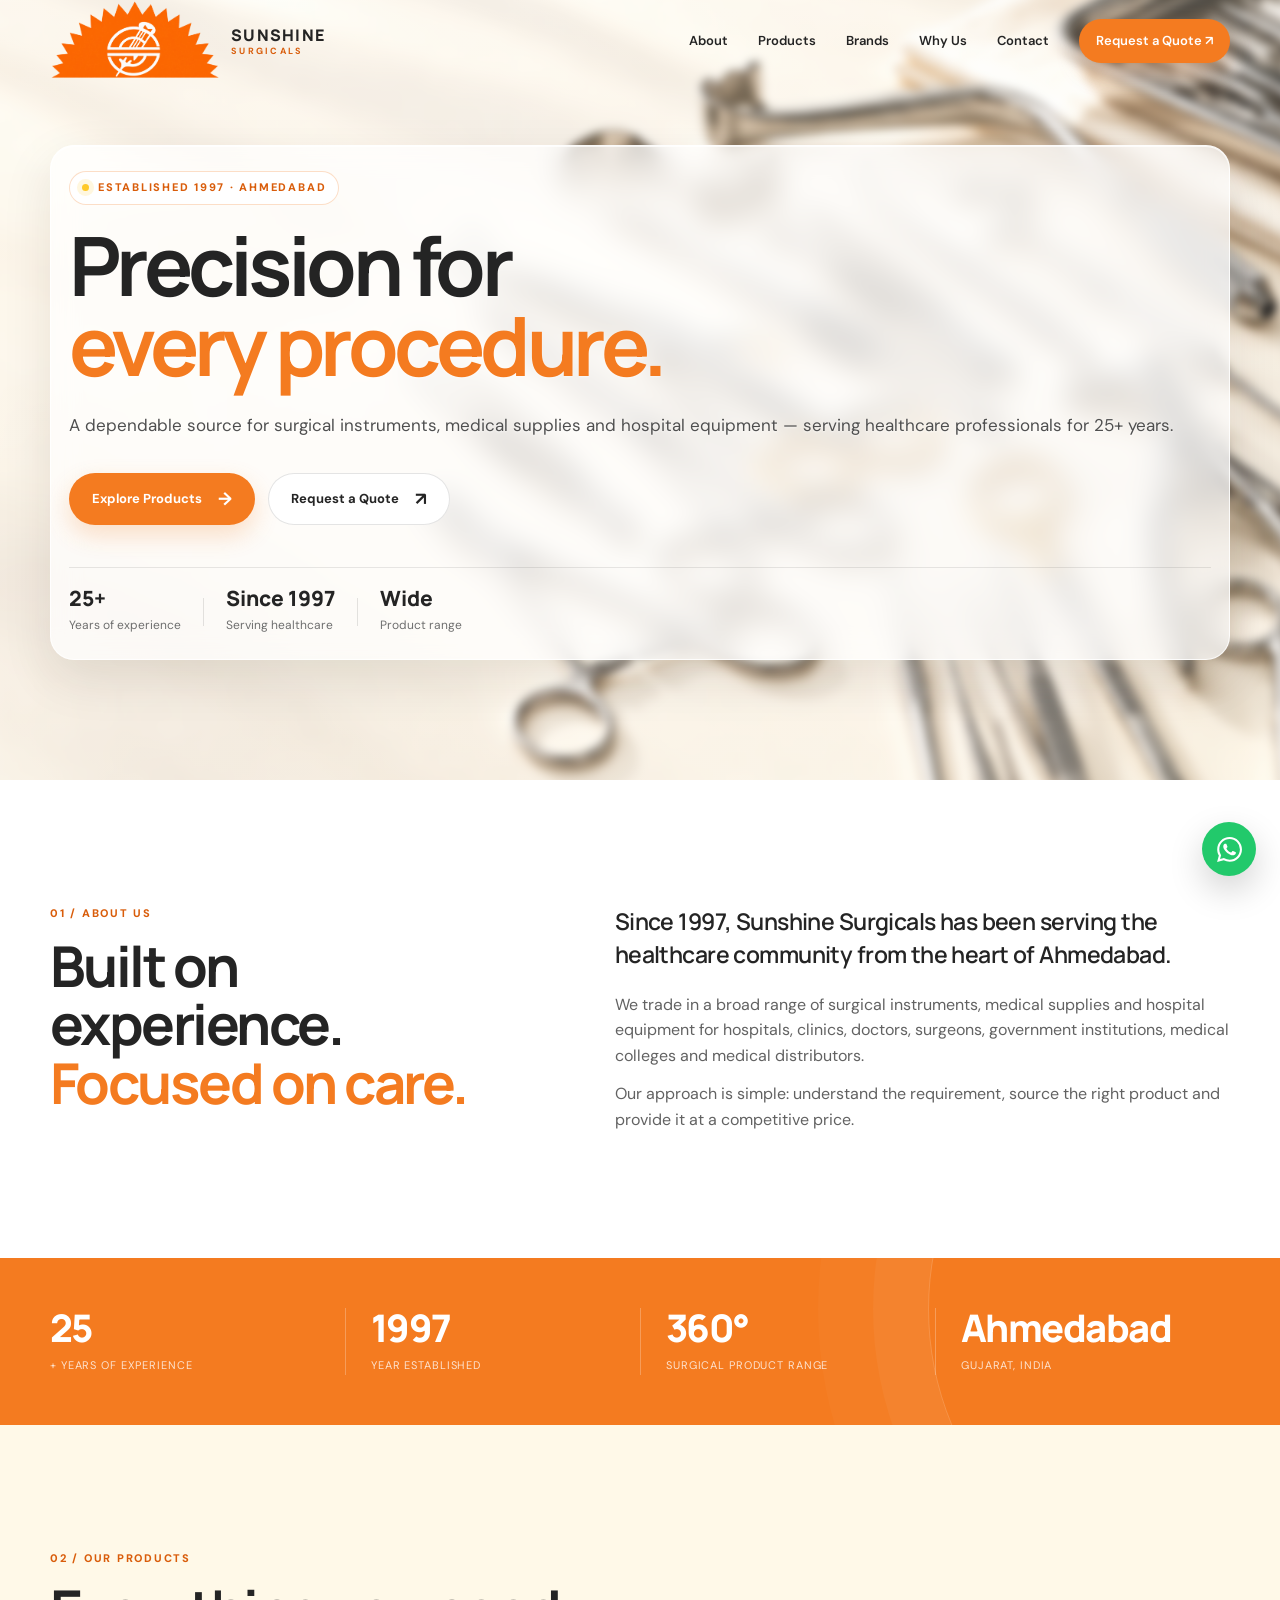
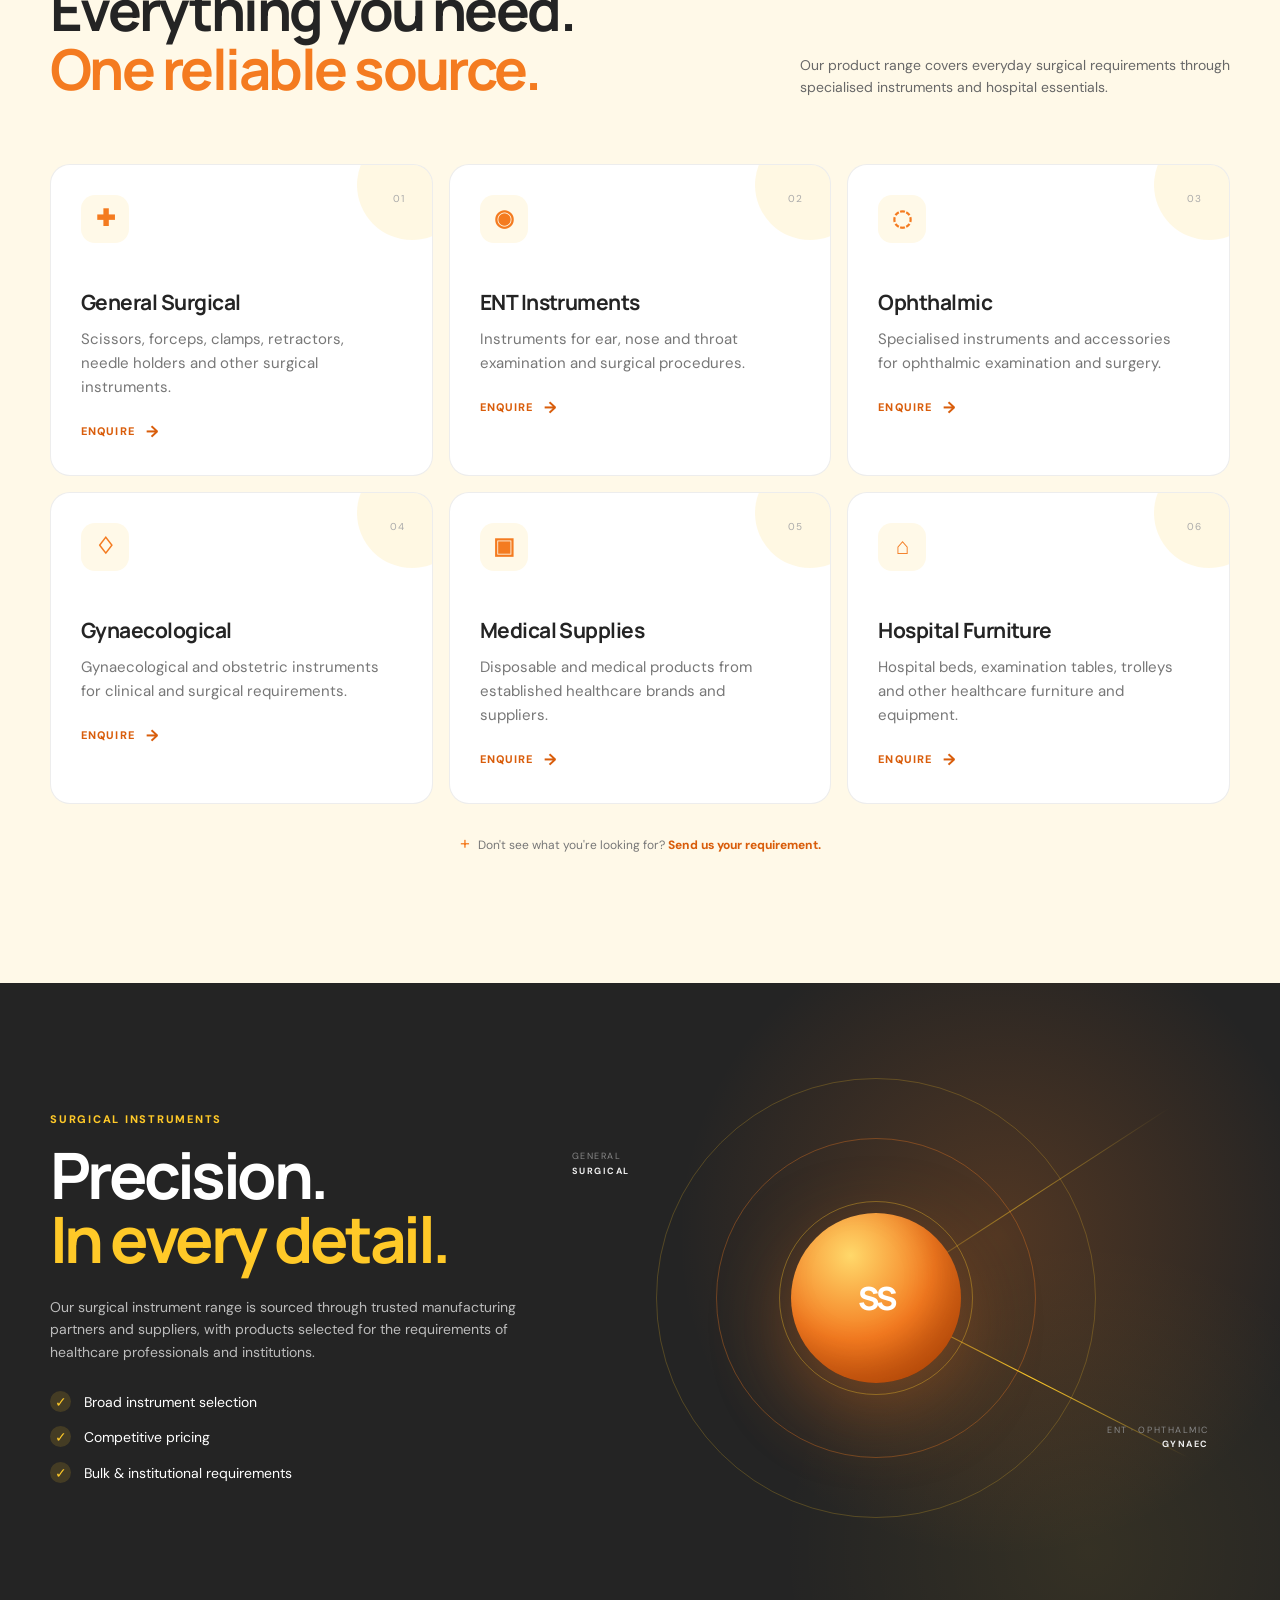
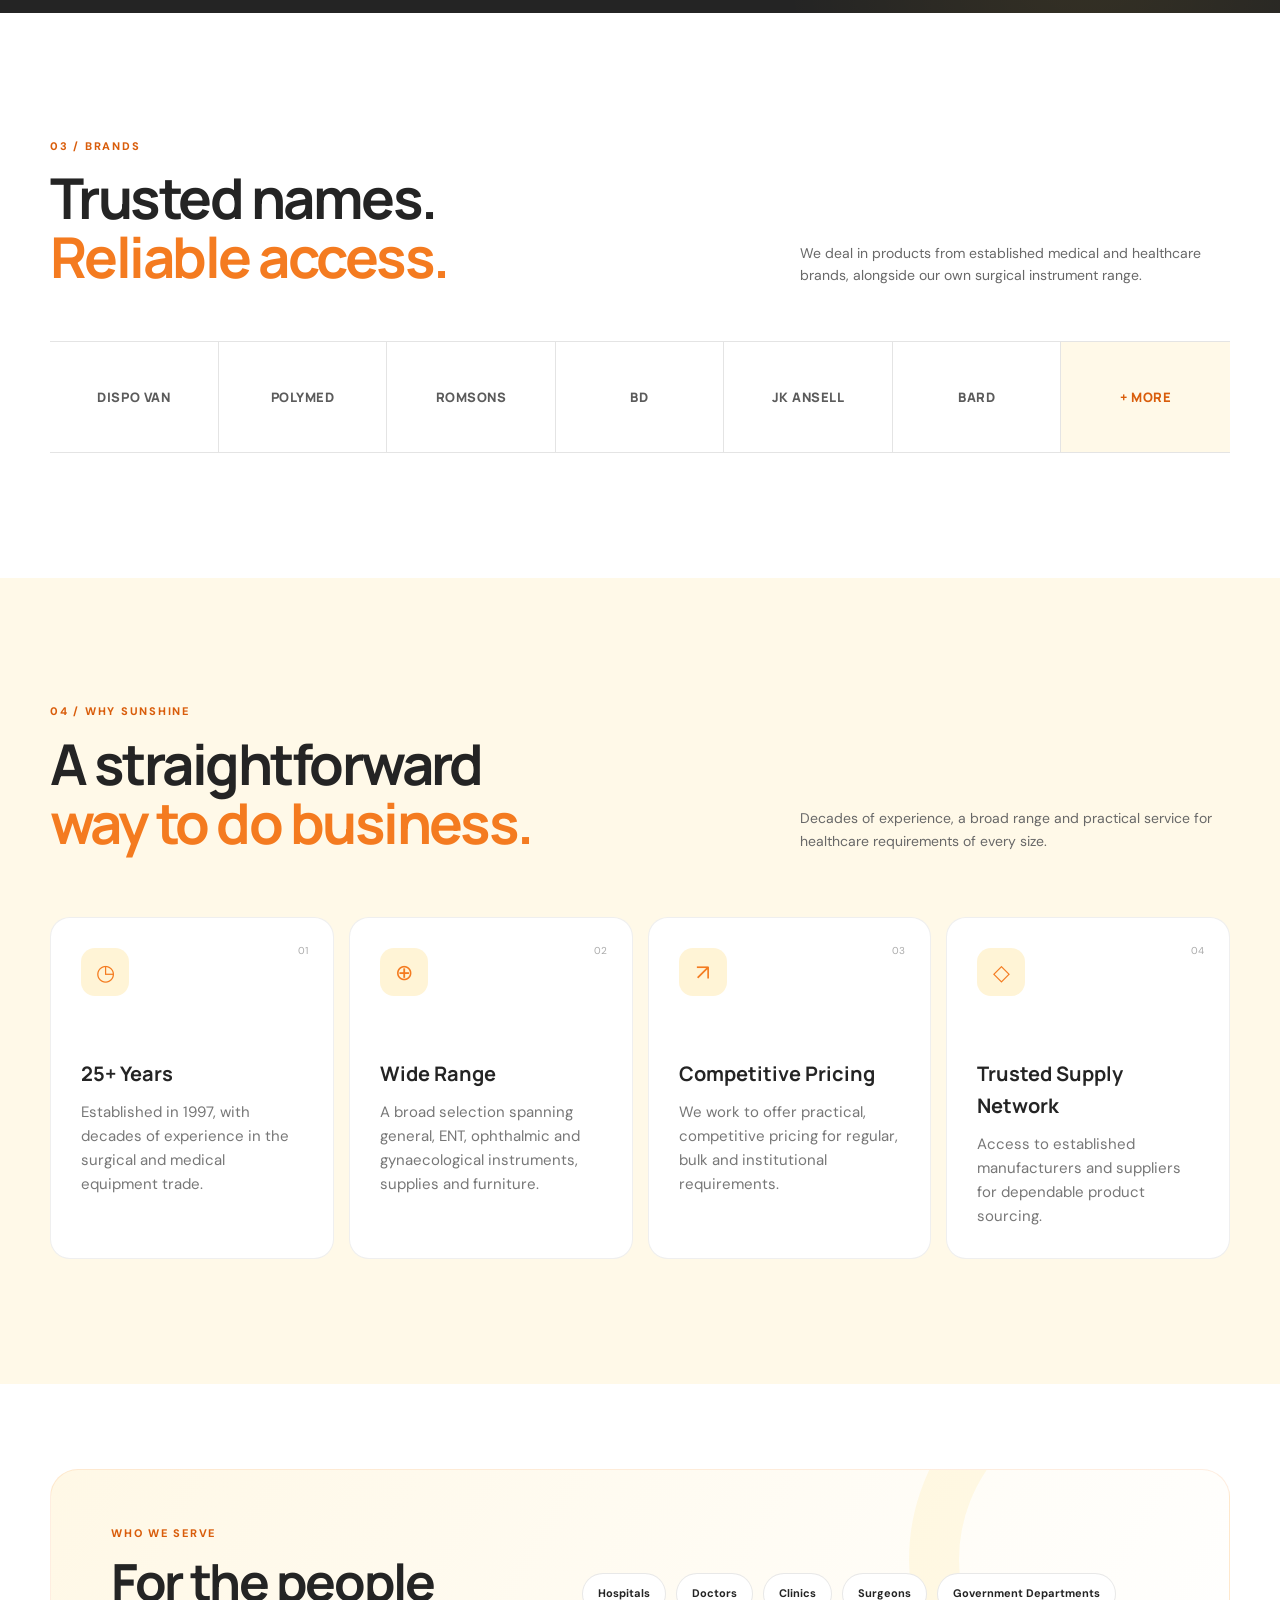
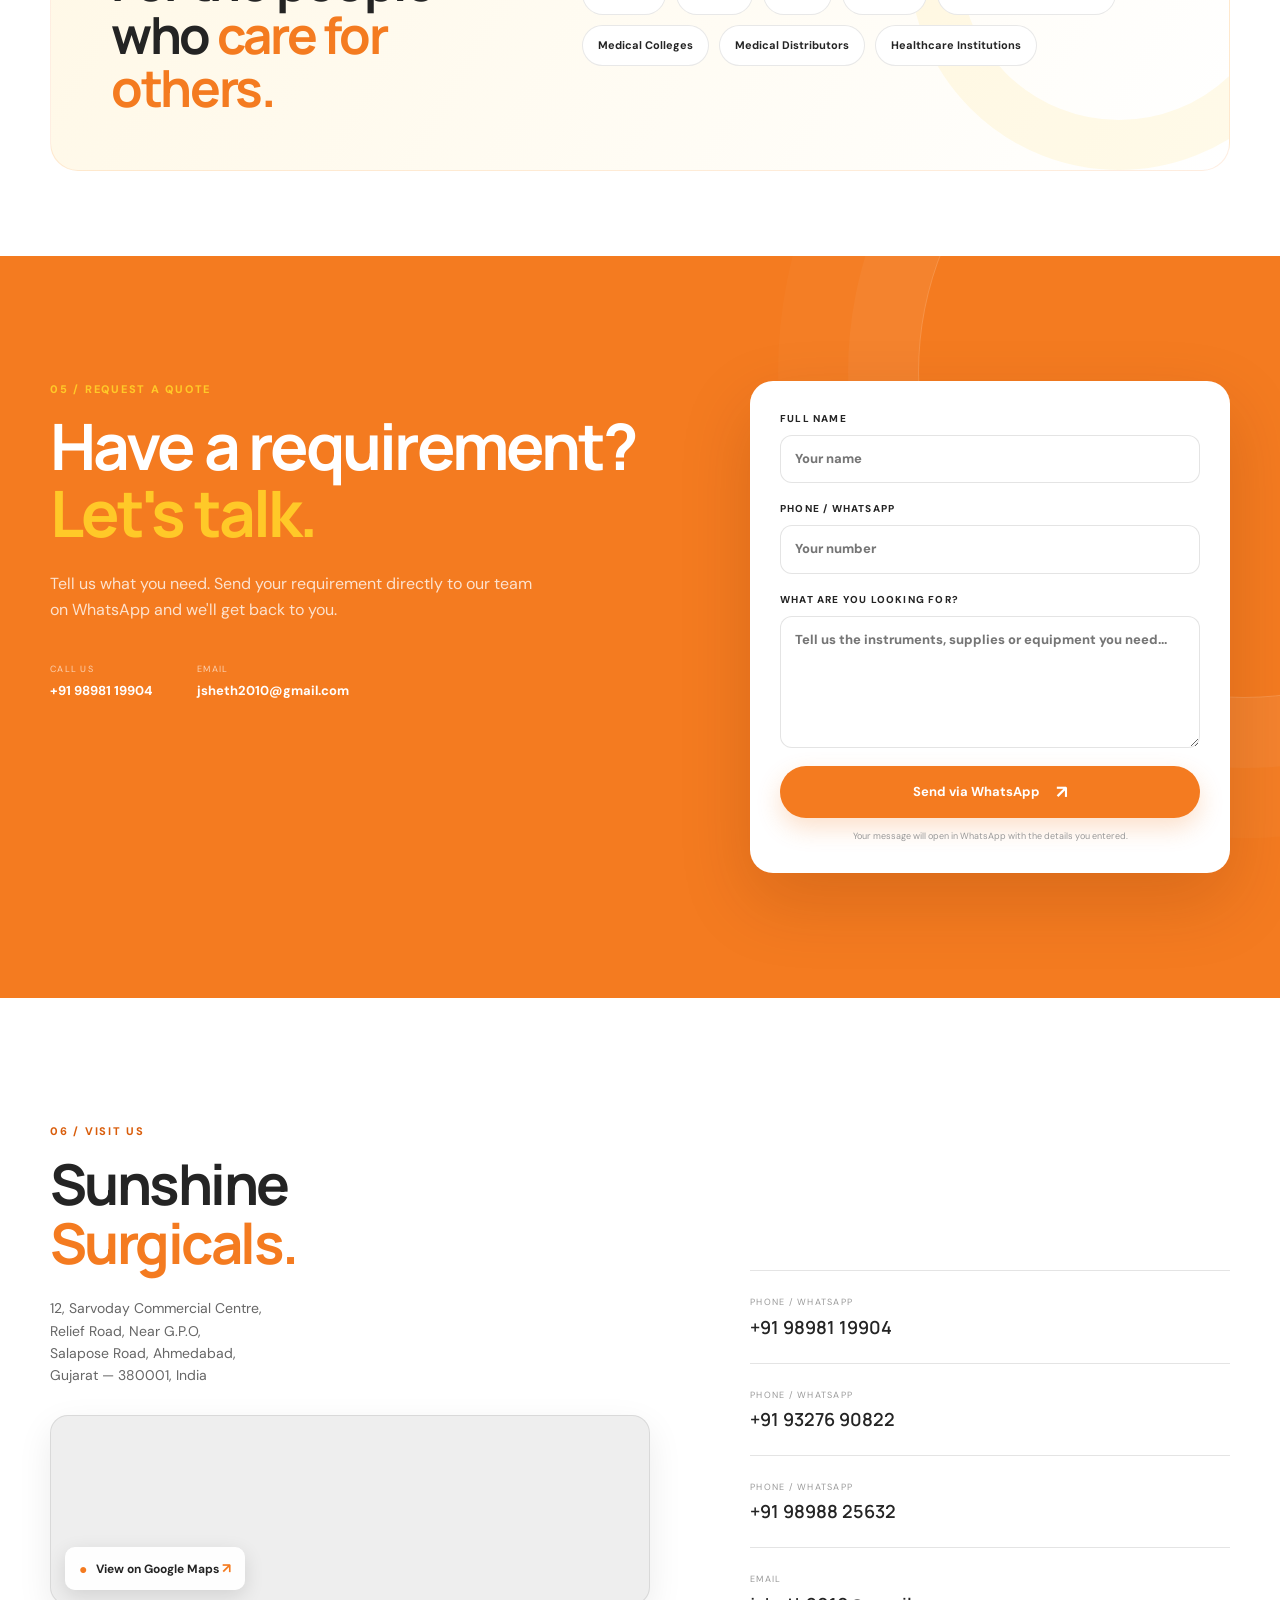
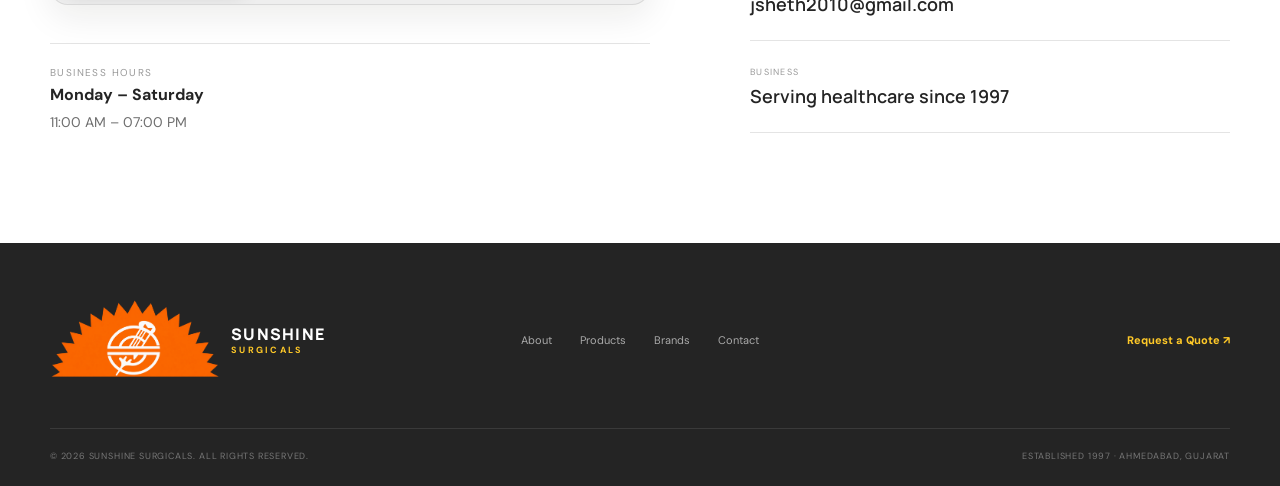
==== index.html @ 70e8fc6a "Initial website" ====
<!DOCTYPE html>
<html lang="en">
<head>
  <meta charset="UTF-8" />
  <meta name="viewport" content="width=device-width, initial-scale=1.0" />
  <meta name="description" content="Sunshine Surgicals — surgical instruments, medical supplies and hospital equipment in Ahmedabad. Established in 1997." />
  <meta name="theme-color" content="#F47B20" />
  <title>Sunshine Surgicals | Surgical Instruments & Medical Equipment</title>
  <link rel="icon" type="image/png" href="assets/fevicon.png">
  <link rel="preconnect" href="https://fonts.googleapis.com">
  <link rel="preconnect" href="https://fonts.gstatic.com" crossorigin>
  <link href="https://fonts.googleapis.com/css2?family=DM+Sans:wght@400;500;600;700&family=Manrope:wght@500;600;700;800&display=swap" rel="stylesheet">
  <link rel="stylesheet" href="styles.css" />

</head>
<body id="top">
  <div class="scroll-progress" aria-hidden="true"><span></span></div>

  <header class="site-header">
    <nav class="nav container" aria-label="Main navigation">
      <a class="brand" href="#top" aria-label="Sunshine Surgicals home">
        <img class="site-logo" src="assets/sunshine_logo_orange.png" alt="Sunshine Surgicals">
        <span class="brand-copy"><strong>SUNSHINE</strong><small>SURGICALS</small></span>
      </a>

      <button class="nav-toggle" type="button" aria-label="Open menu" aria-expanded="false">
        <span></span><span></span><span></span>
      </button>

      <div class="nav-links" id="navLinks">
        <a href="#about">About</a>
        <a href="#products">Products</a>
        <a href="#brands">Brands</a>
        <a href="#why-us">Why Us</a>
        <a href="#contact">Contact</a>
        <a class="nav-cta" href="#quote">Request a Quote <span>↗</span></a>
      </div>
    </nav>
  </header>

  <main>
    <section class="hero">
      <div class="hero-glow hero-glow-one"></div>
      <div class="hero-glow hero-glow-two"></div>
      <div class="sun-rays" aria-hidden="true"></div>
      <div class="container hero-grid">
        <div class="hero-content reveal">
          <div class="eyebrow"><span class="eyebrow-dot"></span> Established 1997 · Ahmedabad</div>
          <h1>Precision for<br><em>every procedure.</em></h1>
          <p class="hero-lead">A dependable source for surgical instruments, medical supplies and hospital equipment — serving healthcare professionals for 25+ years.</p>
          <div class="hero-actions">
            <a class="btn btn-primary" href="#products">Explore Products <span>→</span></a>
            <a class="btn btn-ghost" href="#quote">Request a Quote <span>↗</span></a>
          </div>
          <div class="hero-trust">
            <div><strong>25+</strong><span>Years of experience</span></div>
            <i></i>
            <div><strong>Since 1997</strong><span>Serving healthcare</span></div>
            <i></i>
            <div><strong>Wide</strong><span>Product range</span></div>
          </div>
        </div>

        <div class="hero-visual reveal reveal-delay">
          <div class="hero-image-wrap">
            <img
              src="assets/surgical-instruments-hero.png"
              alt="Surgical instruments supplied by Sunshine Surgicals"
            />
          </div>
        </div>
      </div>
    </section>

    <section class="about section" id="about">
      <div class="container split-grid">
        <div class="section-intro reveal">
          <div class="section-kicker">01 / About us</div>
          <h2>Built on experience.<br><span>Focused on care.</span></h2>
        </div>
        <div class="about-copy reveal reveal-delay">
          <p class="lead-copy">Since 1997, Sunshine Surgicals has been serving the healthcare community from the heart of Ahmedabad.</p>
          <p>We trade in a broad range of surgical instruments, medical supplies and hospital equipment for hospitals, clinics, doctors, surgeons, government institutions, medical colleges and medical distributors.</p>
          <p>Our approach is simple: understand the requirement, source the right product and provide it at a competitive price.</p>
        </div>
      </div>
    </section>

    <section class="stats-band">
      <div class="container stats-grid">
        <div class="stat reveal"><strong class="counter" data-target="25">0</strong><span>+ years of experience</span></div>
        <div class="stat reveal reveal-delay"><strong>1997</strong><span>year established</span></div>
        <div class="stat reveal reveal-delay-2"><strong>360°</strong><span>surgical product range</span></div>
        <div class="stat reveal reveal-delay-3"><strong>Ahmedabad</strong><span>Gujarat, India</span></div>
      </div>
    </section>

    <section class="products section" id="products">
      <div class="container">
        <div class="section-heading reveal">
          <div>
            <div class="section-kicker">02 / Our products</div>
            <h2>Everything you need.<br><span>One reliable source.</span></h2>
          </div>
          <p>Our product range covers everyday surgical requirements through specialised instruments and hospital essentials.</p>
        </div>

        <div class="product-grid">
          <article class="product-card reveal">
            <div class="product-number">01</div><div class="product-icon">✚</div>
            <h3>General Surgical</h3><p>Scissors, forceps, clamps, retractors, needle holders and other surgical instruments.</p><a href="#quote">Enquire <span>→</span></a>
          </article>
          <article class="product-card reveal reveal-delay">
            <div class="product-number">02</div><div class="product-icon">◉</div>
            <h3>ENT Instruments</h3><p>Instruments for ear, nose and throat examination and surgical procedures.</p><a href="#quote">Enquire <span>→</span></a>
          </article>
          <article class="product-card reveal reveal-delay-2">
            <div class="product-number">03</div><div class="product-icon">◌</div>
            <h3>Ophthalmic</h3><p>Specialised instruments and accessories for ophthalmic examination and surgery.</p><a href="#quote">Enquire <span>→</span></a>
          </article>
          <article class="product-card reveal">
            <div class="product-number">04</div><div class="product-icon">♢</div>
            <h3>Gynaecological</h3><p>Gynaecological and obstetric instruments for clinical and surgical requirements.</p><a href="#quote">Enquire <span>→</span></a>
          </article>
          <article class="product-card reveal reveal-delay">
            <div class="product-number">05</div><div class="product-icon">▣</div>
            <h3>Medical Supplies</h3><p>Disposable and medical products from established healthcare brands and suppliers.</p><a href="#quote">Enquire <span>→</span></a>
          </article>
          <article class="product-card reveal reveal-delay-2">
            <div class="product-number">06</div><div class="product-icon">⌂</div>
            <h3>Hospital Furniture</h3><p>Hospital beds, examination tables, trolleys and other healthcare furniture and equipment.</p><a href="#quote">Enquire <span>→</span></a>
          </article>
        </div>

        <div class="product-note reveal"><span>+</span> Don't see what you're looking for? <a href="#quote">Send us your requirement.</a></div>
      </div>
    </section>

    <section class="instrument-showcase">
      <div class="container showcase-grid">
        <div class="showcase-copy reveal">
          <div class="section-kicker">Surgical instruments</div>
          <h2>Precision.<br><span>In every detail.</span></h2>
          <p>Our surgical instrument range is sourced through trusted manufacturing partners and suppliers, with products selected for the requirements of healthcare professionals and institutions.</p>
          <div class="check-list">
            <div><span>✓</span> Broad instrument selection</div>
            <div><span>✓</span> Competitive pricing</div>
            <div><span>✓</span> Bulk & institutional requirements</div>
          </div>
        </div>
        <div class="instrument-art reveal reveal-delay" aria-label="Decorative surgical instrument illustration">
          <div class="ring ring-one"></div><div class="ring ring-two"></div>
          <div class="instrument-line line-one"></div><div class="instrument-line line-two"></div>
          <div class="instrument-orb"><span>SS</span></div>
          <div class="art-label label-one">GENERAL<br><b>SURGICAL</b></div>
          <div class="art-label label-two">ENT · OPHTHALMIC<br><b>GYNAEC</b></div>
        </div>
      </div>
    </section>

    <section class="brands section" id="brands">
      <div class="container">
        <div class="brands-head reveal">
          <div><div class="section-kicker">03 / Brands</div><h2>Trusted names.<br><span>Reliable access.</span></h2></div>
          <p>We deal in products from established medical and healthcare brands, alongside our own surgical instrument range.</p>
        </div>
        <div class="brand-list reveal reveal-delay">
          <div>DISPO VAN</div><div>POLYMED</div><div>ROMSONS</div><div>BD</div><div>JK ANSELL</div><div>BARD</div><div class="more-brand">+ MORE</div>
        </div>
      </div>
    </section>

    <section class="why section" id="why-us">
      <div class="container">
        <div class="section-heading reveal">
          <div><div class="section-kicker">04 / Why Sunshine</div><h2>A straightforward<br><span>way to do business.</span></h2></div>
          <p>Decades of experience, a broad range and practical service for healthcare requirements of every size.</p>
        </div>
        <div class="why-grid">
          <article class="why-card reveal"><span>01</span><div class="why-icon">◷</div><h3>25+ Years</h3><p>Established in 1997, with decades of experience in the surgical and medical equipment trade.</p></article>
          <article class="why-card reveal reveal-delay"><span>02</span><div class="why-icon">⊕</div><h3>Wide Range</h3><p>A broad selection spanning general, ENT, ophthalmic and gynaecological instruments, supplies and furniture.</p></article>
          <article class="why-card reveal reveal-delay-2"><span>03</span><div class="why-icon">↗</div><h3>Competitive Pricing</h3><p>We work to offer practical, competitive pricing for regular, bulk and institutional requirements.</p></article>
          <article class="why-card reveal reveal-delay-3"><span>04</span><div class="why-icon">◇</div><h3>Trusted Supply Network</h3><p>Access to established manufacturers and suppliers for dependable product sourcing.</p></article>
        </div>
      </div>
    </section>

    <section class="audience section">
      <div class="container audience-wrap reveal">
        <div class="audience-title"><div class="section-kicker">Who we serve</div><h2>For the people<br>who <span>care for others.</span></h2></div>
        <div class="audience-tags">
          <span>Hospitals</span><span>Doctors</span><span>Clinics</span><span>Surgeons</span><span>Government Departments</span><span>Medical Colleges</span><span>Medical Distributors</span><span>Healthcare Institutions</span>
        </div>
      </div>
    </section>

    <section class="quote section" id="quote">
      <div class="container quote-grid">
        <div class="quote-copy reveal">
          <div class="section-kicker">05 / Request a quote</div>
          <h2>Have a requirement?<br><span>Let's talk.</span></h2>
          <p>Tell us what you need. Send your requirement directly to our team on WhatsApp and we'll get back to you.</p>
          <div class="direct-contact">
            <a href="tel:+919898119904"><small>Call us</small><strong>+91 98981 19904</strong></a>
            <a href="mailto:jsheth2010@gmail.com"><small>Email</small><strong>jsheth2010@gmail.com</strong></a>
          </div>
        </div>
        <form class="quote-form reveal reveal-delay" id="quoteForm">
          <label>Full name<input required type="text" id="name" placeholder="Your name"></label>
          <label>Phone / WhatsApp<input required type="tel" id="phone" placeholder="Your number"></label>
          <label>What are you looking for?<textarea required id="message" rows="5" placeholder="Tell us the instruments, supplies or equipment you need..."></textarea></label>
          <button class="btn btn-primary btn-full" type="submit">Send via WhatsApp <span>↗</span></button>
          <p class="form-note">Your message will open in WhatsApp with the details you entered.</p>
        </form>
      </div>
    </section>

    <section class="contact section" id="contact">
      <div class="container contact-grid">
        <div class="contact-main reveal">
          <div class="section-kicker">06 / Visit us</div>

          <h2>Sunshine<br><span>Surgicals.</span></h2>

          <p>
            12, Sarvoday Commercial Centre,<br>
            Relief Road, Near G.P.O,<br>
            Salapose Road, Ahmedabad,<br>
            Gujarat — 380001, India
          </p>

          <a class="map-card"
            href="https://maps.app.goo.gl/zCAabT4o3tFGaSE68"
            target="_blank"
            rel="noopener"
            aria-label="Open Sunshine Surgicals location in Google Maps">

            <div class="map-card-preview">
              <iframe
                src="https://maps.google.com/maps?q=23.027449%2C72.5832822&t=k&z=18&ie=UTF8&iwloc=B&output=embed"
                loading="lazy"
                title="Sunshine Surgicals location"
                scrolling="no">
              </iframe>

              <div class="map-card-overlay">
                <span class="map-pin">●</span>
                <span>View on Google Maps <b>↗</b></span>
              </div>
            </div>

          </a>

          <!-- Business Hours -->
          <div class="business-hours">
            <small>Business Hours</small>
            <strong>Monday – Saturday</strong>
            <span>11:00 AM – 07:00 PM</span>
          </div>
        </div>

        <div class="contact-side reveal reveal-delay">

          <a href="tel:+919898119904">
            <small>Phone / WhatsApp</small>
            <strong>+91 98981 19904</strong>
          </a>

          <a href="tel:+919327690822">
            <small>Phone / WhatsApp</small>
            <strong>+91 93276 90822</strong>
          </a>

          <a href="tel:+919898825632">
            <small>Phone / WhatsApp</small>
            <strong>+91 98988 25632</strong>
          </a>

          <a href="mailto:jsheth2010@gmail.com">
            <small>Email</small>
            <strong>jsheth2010@gmail.com</strong>
          </a>

          <div class="contact-hours">
            <small>Business</small>
            <strong>Serving healthcare since 1997</strong>
          </div>

        </div>
      </div>
    </section>
  </main>

  <footer class="footer">
    <div class="container footer-top">
      <a class="brand footer-brand" href="#top">
        <img class="site-logo" src="assets/sunshine_logo_orange.png" alt="Sunshine Surgicals">
        <span class="brand-copy"><strong>SUNSHINE</strong><small>SURGICALS</small></span>
      </a>
      <div class="footer-links"><a href="#about">About</a><a href="#products">Products</a><a href="#brands">Brands</a><a href="#contact">Contact</a></div>
      <a class="footer-cta" href="#quote">Request a Quote <span>↗</span></a>
    </div>
    <div class="container footer-bottom"><span>© <span id="year"></span> Sunshine Surgicals. All rights reserved.</span><span>Established 1997 · Ahmedabad, Gujarat</span></div>
  </footer>

  <a class="whatsapp-float"
   href="https://wa.me/919898119904"
   target="_blank"
   rel="noopener"
   aria-label="Chat with Sunshine Surgicals on WhatsApp">

  <svg viewBox="0 0 24 24" aria-hidden="true">
    <path d="M20.52 3.48A11.84 11.84 0 0 0 12.08 0C5.53 0 .2 5.33.2 11.88c0 2.09.55 4.13 1.59 5.93L.1 24l6.34-1.66a11.88 11.88 0 0 0 5.64 1.43h.01c6.55 0 11.88-5.33 11.88-11.88 0-3.18-1.24-6.16-3.45-8.41ZM12.09 21.77h-.01a9.86 9.86 0 0 1-5.02-1.38l-.36-.21-3.76.98 1-3.66-.23-.38a9.86 9.86 0 0 1-1.51-5.24C2.2 6.43 6.63 2 12.09 2c2.64 0 5.12 1.03 6.99 2.9a9.84 9.84 0 0 1 2.9 6.99c0 5.46-4.44 9.88-9.89 9.88Zm5.42-7.4c-.3-.15-1.76-.87-2.03-.97-.27-.1-.47-.15-.67.15-.2.3-.77.97-.94 1.17-.17.2-.35.22-.65.07-.3-.15-1.26-.46-2.4-1.47-.89-.79-1.49-1.77-1.67-2.07-.17-.3-.02-.46.13-.61.14-.14.3-.35.45-.52.15-.17.2-.3.3-.5.1-.2.05-.37-.02-.52-.07-.15-.67-1.61-.92-2.21-.24-.58-.49-.5-.67-.51h-.57c-.2 0-.52.07-.79.37-.27.3-1.04 1.02-1.04 2.49s1.07 2.89 1.22 3.09c.15.2 2.1 3.2 5.08 4.49.71.31 1.27.49 1.7.63.72.23 1.37.2 1.89.12.58-.09 1.76-.72 2.01-1.42.25-.7.25-1.3.17-1.42-.07-.12-.27-.2-.57-.35Z"/>
  </svg>

  </a> 
  <button class="back-top" type="button" aria-label="Back to top">↑</button>

  <script src="script.js"></script>
</body>
</html>
---- styles.css ----
:root {
  --orange: #F47B20;
  --orange-deep: #D95D0B;
  --yellow: #FFC928;
  --cream: #FFF9E8;
  --cream-2: #FFF4D6;
  --ink: #242424;
  --muted: #6E6E6E;
  --white: #FFFFFF;
  --line: rgba(36,36,36,.12);
  --shadow: 0 22px 70px rgba(31, 22, 11, .10);
  --radius: 24px;
  --max: 1180px;
}

* {
  box-sizing: border-box;
  margin: 0;
  padding: 0;
}

html {
  scroll-behavior: smooth;
}

body {
  font-family: 'DM Sans', sans-serif;
  color: var(--ink);
  background: var(--white);
  line-height: 1.6;
  overflow-x: hidden;
}

body.menu-open {
  overflow: hidden;
}

a {
  color: inherit;
  text-decoration: none;
}

button,
input,
textarea {
  font: inherit;
}

.container {
  width: min(calc(100% - 48px), var(--max));
  margin-inline: auto;
}

/* =========================
   SCROLL PROGRESS
========================= */

.scroll-progress {
  position: fixed;
  z-index: 100;
  top: 0;
  left: 0;
  width: 100%;
  height: 3px;
  pointer-events: none;
}

.scroll-progress span {
  display: block;
  width: 0;
  height: 100%;
  background: linear-gradient(90deg, var(--orange), var(--yellow));
}

/* =========================
   HEADER
========================= */

.site-header {
  position: fixed;
  z-index: 90;
  top: 0;
  left: 0;
  right: 0;
  transition: .35s ease;
}

.site-header.scrolled {
  background: rgba(255,255,255,.88);
  backdrop-filter: blur(18px);
  box-shadow: 0 10px 35px rgba(0,0,0,.06);
}

.nav {
  height: 82px;
  display: flex;
  align-items: center;
  justify-content: space-between;
  gap: 30px;
}

.brand {
  display: inline-flex;
  align-items: center;
  gap: 11px;
}

.brand-mark {
  width: 40px;
  height: 40px;
  border-radius: 50%;
  display: grid;
  place-items: center;
  position: relative;
  background:
    radial-gradient(
      circle at center,
      var(--yellow) 0 25%,
      var(--orange) 26% 48%,
      transparent 49%
    );
}

.brand-mark::before,
.brand-mark::after {
  content: '';
  position: absolute;
  inset: 3px;
  border-radius: 50%;
  border: 2px dashed var(--orange);
  opacity: .8;
}

.brand-mark::after {
  inset: 8px;
  border: 0;
  background: var(--orange);
  clip-path: polygon(
    50% 0,
    60% 38%,
    100% 50%,
    60% 62%,
    50% 100%,
    40% 62%,
    0 50%,
    40% 38%
  );
  transform: rotate(10deg);
}

.brand-mark span {
  width: 10px;
  height: 10px;
  border-radius: 50%;
  background: var(--yellow);
  position: relative;
  z-index: 2;
}

.brand-copy {
  display: flex;
  flex-direction: column;
  line-height: 1;
  letter-spacing: .08em;
}

.brand-copy strong {
  font: 800 16px/1 'Manrope', sans-serif;
}

.brand-copy small {
  margin-top: 4px;
  font-size: 9px;
  font-weight: 700;
  letter-spacing: .25em;
  color: var(--orange-deep);
}

.site-logo {
  width: 170px;
  height: auto;
  display: block;
  object-fit: contain;
}

.nav-links {
  display: flex;
  align-items: center;
  gap: 30px;
  font-size: 13px;
  font-weight: 600;
}

.nav-links > a:not(.nav-cta) {
  position: relative;
  padding: 8px 0;
}

.nav-links > a:not(.nav-cta)::after {
  content: '';
  position: absolute;
  left: 0;
  bottom: 2px;
  width: 0;
  height: 2px;
  background: var(--orange);
  transition: width .25s;
}

.nav-links > a:not(.nav-cta):hover::after {
  width: 100%;
}

.nav-cta,
.btn-primary {
  background: var(--orange);
  color: white;
  box-shadow: 0 10px 24px rgba(244,123,32,.23);
}

.nav-cta {
  padding: 12px 17px;
  border-radius: 100px;
  transition: transform .25s, background .25s;
}

.nav-cta:hover,
.btn-primary:hover {
  transform: translateY(-2px);
  background: var(--orange-deep);
}

.nav-toggle {
  display: none;
  border: 0;
  background: transparent;
  cursor: pointer;
}

.nav-toggle span {
  display: block;
  width: 25px;
  height: 2px;
  margin: 5px;
  background: var(--ink);
  transition: .25s;
}

/* =========================
   HERO
========================= */

.hero {
  min-height: 780px;
  padding: 145px 0 75px;
  position: relative;
  overflow: hidden;
  background:
    linear-gradient(
      135deg,
      #fff 0%,
      #fff 55%,
      #fff9ec 100%
    );
}

/*
   Large soft sunshine glow
*/

.hero::after {
  content: '';
  position: absolute;
  width: 520px;
  height: 520px;
  right: -220px;
  bottom: -260px;
  border-radius: 50%;
  background: var(--yellow);
  opacity: .11;
  filter: blur(10px);
}

/*
   Decorative glows
*/

.hero-glow {
  position: absolute;
  border-radius: 50%;
  filter: blur(1px);
  pointer-events: none;
}

.hero-glow-one {
  width: 280px;
  height: 280px;
  left: -130px;
  top: 180px;
  background: var(--yellow);
  opacity: .14;
}

.hero-glow-two {
  width: 180px;
  height: 180px;
  right: 30%;
  top: 120px;
  background: var(--orange);
  opacity: .08;
}

/*
   Sunshine rays
*/

.sun-rays {
  position: absolute;
  right: 6%;
  top: 105px;
  width: 430px;
  height: 430px;
  border-radius: 50%;
  opacity: .08;
  background:
    repeating-conic-gradient(
      from 0deg,
      var(--orange) 0 4deg,
      transparent 4deg 18deg
    );

  mask-image:
    radial-gradient(
      circle,
      transparent 0 47%,
      #000 48% 52%,
      transparent 53%
    );

  -webkit-mask-image:
    radial-gradient(
      circle,
      transparent 0 47%,
      #000 48% 52%,
      transparent 53%
    );

  animation: spin 45s linear infinite;
}

/*
   HERO GRID

   Text remains on the left.
   Image becomes a large right-side visual.
*/

.hero-grid {
  position: relative;
  z-index: 2;

  min-height: 580px;

  display: block;
}

/* =========================
   HERO CONTENT
========================= */

.eyebrow,
.section-kicker {
  color: var(--orange-deep);
  font-size: 11px;
  font-weight: 800;
  text-transform: uppercase;
  letter-spacing: .16em;
}

.eyebrow {
  display: inline-flex;
  align-items: center;
  gap: 9px;
  padding: 7px 12px;
  border: 1px solid rgba(244,123,32,.24);
  border-radius: 100px;
  background: rgba(255,249,232,.7);
}

.eyebrow-dot {
  width: 7px;
  height: 7px;
  border-radius: 50%;
  background: var(--yellow);
  box-shadow: 0 0 0 5px rgba(255,201,40,.15);
}

h1,
h2,
h3 {
  font-family: 'Manrope', sans-serif;
}

h1 {
  margin-top: 22px;
  font-size: clamp(52px, 6.4vw, 86px);
  line-height: .98;
  letter-spacing: -.055em;
  max-width: 760px;
}

h1 em,
h2 span {
  font-style: normal;
  color: var(--orange);
}

.hero-lead {
  margin-top: 27px;
  max-width: 590px;
  font-size: 17px;
  color: #595959;
}

.hero-actions {
  display: flex;
  gap: 13px;
  margin-top: 34px;
  flex-wrap: wrap;
}

.btn {
  display: inline-flex;
  align-items: center;
  justify-content: center;
  gap: 16px;
  min-height: 52px;
  padding: 0 22px;
  border-radius: 100px;
  font-weight: 700;
  font-size: 13px;
  border: 1px solid transparent;
  transition: .25s ease;
  cursor: pointer;
}

.btn span {
  font-size: 18px;
  transition: transform .25s;
}

.btn:hover span {
  transform: translateX(3px);
}

.btn-ghost {
  border-color: var(--line);
  background: white;
}

.btn-ghost:hover {
  border-color: rgba(244,123,32,.35);
  background: var(--cream);
  transform: translateY(-2px);
}

/* =========================
   HERO TRUST / STATS
========================= */

.hero-trust {
  display: flex;
  align-items: center;
  gap: 22px;
  margin-top: 42px;
}

.hero-trust div {
  display: flex;
  flex-direction: column;
}

.hero-trust strong {
  font: 800 21px/1 'Manrope', sans-serif;
}

.hero-trust span {
  margin-top: 7px;
  font-size: 12px;
  color: var(--muted);
}

.hero-trust i {
  height: 28px;
  width: 1px;
  background: var(--line);
}

/* =========================================================
   HERO IMAGE — FINAL FULL-HERO FIX
   Only changes the instrument image positioning
========================================================= */

.hero-grid {
  position: static !important;
  min-height: 580px;
}

/* Make the image relative to the entire hero,
   not the centered content container */
.hero-visual {
  position: absolute !important;

  top: 0 !important;
  bottom: 0 !important;
  left: 50% !important;

  width: 100vw !important;
  height: auto !important;
  min-height: 0 !important;

  transform: translateX(-50%) !important;

  z-index: 0 !important;
}

.hero-image-wrap {
  position: absolute !important;

  inset: 0 !important;

  width: 100% !important;
  height: 100% !important;
  min-height: 0 !important;

  overflow: hidden !important;

  border-radius: 0 !important;
  box-shadow: none !important;
  background: transparent !important;
}

.hero-image-wrap img {
  width: 100% !important;
  height: 100% !important;

  max-width: none !important;
  max-height: none !important;

  object-fit: cover !important;

  /* Slightly favor the instrument side */
  object-position: center center !important;

  display: block !important;
}

/* Keep text and its controls above the image */
.hero-content {
  position: relative !important;
  z-index: 5 !important;
}

/* =========================================================
   TABLET
========================================================= */

@media (max-width: 980px) {

  .hero-grid {
    position: static !important;
    min-height: 550px;
  }

  .hero-visual {
    position: absolute !important;

    top: 0 !important;
    bottom: 0 !important;
    left: 50% !important;

    width: 100vw !important;
    height: auto !important;

    transform: translateX(-50%) !important;
  }

  .hero-image-wrap {
    position: absolute !important;
    inset: 0 !important;

    width: 100% !important;
    height: 100% !important;
  }

  .hero-image-wrap img {
    width: 100% !important;
    height: 100% !important;

    object-fit: cover !important;
    object-position: center center !important;
  }
}

/* =========================================================
   MOBILE
   Keep the existing mobile behavior
========================================================= */

@media (max-width: 720px) {

  .hero-grid {
    position: relative !important;
    min-height: 0 !important;
  }

  .hero-visual {
    position: relative !important;

    top: auto !important;
    bottom: auto !important;
    left: auto !important;

    width: 100% !important;
    height: auto !important;

    margin-top: 40px !important;

    transform: none !important;
  }

  .hero-image-wrap {
    position: relative !important;
    inset: auto !important;

    width: 100% !important;
    height: auto !important;

    aspect-ratio: 16 / 9 !important;
  }

  .hero-image-wrap img {
    position: absolute !important;

    inset: 0 !important;

    width: 100% !important;
    height: 100% !important;

    object-fit: cover !important;
  }
}

/* Keep navbar separate from the hero image */
@media (min-width: 721px) {
  .hero-visual {
    top: 82px !important;
    bottom: 0 !important;
    height: auto !important;
  }
}

@media (min-width: 721px) {
  .hero-image-wrap img {
    object-fit: cover !important;
    object-position: 72% center !important;
  }
}

/* =========================
   SCROLL HINT
========================= */

.scroll-hint {
  display: none;
}

/* =========================
   GENERAL SECTIONS
========================= */

.section {
  padding: 125px 0;
}

.split-grid {
  display: grid;
  grid-template-columns: .85fr 1.15fr;
  gap: 110px;
}

.section-intro h2,
.section-heading h2,
.brands-head h2,
.quote-copy h2,
.contact-main h2 {
  margin-top: 14px;
  font-size: clamp(38px,4.4vw,61px);
  line-height: 1.04;
  letter-spacing: -.045em;
}

.about-copy {
  max-width: 650px;
}

.about-copy p {
  color: #626262;
  font-size: 16px;
}

.about-copy .lead-copy {
  font: 600 23px/1.45 'Manrope', sans-serif;
  color: var(--ink);
  margin-bottom: 20px;
  letter-spacing: -.025em;
}

.about-copy p + p {
  margin-top: 13px;
}

.text-link {
  display: inline-flex;
  gap: 15px;
  align-items: center;
  margin-top: 28px;
  font-size: 13px;
  font-weight: 800;
  color: var(--orange-deep);
}

.text-link span {
  font-size: 19px;
  transition: transform .2s;
}

.text-link:hover span {
  transform: translateX(4px);
}

/* =========================
   STATS BAND
========================= */

.stats-band {
  background: var(--orange);
  color: #fff;
  position: relative;
  overflow: hidden;
}

.stats-band::after {
  content: '';
  position: absolute;
  width: 600px;
  height: 600px;
  border: 1px solid rgba(255,255,255,.18);
  border-radius: 50%;
  right: -250px;
  top: -250px;
  box-shadow:
    0 0 0 55px rgba(255,255,255,.04),
    0 0 0 110px rgba(255,255,255,.025);
}

.stats-grid {
  display: grid;
  grid-template-columns: repeat(4,1fr);
  padding: 50px 0;
  position: relative;
  z-index: 2;
}

.stat {
  padding: 0 25px;
  border-left: 1px solid rgba(255,255,255,.25);
}

.stat:first-child {
  border-left: 0;
  padding-left: 0;
}

.stat strong {
  font: 800 38px/1 'Manrope', sans-serif;
  letter-spacing: -.04em;
}

.stat span {
  display: block;
  margin-top: 8px;
  font-size: 11px;
  opacity: .78;
  text-transform: uppercase;
  letter-spacing: .08em;
}

/* =========================
   PRODUCTS
========================= */

.products {
  background: var(--cream);
}

.section-heading,
.brands-head {
  display: grid;
  grid-template-columns: 1fr .7fr;
  gap: 50px;
  align-items: end;
}

.section-heading > p,
.brands-head > p {
  max-width: 430px;
  justify-self: end;
  color: #686868;
  font-size: 14px;
}

.product-grid {
  margin-top: 65px;
  display: grid;
  grid-template-columns: repeat(3,1fr);
  gap: 16px;
}

.product-card {
  position: relative;
  background: #fff;
  border: 1px solid rgba(36,36,36,.08);
  border-radius: 20px;
  padding: 30px;
  min-height: 290px;
  overflow: hidden;
  transition:
    transform .35s,
    box-shadow .35s,
    border-color .35s;
}

.product-card::before {
  content: '';
  position: absolute;
  width: 110px;
  height: 110px;
  border-radius: 50%;
  background: var(--yellow);
  opacity: .13;
  right: -35px;
  top: -35px;
  transition: transform .4s;
}

.product-card:hover {
  transform: translateY(-7px);
  box-shadow: 0 24px 50px rgba(80,45,5,.10);
  border-color: rgba(244,123,32,.24);
}

.product-card:hover::before {
  transform: scale(1.8);
}

.product-number {
  position: absolute;
  top: 26px;
  right: 27px;
  font-size: 10px;
  color: #aaa;
  letter-spacing: .1em;
}

.product-icon {
  width: 48px;
  height: 48px;
  display: grid;
  place-items: center;
  border-radius: 14px;
  background: var(--cream);
  color: var(--orange);
  font-size: 23px;
  font-weight: 700;
  margin-bottom: 43px;
}

.product-card h3 {
  font-size: 21px;
  letter-spacing: -.025em;
}

.product-card p {
  font-size: 15px;
  color: #777;
  margin-top: 8px;
  max-width: 310px;
}

.product-card a {
  display: inline-flex;
  gap: 11px;
  align-items: center;
  margin-top: 20px;
  font-size: 11px;
  text-transform: uppercase;
  letter-spacing: .1em;
  font-weight: 800;
  color: var(--orange-deep);
}

.product-card a span {
  font-size: 16px;
}

.product-note {
  margin-top: 25px;
  text-align: center;
  color: #777;
  font-size: 12px;
}

.product-note > span {
  color: var(--orange);
  font-size: 18px;
  margin-right: 5px;
}

.product-note a {
  color: var(--orange-deep);
  font-weight: 800;
}

/* =========================
   INSTRUMENT SHOWCASE
========================= */

.instrument-showcase {
  background: var(--ink);
  color: #fff;
  overflow: hidden;
  position: relative;
}

.instrument-showcase::before {
  content: '';
  position: absolute;
  inset: 0;
  background:
    radial-gradient(
      circle at 78% 40%,
      rgba(244,123,32,.22),
      transparent 30%
    ),
    radial-gradient(
      circle at 85% 90%,
      rgba(255,201,40,.08),
      transparent 25%
    );
}

.showcase-grid {
  display: grid;
  grid-template-columns: .8fr 1.2fr;
  min-height: 630px;
  align-items: center;
  position: relative;
  z-index: 2;
}

.showcase-copy {
  padding: 80px 0;
}

.showcase-copy .section-kicker {
  color: var(--yellow);
}

.showcase-copy h2 {
  font-size: clamp(45px,5vw,72px);
  line-height: 1;
  letter-spacing: -.055em;
  margin-top: 14px;
}

.showcase-copy h2 span {
  color: var(--yellow);
}

.showcase-copy p {
  max-width: 520px;
  color: #bcbcbc;
  margin-top: 25px;
  font-size: 14px;
}

.check-list {
  display: grid;
  gap: 13px;
  margin-top: 28px;
  font-size: 14px;
}

.check-list span {
  display: inline-grid;
  place-items: center;
  width: 21px;
  height: 21px;
  border-radius: 50%;
  background: rgba(255,201,40,.15);
  color: var(--yellow);
  margin-right: 9px;
}

.instrument-art {
  height: 530px;
  position: relative;
  overflow: hidden;
}

.ring {
  position: absolute;
  border: 1px solid rgba(255,201,40,.22);
  border-radius: 50%;
  left: 50%;
  top: 50%;
  transform: translate(-50%,-50%);
}

.ring-one {
  width: 440px;
  height: 440px;
  animation: spin 35s linear infinite;
}

.ring-two {
  width: 320px;
  height: 320px;
  border-color: rgba(244,123,32,.35);
  animation: spinReverse 26s linear infinite;
}

.instrument-orb {
  position: absolute;
  left: 50%;
  top: 50%;
  transform: translate(-50%,-50%);
  width: 170px;
  height: 170px;
  border-radius: 50%;
  display: grid;
  place-items: center;
  background:
    radial-gradient(
      circle at 35% 25%,
      #ffd86a,
      #f47b20 50%,
      #b74400
    );

  box-shadow:
    0 25px 80px rgba(244,123,32,.35),
    inset -18px -22px 35px rgba(110,30,0,.25);
}

.instrument-orb::before {
  content: '';
  position: absolute;
  inset: -12px;
  border: 1px solid rgba(255,201,40,.35);
  border-radius: 50%;
}

.instrument-orb span {
  font: 800 32px 'Manrope';
  letter-spacing: -.08em;
}

.instrument-line {
  position: absolute;
  width: 350px;
  height: 1px;
  background:
    linear-gradient(
      90deg,
      transparent,
      var(--yellow),
      transparent
    );
  left: 50%;
  top: 50%;
  transform-origin: left center;
}

.line-one {
  transform: rotate(27deg);
}

.line-two {
  transform: rotate(-33deg);
  opacity: .5;
}

.art-label {
  position: absolute;
  font-size: 9px;
  line-height: 1.6;
  letter-spacing: .17em;
  color: #888;
}

.art-label b {
  color: #eee;
}

.label-one {
  left: 7%;
  top: 22%;
}

.label-two {
  right: 3%;
  bottom: 21%;
  text-align: right;
}

/* =========================
   BRANDS
========================= */

.brands {
  background: #fff;
}

.brand-list {
  margin-top: 55px;
  border-top: 1px solid var(--line);
  border-bottom: 1px solid var(--line);
  display: grid;
  grid-template-columns: repeat(7,1fr);
}

.brand-list div {
  min-height: 110px;
  display: grid;
  place-items: center;
  padding: 15px;
  border-right: 1px solid var(--line);
  font: 800 13px 'Manrope';
  letter-spacing: .04em;
  color: #5b5b5b;
  text-align: center;
}

.brand-list div:last-child {
  border-right: 0;
  color: var(--orange-deep);
  background: var(--cream);
}

/* =========================
   WHY CHOOSE US
========================= */

.why {
  background: var(--cream);
}

.why-grid {
  display: grid;
  grid-template-columns: repeat(4,1fr);
  gap: 15px;
  margin-top: 65px;
}

.why-card {
  background: #fff;
  border-radius: 20px;
  padding: 30px;
  min-height: 315px;
  position: relative;
  border: 1px solid rgba(36,36,36,.07);
  transition: .3s;
}

.why-card:hover {
  transform: translateY(-6px);
  box-shadow: 0 22px 45px rgba(50,30,0,.08);
}

.why-card > span {
  position: absolute;
  right: 25px;
  top: 25px;
  font-size: 10px;
  color: #aaa;
}

.why-icon {
  width: 48px;
  height: 48px;
  display: grid;
  place-items: center;
  border-radius: 14px;
  background: var(--cream-2);
  color: var(--orange);
  font-size: 22px;
  margin-bottom: 62px;
}

.why-card h3 {
  font-size: 20px;
}

.why-card p {
  font-size: 15px;
  color: #777;
  margin-top: 10px;
}

/* =========================
   AUDIENCE
========================= */

.audience {
  padding-top: 85px;
  padding-bottom: 85px;
  background: #fff;
}

.audience-wrap {
  display: grid;
  grid-template-columns: .8fr 1.2fr;
  gap: 80px;
  align-items: center;
  padding: 55px 60px;
  border-radius: 28px;
  background:
    linear-gradient(
      120deg,
      #fff8e6,
      #fff
    );

  border: 1px solid rgba(244,123,32,.13);
  position: relative;
  overflow: hidden;
}

.audience-wrap::after {
  content: '';
  position: absolute;
  right: -100px;
  top: -120px;
  width: 320px;
  height: 320px;
  border-radius: 50%;
  border: 50px solid rgba(255,201,40,.10);
}

.audience-title {
  position: relative;
  z-index: 2;
}

.audience-title h2 {
  font-size: clamp(34px,4vw,53px);
  line-height: 1.04;
  letter-spacing: -.045em;
  margin-top: 12px;
}

.audience-tags {
  display: flex;
  flex-wrap: wrap;
  gap: 10px;
  position: relative;
  z-index: 2;
}

.audience-tags span {
  padding: 11px 15px;
  border-radius: 100px;
  background: #fff;
  border: 1px solid rgba(36,36,36,.1);
  font-size: 11px;
  font-weight: 700;
  transition: .25s;
}

.audience-tags span:hover {
  border-color: rgba(244,123,32,.4);
  color: var(--orange-deep);
  transform: translateY(-2px);
}

/* =========================
   QUOTE
========================= */

.quote {
  background: var(--orange);
  color: #fff;
  position: relative;
  overflow: hidden;
}

.quote::after {
  content: '';
  position: absolute;
  width: 650px;
  height: 650px;
  border: 1px solid rgba(255,255,255,.18);
  border-radius: 50%;
  right: -290px;
  top: -210px;
  box-shadow:
    0 0 0 70px rgba(255,255,255,.04),
    0 0 0 140px rgba(255,255,255,.025);
}

.quote-grid {
  display: grid;
  grid-template-columns: 1fr .8fr;
  gap: 100px;
  position: relative;
  z-index: 2;
}

.quote-copy .section-kicker {
  color: var(--yellow);
}

.quote-copy h2 {
  font-size: clamp(45px,5vw,70px);
  margin-top: 15px;
}

.quote-copy h2 span {
  color: var(--yellow);
}

.quote-copy > p {
  max-width: 500px;
  color: rgba(255,255,255,.78);
  margin-top: 25px;
}

.direct-contact {
  display: flex;
  gap: 45px;
  margin-top: 40px;
}

.direct-contact a {
  display: flex;
  flex-direction: column;
}

.direct-contact small {
  font-size: 9px;
  text-transform: uppercase;
  letter-spacing: .14em;
  opacity: .65;
}

.direct-contact strong {
  font-size: 13px;
  margin-top: 4px;
}

.quote-form {
  background: #fff;
  color: var(--ink);
  padding: 30px;
  border-radius: 23px;
  box-shadow: 0 28px 70px rgba(95,35,0,.18);
}

.quote-form label {
  display: block;
  font-size: 10px;
  text-transform: uppercase;
  letter-spacing: .12em;
  font-weight: 800;
  margin-bottom: 18px;
}

.quote-form input,
.quote-form textarea {
  display: block;
  width: 100%;
  margin-top: 8px;
  border: 1px solid var(--line);
  border-radius: 12px;
  padding: 13px 14px;
  outline: 0;
  background: #fff;
  font-size: 13px;
  transition: .2s;
  resize: vertical;
}

.quote-form input:focus,
.quote-form textarea:focus {
  border-color: rgba(244,123,32,.6);
  box-shadow: 0 0 0 4px rgba(244,123,32,.08);
}

.btn-full {
  width: 100%;
  border: 0;
}

.form-note {
  font-size: 9px;
  color: #999;
  text-align: center;
  margin-top: 11px;
}

/* =========================
   CONTACT
========================= */

.contact {
  padding-bottom: 110px;
}

.contact-grid {
  display: grid;
  grid-template-columns: 1fr .8fr;
  gap: 100px;
}

.contact-main p {
  margin-top: 25px;
  color: #666;
  font-size: 14px;
}

.map-link {
  display: inline-flex;
  gap: 12px;
  align-items: center;
  margin-top: 25px;
  color: var(--orange-deep);
  font-size: 12px;
  font-weight: 800;
}

.contact-side {
  border-top: 1px solid var(--line);
  align-self: end;
}

.contact-side > a,
.contact-hours {
  display: flex;
  flex-direction: column;
  padding: 24px 0;
  border-bottom: 1px solid var(--line);
}

.contact-side small {
  font-size: 9px;
  color: #999;
  text-transform: uppercase;
  letter-spacing: .14em;
}

.contact-side strong {
  font: 600 18px 'Manrope';
  margin-top: 5px;
}

.contact-side a strong {
  transition: .2s;
}

.contact-side a:hover strong {
  color: var(--orange-deep);
}

/* =========================
   FOOTER
========================= */

.footer {
  background: var(--ink);
  color: #fff;
  padding: 55px 0 22px;
}

.footer-top {
  display: grid;
  grid-template-columns: 1fr auto 1fr;
  align-items: center;
  gap: 30px;
}

.footer-brand .brand-copy small {
  color: var(--yellow);
}

.footer-links {
  display: flex;
  gap: 28px;
  font-size: 11px;
  color: #aaa;
}

.footer-links a:hover {
  color: #fff;
}

.footer-cta {
  justify-self: end;
  color: var(--yellow);
  font-size: 11px;
  font-weight: 800;
}

.footer-bottom {
  margin-top: 45px;
  padding-top: 20px;
  border-top: 1px solid rgba(255,255,255,.1);
  display: flex;
  justify-content: space-between;
  color: #777;
  font-size: 9px;
  text-transform: uppercase;
  letter-spacing: .09em;
}

/* =========================
   FLOATING BUTTONS
========================= */

.whatsapp-float {
  position: fixed;
  z-index: 80;
  right: 24px;
  bottom: 24px;
  width: 54px;
  height: 54px;
  border-radius: 50%;
  display: grid;
  place-items: center;
  background: #22c96b;
  color: #fff;
  box-shadow: 0 14px 35px rgba(0,0,0,.18);
  font-size: 25px;
  transition: .25s;
}

.whatsapp-float svg {
  width: 25px;
  height: 25px;
  display: block;
  fill: currentColor;
}

.whatsapp-float:hover {
  transform: translateY(-4px) scale(1.04);
}

.back-top {
  position: fixed;
  z-index: 79;
  right: 24px;
  bottom: 90px;
  width: 42px;
  height: 42px;
  border: 1px solid var(--line);
  background: #fff;
  border-radius: 50%;
  display: grid;
  place-items: center;
  cursor: pointer;
  opacity: 0;
  pointer-events: none;
  transition: .3s;
  box-shadow: 0 10px 25px rgba(0,0,0,.1);
}

.back-top.show {
  opacity: 1;
  pointer-events: auto;
}

/* =========================
   REVEAL ANIMATIONS
========================= */

.reveal {
  opacity: 0;
  transform: translateY(24px);
  transition:
    opacity .75s ease,
    transform .75s ease;
}

.reveal.visible {
  opacity: 1;
  transform: none;
}

.reveal-delay {
  transition-delay: .12s;
}

.reveal-delay-2 {
  transition-delay: .2s;
}

.reveal-delay-3 {
  transition-delay: .28s;
}

/* =========================
   KEYFRAMES
========================= */

@keyframes float {
  0%,100% {
    transform: translateY(0);
  }

  50% {
    transform: translateY(-9px);
  }
}

@keyframes spin {
  to {
    transform: rotate(360deg);
  }
}

@keyframes spinReverse {
  to {
    transform: rotate(-360deg);
  }
}

@keyframes scrollDot {
  0% {
    transform: translateY(0);
    opacity: 1;
  }

  70%,100% {
    transform: translateY(9px);
    opacity: 0;
  }
}

/* =========================
   TABLET
========================= */

@media (max-width: 980px) {

  .nav-links {
    gap: 17px;
  }

  .hero {
    min-height: auto;
    padding-bottom: 100px;
  }

  .hero-grid {
    grid-template-columns: 1fr;
    gap: 35px;
  }

  /*
     On tablet the image becomes a normal
     large full-width image below the text.
  */

  .hero-visual {
    min-height: auto;
    justify-content: center;
  }

  .hero-image-wrap {
    width: 100%;
    min-height: auto;
  }

  .hero-image-wrap img {
    width: 100%;
    height: auto;
    max-height: none;
    object-fit: contain;
  }

  .split-grid,
  .showcase-grid,
  .quote-grid,
  .contact-grid,
  .audience-wrap {
    grid-template-columns: 1fr;
    gap: 55px;
  }

  .product-grid {
    grid-template-columns: repeat(2,1fr);
  }

  .why-grid {
    grid-template-columns: repeat(2,1fr);
  }

  .brand-list {
    grid-template-columns: repeat(4,1fr);
  }

  .brand-list div:nth-child(4) {
    border-right: 0;
  }

  .brand-list div:nth-child(-n+4) {
    border-bottom: 1px solid var(--line);
  }

  .showcase-grid {
    padding-top: 50px;
  }

  .instrument-art {
    height: 440px;
  }

  .audience-wrap {
    padding: 45px;
  }

  .quote-grid {
    gap: 50px;
  }

  .contact-side {
    max-width: 600px;
  }
}

/* =========================
   MOBILE
========================= */

@media (max-width: 720px) {

  .container {
    width: min(calc(100% - 30px),var(--max));
  }

  .nav {
    height: 72px;
  }

  .nav-toggle {
    display: block;
    position: relative;
    z-index: 3;
  }

  .nav-links {
    position: fixed;
    inset: 0;
    background: rgba(255,255,255,.98);
    backdrop-filter: blur(15px);
    display: flex;
    flex-direction: column;
    justify-content: center;
    gap: 24px;
    font-size: 18px;
    opacity: 0;
    visibility: hidden;
    transform: translateY(-8px);
    transition: .3s;
  }

  .nav-links.open {
    opacity: 1;
    visibility: visible;
    transform: none;
  }

  .nav-cta {
    font-size: 13px;
  }

  .nav-toggle.active span:nth-child(1) {
    transform: translateY(7px) rotate(45deg);
  }

  .nav-toggle.active span:nth-child(2) {
    opacity: 0;
  }

  .nav-toggle.active span:nth-child(3) {
    transform: translateY(-7px) rotate(-45deg);
  }

  .hero {
    padding-top: 115px;
  }

  .hero-grid {
    grid-template-columns: 1fr;
  }

  .hero h1 {
    font-size: 55px;
  }

  .hero-lead {
    font-size: 15px;
  }

  .hero-trust {
    gap: 12px;
  }

  .hero-trust strong {
    font-size: 18px;
  }

  .hero-trust span {
    font-size: 10px;
  }

  /*
     Mobile image:
     keep the entire generated 16:9 image visible.
  */

  .hero-visual {
    min-height: auto;
  }

  .hero-image-wrap {
    width: 100%;
    min-height: auto;
  }

  .hero-image-wrap img {
    width: 100%;
    height: auto;
    max-height: none;
    object-fit: contain;
  }

  .section {
    padding: 90px 0;
  }

  .split-grid,
  .section-heading,
  .brands-head,
  .showcase-grid,
  .quote-grid,
  .contact-grid,
  .audience-wrap {
    gap: 35px;
  }

  .section-heading > p,
  .brands-head > p {
    justify-self: start;
  }

  .product-grid,
  .why-grid {
    grid-template-columns: 1fr;
  }

  .product-card {
    min-height: 260px;
  }

  .brand-list {
    grid-template-columns: repeat(2,1fr);
  }

  .brand-list div {
    min-height: 85px;
    border-bottom: 1px solid var(--line);
  }

  .brand-list div:nth-child(odd) {
    border-right: 1px solid var(--line);
  }

  .brand-list div:nth-child(even) {
    border-right: 0;
  }

  .brand-list div:last-child {
    grid-column: 1/-1;
    border-right: 0;
  }

  .stats-grid {
    grid-template-columns: repeat(2,1fr);
    gap: 30px;
  }

  .stat:nth-child(3) {
    border-left: 0;
    padding-left: 0;
  }

  .instrument-art {
    height: 350px;
  }

  .ring-one {
    width: 300px;
    height: 300px;
  }

  .ring-two {
    width: 220px;
    height: 220px;
  }

  .instrument-orb {
    width: 125px;
    height: 125px;
  }

  .instrument-line {
    width: 250px;
  }

  .art-label {
    font-size: 7px;
  }

  .audience-wrap {
    padding: 35px 25px;
  }

  .audience-tags span {
    padding: 9px 12px;
  }

  .direct-contact {
    flex-direction: column;
    gap: 18px;
  }

  .footer-top {
    grid-template-columns: 1fr;
  }

  .footer-links {
    flex-wrap: wrap;
  }

  .footer-cta {
    justify-self: start;
  }

  .footer-bottom {
    flex-direction: column;
    gap: 8px;
  }

  .whatsapp-float {
    right: 16px;
    bottom: 16px;
  }

  .back-top {
    right: 17px;
    bottom: 80px;
  }
}

/* =========================
   REDUCED MOTION
========================= */

@media (prefers-reduced-motion: reduce) {

  html {
    scroll-behavior: auto;
  }

  .reveal {
    opacity: 1;
    transform: none;
    transition: none;
  }

  .floating-card,
  .sun-rays,
  .ring {
    animation: none !important;
  }

  .btn,
  .product-card,
  .why-card {
    transition: none;
  }
}
/* =========================================================
   RESPONSIVE POLISH — Sunshine Surgicals
   Added after the existing styles so the current design
   remains unchanged on desktop while improving smaller
   screens.
========================================================= */

img, svg, video, canvas { max-width: 100%; }
input, textarea, button, a { max-width: 100%; }
h1, h2, h3, p, a, strong, span { overflow-wrap: break-word; }

@media (min-width: 1441px) {
  .container { width: min(calc(100% - 80px), 1320px); }
  .hero { min-height: 820px; }
  .hero-content { max-width: 760px; }
}

@media (min-width: 981px) and (max-width: 1200px) {
  .container { width: min(calc(100% - 40px), 1120px); }
  .nav { gap: 18px; }
  .nav-links { gap: 20px; }
  .nav-cta { padding-inline: 14px; }
  .split-grid, .quote-grid, .contact-grid { gap: 65px; }
  .showcase-grid { gap: 35px; }
}

@media (max-width: 980px) {
  .container { width: min(calc(100% - 40px), var(--max)); }
  .nav { gap: 20px; }
  .site-logo { width: 145px; }
  .hero { min-height: auto; padding-top: 125px; padding-bottom: 70px; }
  .hero-content { max-width: 720px; }
  .hero h1 { font-size: clamp(48px, 8vw, 72px); }
  .hero-lead { max-width: 650px; }
  .hero-trust { flex-wrap: wrap; }
  .section-heading, .brands-head { grid-template-columns: 1fr; gap: 25px; align-items: start; }
  .section-heading > p, .brands-head > p { justify-self: start; max-width: 650px; }
  .product-grid { gap: 18px; }
  .product-card { padding: 27px; }
  .why-grid { gap: 18px; }
  .why-card { padding: 27px; }
  .audience-wrap { gap: 40px; }
  .quote-grid, .contact-grid { gap: 45px; }
  .quote-form { width: 100%; }
  .footer-top { gap: 22px; }
}

@media (max-width: 720px) {
  .container { width: calc(100% - 30px); }
  .nav { height: 70px; }
  .site-logo { width: 135px; }
  .brand-copy { display: none; }
  .nav-toggle { width: 40px; height: 40px; padding: 5px; display: grid; place-content: center; flex: 0 0 auto; }
  .nav-toggle span { width: 24px; margin: 4px; }
  .nav-links { padding: 90px 25px 35px; gap: 22px; overflow-y: auto; overscroll-behavior: contain; }
  .nav-links > a:not(.nav-cta) { padding: 6px 0; }
  .nav-cta { margin-top: 5px; padding: 13px 20px; }
  .hero { padding-top: 105px; padding-bottom: 65px; }
  .hero h1 { font-size: clamp(42px, 13vw, 58px); line-height: .99; }
  .eyebrow { font-size: 9px; letter-spacing: .12em; padding: 7px 10px; }
  .hero-lead { font-size: 15px; line-height: 1.65; margin-top: 22px; }
  .hero-actions { width: 100%; gap: 10px; margin-top: 27px; }
  .hero-actions .btn { flex: 1 1 0; min-width: 0; padding-inline: 15px; gap: 9px; }
  .hero-trust { display: grid; grid-template-columns: repeat(3, minmax(0, 1fr)); gap: 12px; width: 100%; margin-top: 32px; }
  .hero-trust i { display: none; }
  .hero-trust div { min-width: 0; }
  .hero-trust strong { font-size: clamp(15px, 4.5vw, 19px); }
  .hero-trust span { font-size: 9px; line-height: 1.35; }
  .hero-visual { margin-top: 32px !important; }
  .hero-image-wrap { aspect-ratio: 16 / 9 !important; }
  .section { padding: 80px 0; }
  .section-intro h2, .section-heading h2, .brands-head h2, .quote-copy h2, .contact-main h2 { font-size: clamp(36px, 10.5vw, 50px); }
  .about-copy p { font-size: 15px; }
  .about-copy .lead-copy { font-size: 20px; }
  .stats-grid { padding: 38px 0; gap: 26px 18px; }
  .stat { padding: 0 12px; }
  .stat strong { font-size: clamp(25px, 7vw, 35px); }
  .stat span { font-size: 9px; line-height: 1.4; }
  .product-grid { margin-top: 45px; gap: 14px; }
  .product-card { min-height: 0; padding: 25px; }
  .product-icon { margin-bottom: 35px; }
  .product-card h3 { font-size: 20px; }
  .product-card p { font-size: 14px; }
  .showcase-grid { min-height: 0; padding-top: 0; padding-bottom: 0; }
  .showcase-copy { padding: 70px 0 20px; }
  .showcase-copy h2 { font-size: clamp(43px, 12vw, 58px); }
  .showcase-copy p { font-size: 14px; }
  .instrument-art { height: 310px; margin-bottom: 55px; }
  .ring-one { width: min(78vw, 300px); height: min(78vw, 300px); }
  .ring-two { width: min(58vw, 220px); height: min(58vw, 220px); }
  .instrument-orb { width: min(32vw, 125px); height: min(32vw, 125px); }
  .instrument-orb span { font-size: 25px; }
  .instrument-line { width: min(62vw, 250px); }
  .label-one { left: 1%; top: 20%; }
  .label-two { right: 0; bottom: 18%; }
  .brands { padding-top: 75px; }
  .brand-list { margin-top: 40px; }
  .brand-list div { min-height: 78px; padding: 12px 8px; font-size: 11px; }
  .why-grid { margin-top: 45px; }
  .why-card { min-height: 0; padding: 25px; }
  .why-icon { margin-bottom: 45px; }
  .why-card p { font-size: 14px; }
  .audience { padding-top: 65px; padding-bottom: 65px; }
  .audience-wrap { padding: 35px 22px; border-radius: 22px; }
  .audience-title h2 { font-size: clamp(35px, 10vw, 48px); }
  .audience-tags { gap: 8px; }
  .audience-tags span { padding: 8px 11px; font-size: 10px; }
  .quote-copy h2 { font-size: clamp(42px, 11vw, 56px); }
  .quote-copy > p { font-size: 14px; }
  .direct-contact { gap: 16px; margin-top: 30px; }
  .quote-form { padding: 23px; border-radius: 20px; }
  .quote-form label { margin-bottom: 15px; }
  .quote-form input, .quote-form textarea { font-size: 16px; }
  .quote-form textarea { min-height: 125px; }
  .contact { padding-bottom: 80px; }
  .contact-main p { font-size: 14px; }
  .contact-side strong { font-size: 17px; overflow-wrap: anywhere; }
  .footer { padding-top: 45px; }
  .footer-top { gap: 25px; }
  .footer-links { gap: 14px 22px; font-size: 11px; }
  .footer-bottom { line-height: 1.5; }
  .whatsapp-float { width: 50px; height: 50px; right: 15px; bottom: 15px; }
  .back-top { width: 40px; height: 40px; right: 20px; bottom: 78px; }
}

@media (max-width: 420px) {
  .container { width: calc(100% - 24px); }
  .nav { height: 64px; }
  .site-logo { width: 118px; }
  .nav-links { padding-inline: 20px; gap: 19px; }
  .hero { padding-top: 94px; padding-bottom: 52px; }
  .eyebrow { max-width: 100%; font-size: 8px; }
  .hero h1 { font-size: clamp(38px, 12.5vw, 48px); }
  .hero-lead { font-size: 14px; }
  .hero-actions { flex-direction: column; }
  .hero-actions .btn { width: 100%; flex: none; }
  .hero-trust { gap: 8px; }
  .hero-trust strong { font-size: 14px; }
  .hero-trust span { font-size: 8px; }
  .section { padding: 68px 0; }
  .section-intro h2, .section-heading h2, .brands-head h2, .contact-main h2 { font-size: clamp(34px, 10.5vw, 44px); }
  .about-copy .lead-copy { font-size: 18px; }
  .stats-grid { gap: 24px 10px; }
  .stat { padding: 0 6px; }
  .stat strong { font-size: 24px; }
  .stat span { font-size: 8px; }
  .product-card { padding: 22px; }
  .product-icon { margin-bottom: 30px; }
  .instrument-art { height: 270px; }
  .art-label { font-size: 6px; letter-spacing: .12em; }
  .audience-wrap { padding: 30px 18px; }
  .audience-tags span { font-size: 9px; }
  .quote-form { padding: 20px; }
  .direct-contact strong { font-size: 12px; }
  .footer-links { gap: 12px 18px; }
}

@media (max-width: 340px) {
  .container { width: calc(100% - 20px); }
  .site-logo { width: 108px; }
  .nav-toggle { width: 36px; }
  .hero h1 { font-size: 36px; }
  .hero-trust { grid-template-columns: 1fr; gap: 14px; }
  .hero-trust div { display: grid; grid-template-columns: auto 1fr; align-items: baseline; column-gap: 7px; }
  .hero-trust span { margin-top: 0; }
  .stat strong { font-size: 21px; }
  .brand-list div { font-size: 10px; }
  .instrument-art { height: 245px; }
  .ring-one { width: 220px; height: 220px; }
  .ring-two { width: 165px; height: 165px; }
  .instrument-orb { width: 95px; height: 95px; }
  .instrument-line { width: 190px; }
  .audience-tags span { max-width: 100%; }
}

/* =========================================
   MOBILE HERO — BLURRED IMAGE + TEXT PANEL
   Desktop remains completely unchanged
   ========================================= */

@media (max-width: 1562px) {

  /* -----------------------------------------
     HERO
     ----------------------------------------- */

  .hero {
    position: relative !important;
    min-height: 780px !important;
    overflow: hidden !important;
    isolation: isolate;
  }


  /* -----------------------------------------
     FULL HERO IMAGE
     ----------------------------------------- */

  .hero-grid {
    position: static !important;
    min-height: 0 !important;
  }

  .hero-visual {
    position: absolute !important;

    top: 0 !important;
    right: 0 !important;
    bottom: 0 !important;
    left: 0 !important;

    width: 100% !important;
    height: 100% !important;

    margin-top: 0 !important;
    transform: none !important;

    z-index: 0 !important;
  }

  .hero-image-wrap {
    position: absolute !important;
    inset: 0 !important;

    width: 100% !important;
    height: 100% !important;

    min-height: 0 !important;
    aspect-ratio: auto !important;

    overflow: hidden !important;
    border-radius: 0 !important;
    box-shadow: none !important;
  }

  .hero-image-wrap img {
    position: absolute !important;
    inset: -12px !important;

    width: calc(100% + 24px) !important;
    height: calc(100% + 24px) !important;

    max-width: none !important;
    max-height: none !important;

    object-fit: cover !important;

    /* Mobile crop */
    object-position: 82% center !important;

    /* Slight blur */
    filter: blur(5px) !important;

    display: block !important;
  }


  /* -----------------------------------------
     DARK/WHITE SOFTENING OVER IMAGE
     ----------------------------------------- */

  .hero-visual::after {
    content: "";

    position: absolute;
    inset: 0;

    background:
      linear-gradient(
        180deg,
        rgba(255,255,255,.25) 0%,
        rgba(255,255,255,.12) 35%,
        rgba(255,255,255,.20) 100%
      );

    pointer-events: none;
  }


  /* -----------------------------------------
     HERO CONTENT
     ----------------------------------------- */

  .hero-content {
    position: relative !important;
    z-index: 5 !important;

    /*
      Frosted glass panel behind the text.
      This is what makes the content readable.
    */
    background: rgba(255,255,255,.72) !important;

    backdrop-filter: blur(14px) !important;
    -webkit-backdrop-filter: blur(14px) !important;

    border: 1px solid rgba(255,255,255,.82) !important;

    border-radius: 24px !important;

    padding: 25px 18px 23px !important;

    box-shadow:
      0 18px 50px rgba(50,30,0,.10),
      inset 0 1px 0 rgba(255,255,255,.75) !important;
  }


  /* -----------------------------------------
     EYEBROW
     ----------------------------------------- */

  .hero-content .eyebrow {
    background: rgba(255,255,255,.82) !important;

    border-color: rgba(244,123,32,.25) !important;

    backdrop-filter: blur(8px) !important;
    -webkit-backdrop-filter: blur(8px) !important;
  }


  /* -----------------------------------------
     HEADING
     ----------------------------------------- */

  .hero-content h1 {
    text-shadow: 0 1px 2px rgba(255,255,255,.45);

    margin-top: 20px !important;
  }


  /* -----------------------------------------
     DESCRIPTION
     ----------------------------------------- */

  .hero-content .hero-lead {
    color: #4f4f4f !important;

    text-shadow: 0 1px 2px rgba(255,255,255,.65);

    max-width: 100% !important;
  }


  /* -----------------------------------------
     BUTTONS
     ----------------------------------------- */

  .hero-content .hero-actions {
    position: relative;
    z-index: 2;
  }


  /* -----------------------------------------
     STATS
     ----------------------------------------- */

  .hero-content .hero-trust {
    position: relative;
    z-index: 2;

    border-top: 1px solid rgba(36,36,36,.10);

    padding-top: 20px;
  }


  /* -----------------------------------------
     REMOVE OLD HERO OVERLAY/GLOW
     ----------------------------------------- */

  .hero::after {
    width: 0 !important;
    height: 0 !important;
    background: none !important;
    opacity: 0 !important;
    filter: none !important;
  }
}

/* Business Hours */
.business-hours {
  margin-top: 38px;
  padding-top: 24px;

  border-top: 1px solid rgba(36,36,36,.12);

  display: flex;
  flex-direction: column;
  gap: 6px;
}

.business-hours small {
  font-size: 10px;
  line-height: 1;
  letter-spacing: .14em;
  text-transform: uppercase;
  color: #999;
}

.business-hours strong {
  font-size: 16px;
  line-height: 1.4;
  color: #242424;
}

.business-hours span {
  font-size: 14px;
  line-height: 1.5;
  color: #6E6E6E;
}

/* =========================================================
   FREE MAP PREVIEW CARD
   Click anywhere on the card → Google Maps
========================================================= */

.map-card {
  display: block;
  width: 100%;
  margin-top: 28px;
  text-decoration: none;
  color: inherit;
}

.map-card-preview {
  position: relative;
  width: 100%;
  height: 190px;
  overflow: hidden;
  border-radius: 18px;
  background: #eee;
  border: 1px solid rgba(36, 36, 36, .10);
  box-shadow: 0 12px 35px rgba(31, 22, 11, .08);
  transition:
    transform .3s ease,
    box-shadow .3s ease;
}

.map-card-preview iframe {
  width: 100%;
  height: 100%;
  border: 0;
  display: block;
  pointer-events: none;
}

.map-card:hover .map-card-preview {
  transform: translateY(-3px);
  box-shadow: 0 18px 45px rgba(31, 22, 11, .13);
}

.map-card-overlay {
  position: absolute;
  left: 14px;
  bottom: 14px;

  display: flex;
  align-items: center;
  gap: 9px;

  padding: 10px 14px;

  border-radius: 10px;

  background: rgba(255, 255, 255, .94);
  backdrop-filter: blur(8px);
  -webkit-backdrop-filter: blur(8px);

  color: var(--ink);

  font-size: 12px;
  font-weight: 700;

  box-shadow: 0 6px 20px rgba(0, 0, 0, .12);
}

.map-card-overlay b {
  color: var(--orange);
  font-size: 14px;
}

.map-pin {
  color: var(--orange);
  font-size: 14px;
  line-height: 1;
}


/* =========================
   MAP — MOBILE
========================= */

@media (max-width: 720px) {

  .map-card {
    margin-top: 24px;
  }

  .map-card-preview {
    height: 180px;
    border-radius: 16px;
  }

  .map-card-overlay {
    left: 11px;
    bottom: 11px;
    padding: 9px 12px;
    font-size: 11px;
  }

  .map-card-overlay b {
    font-size: 13px;
  }
}
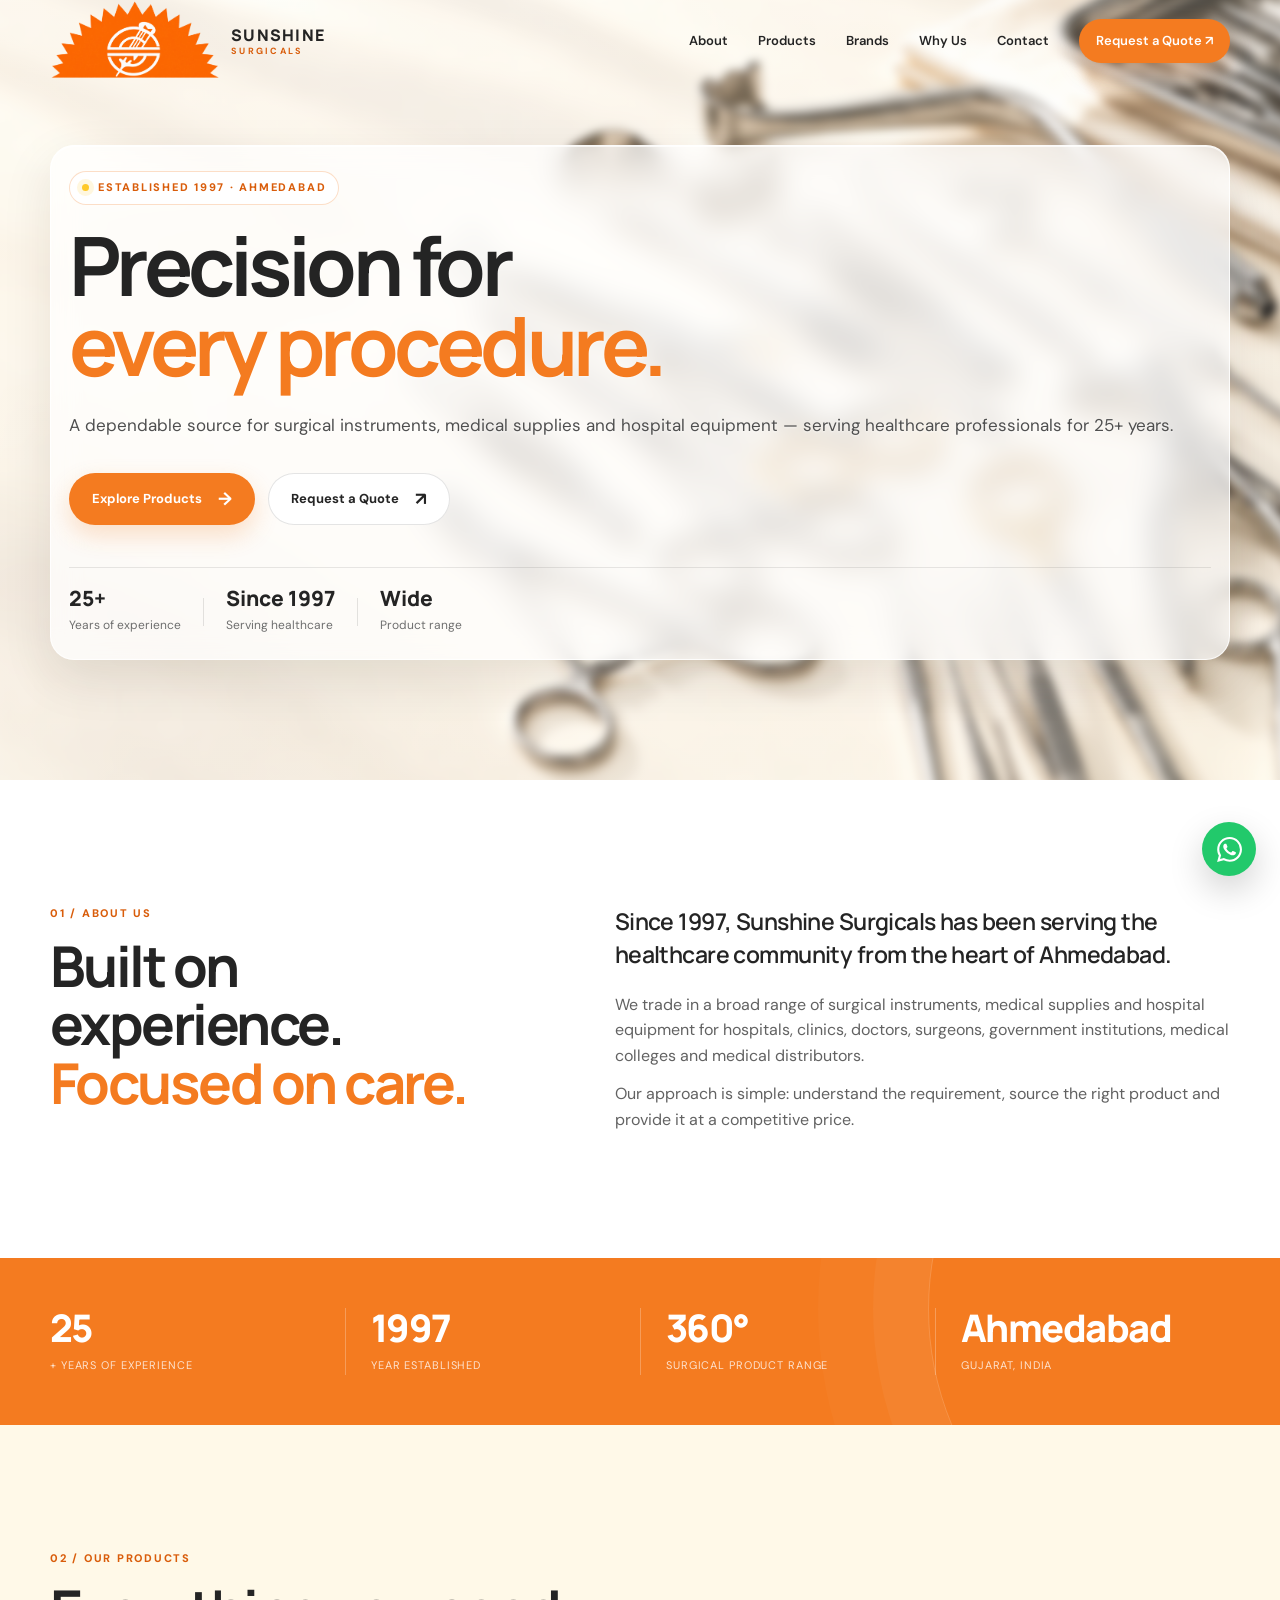
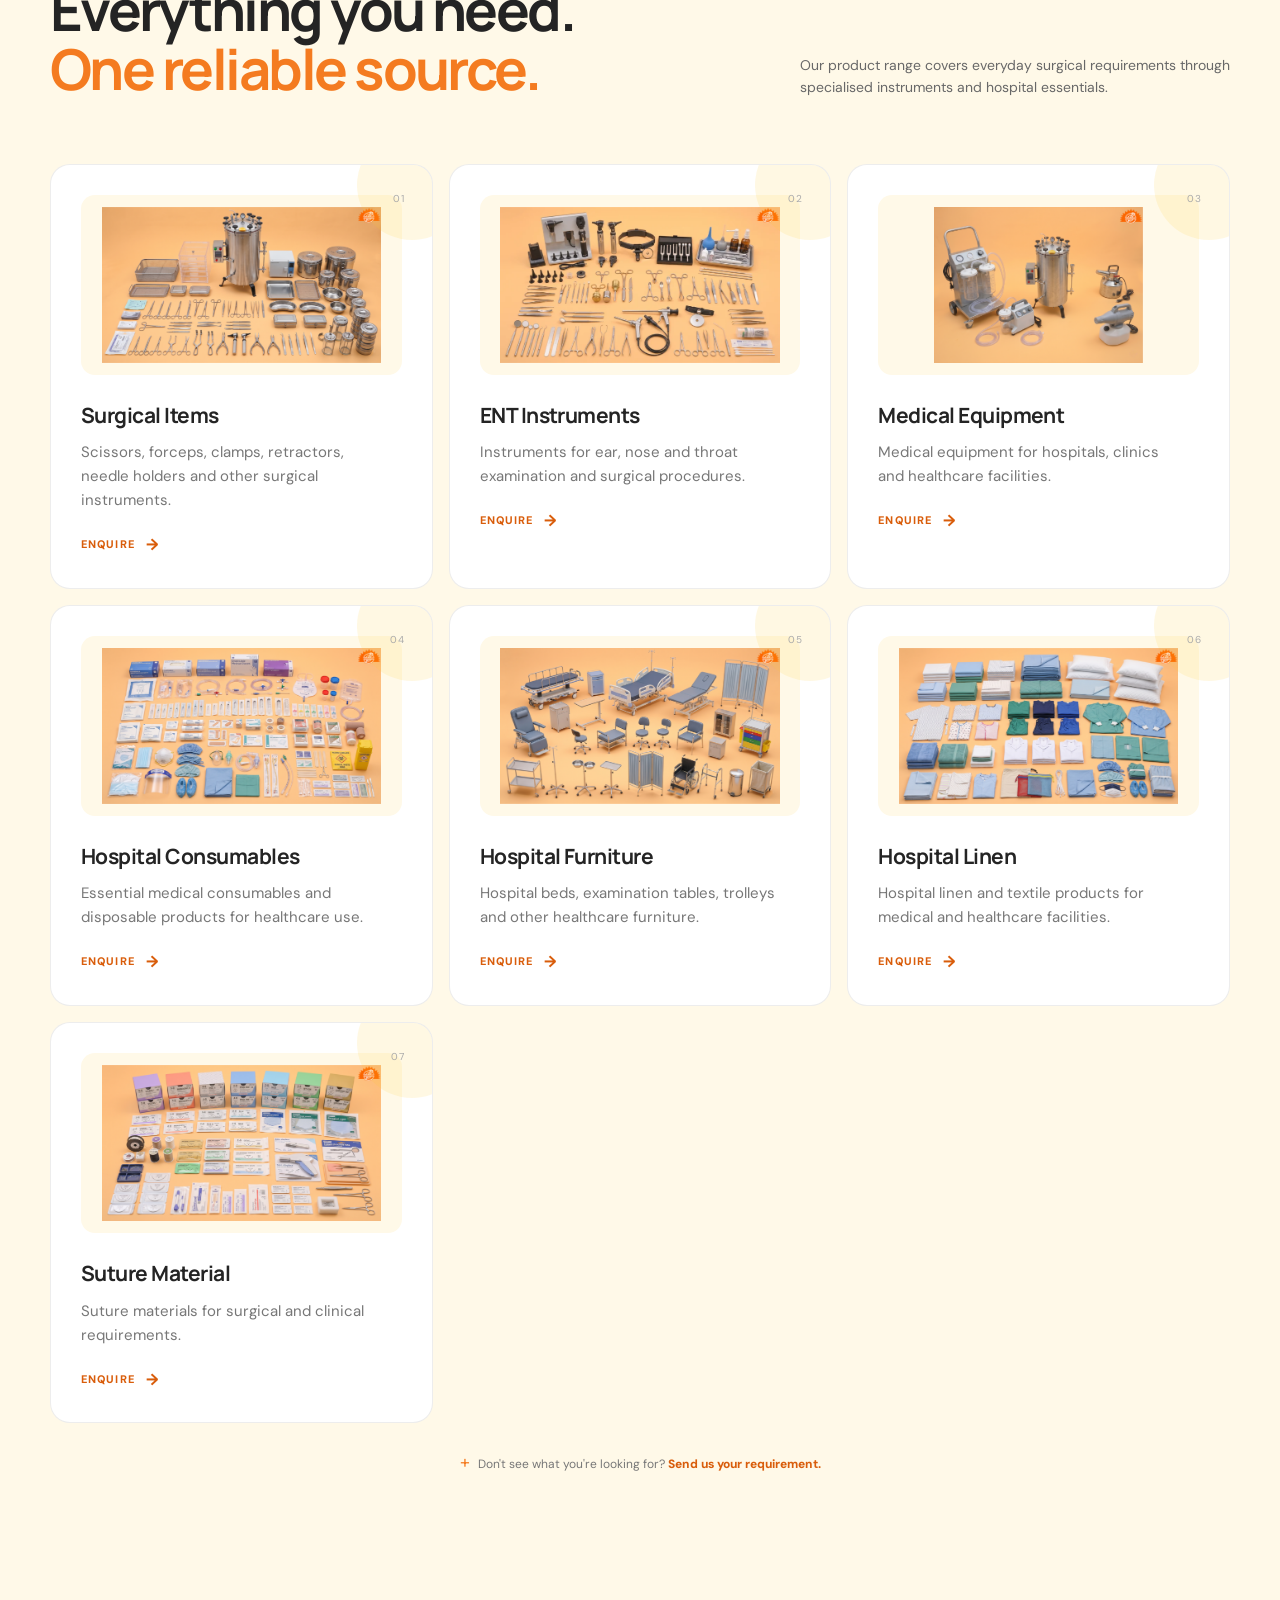
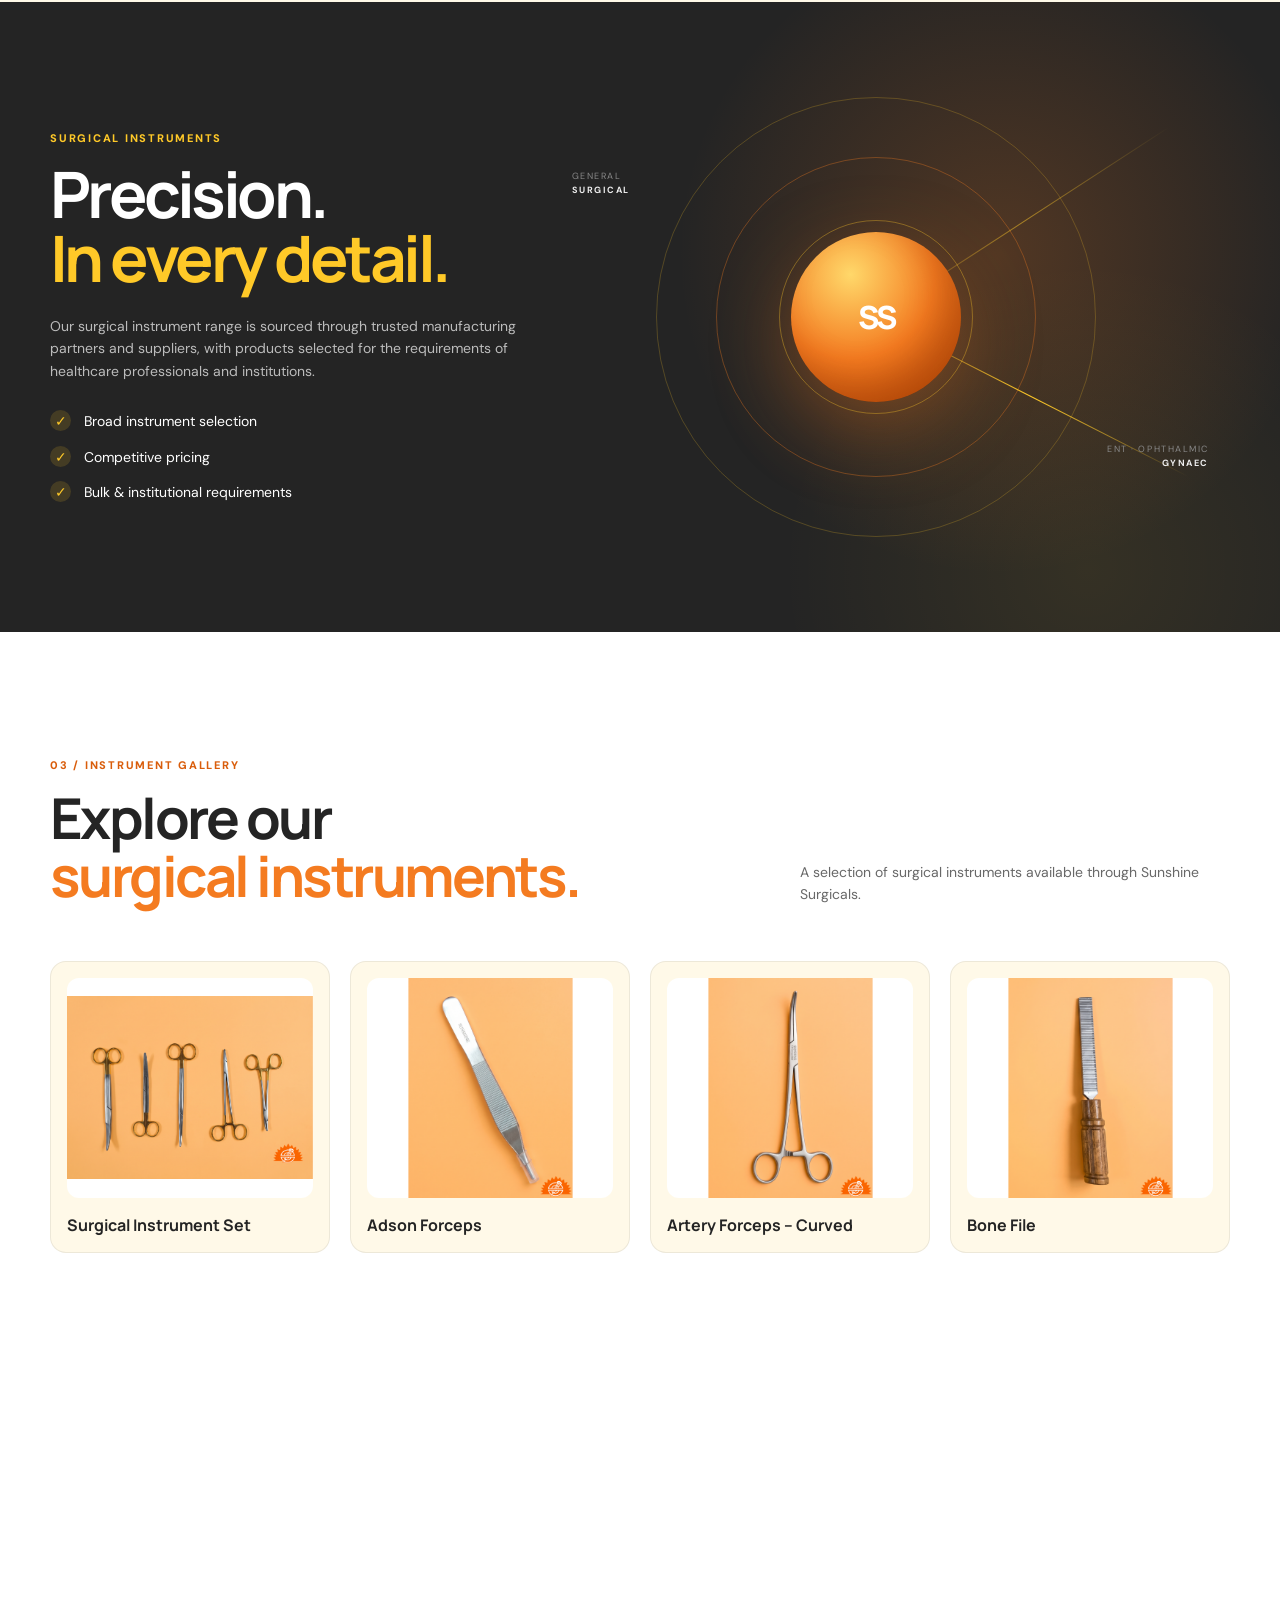
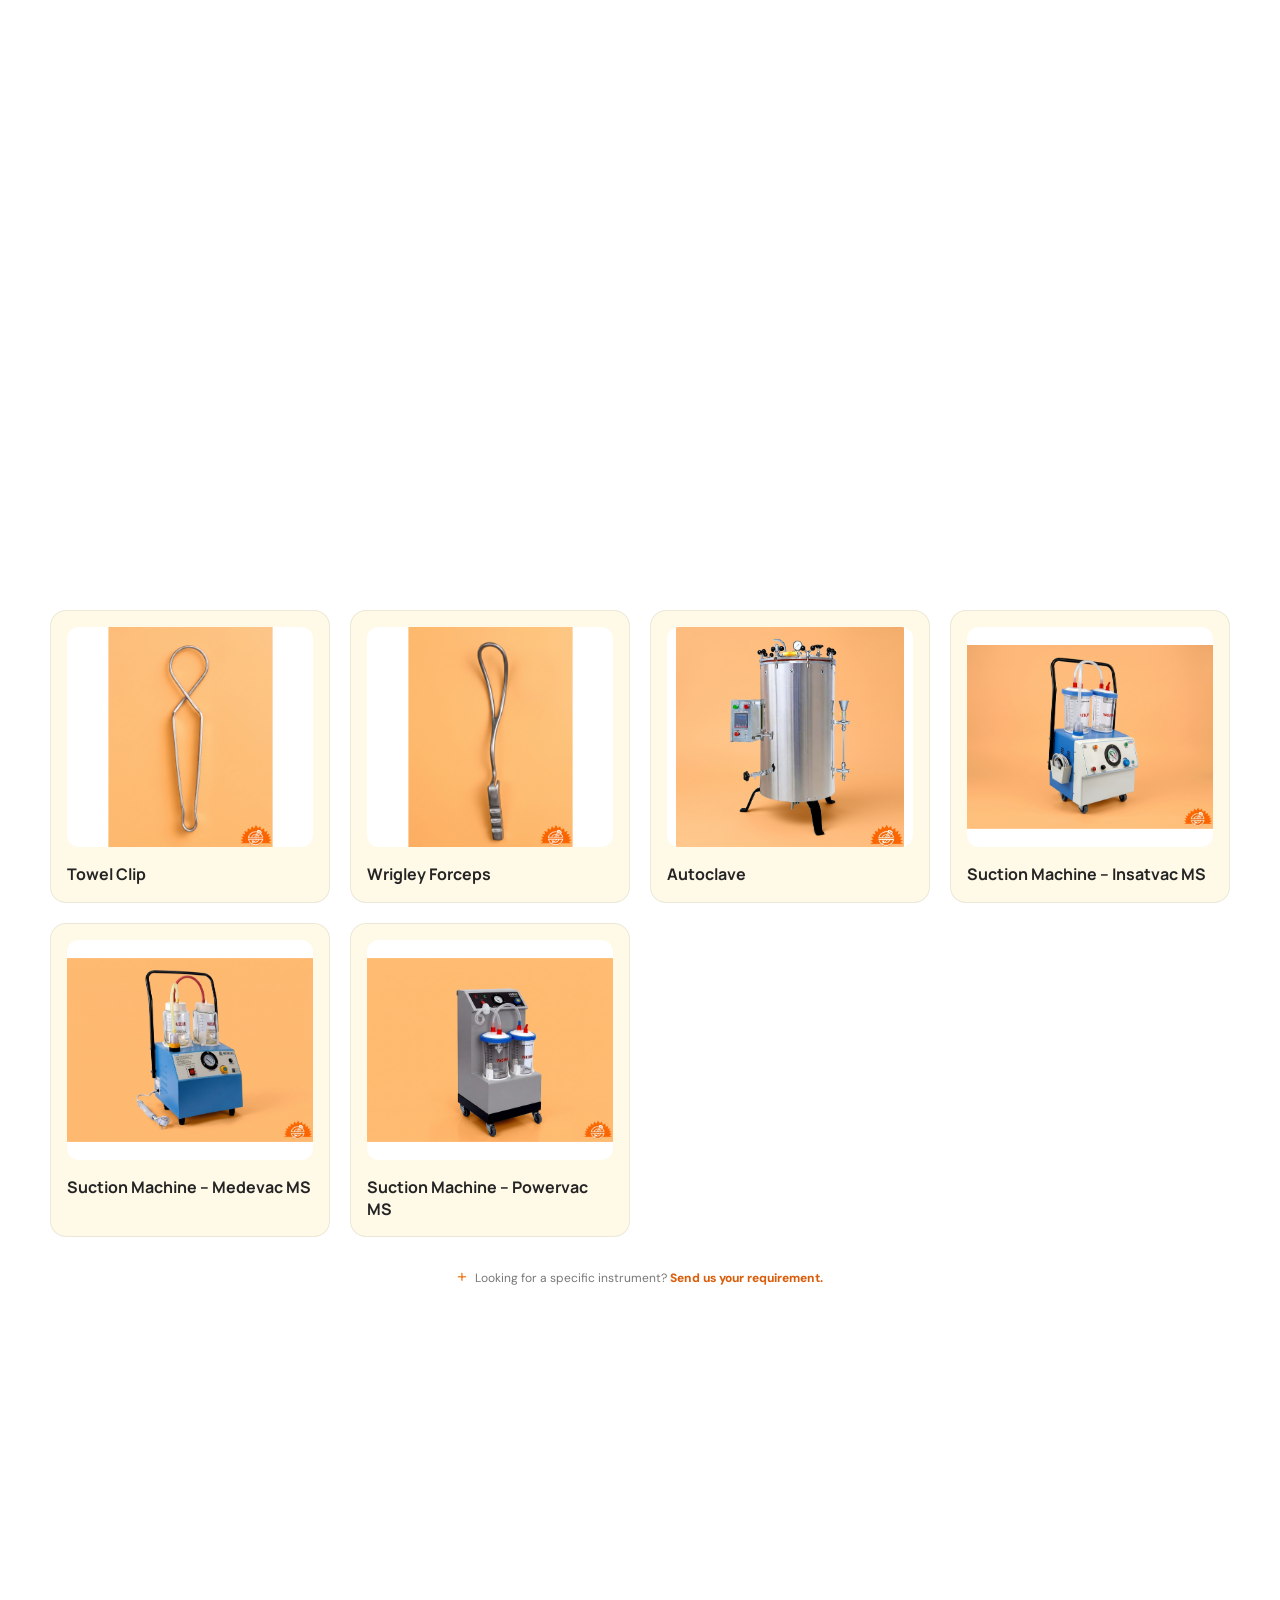
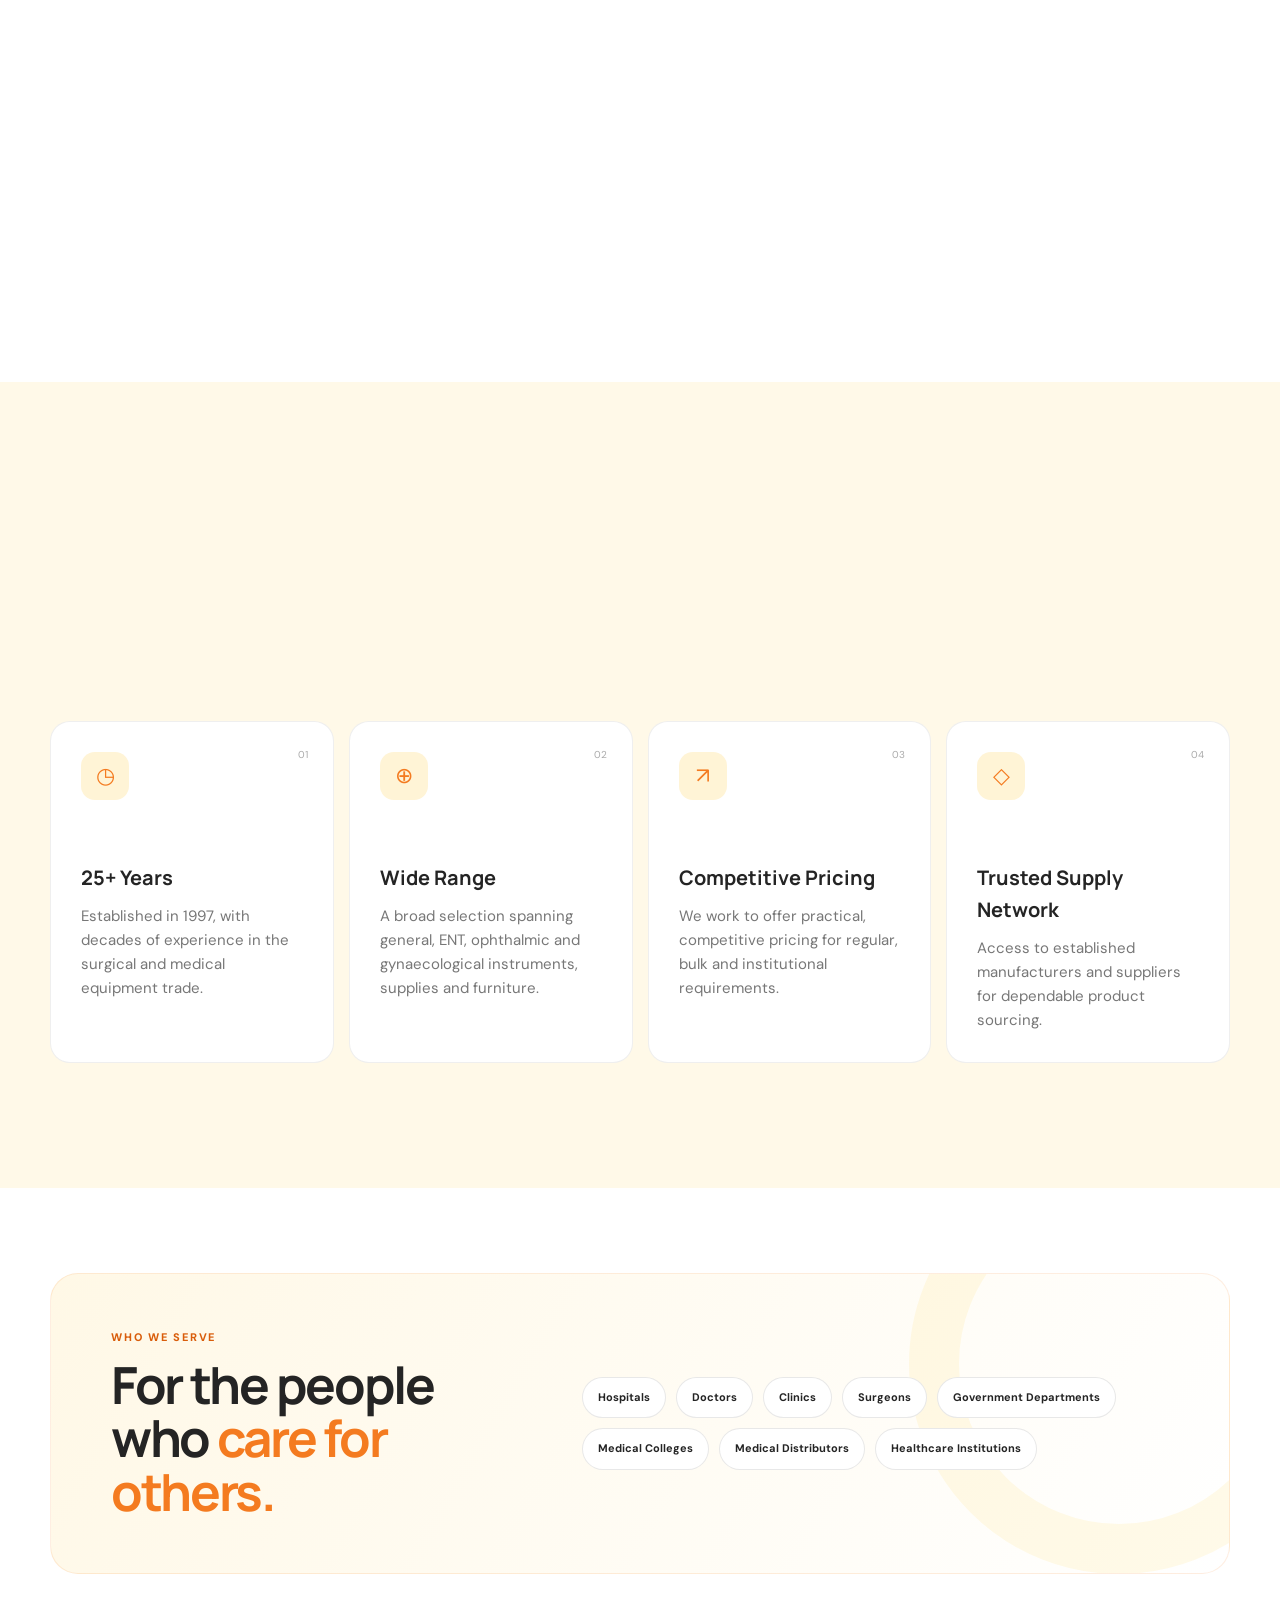
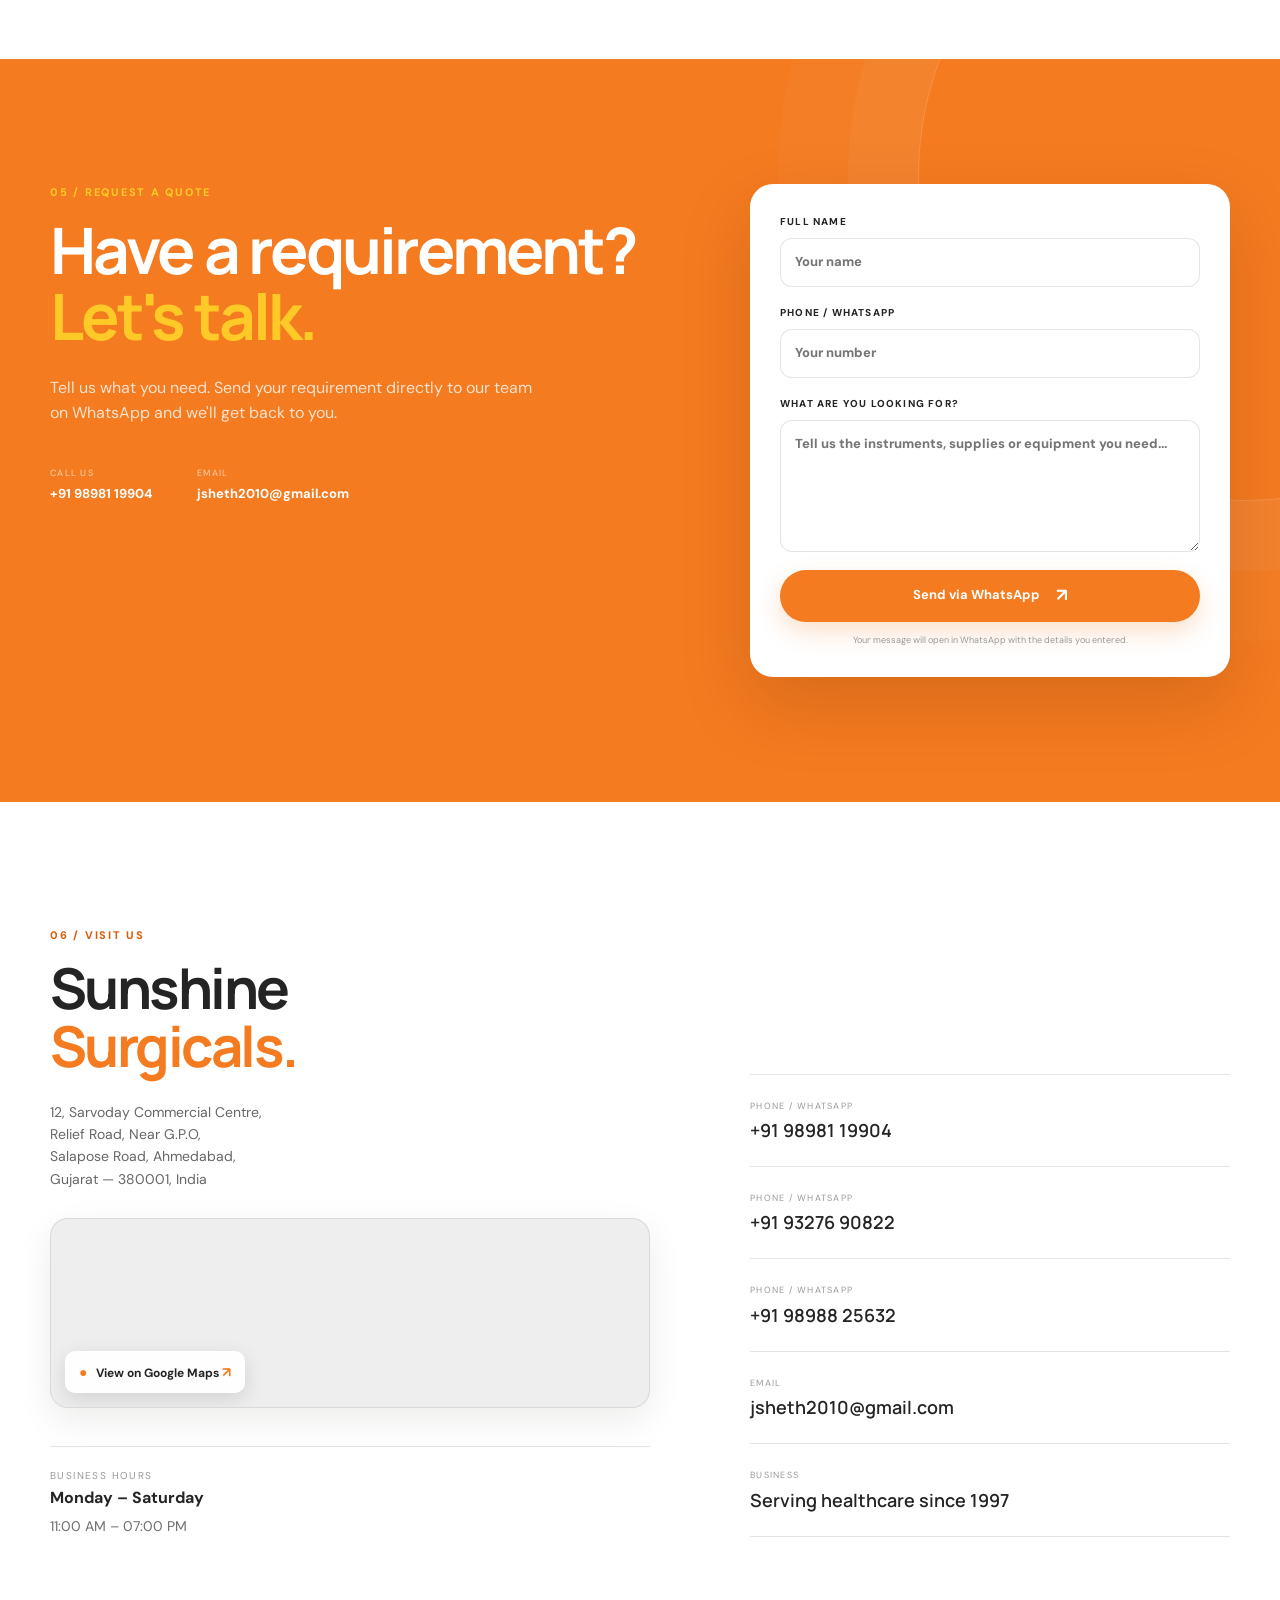
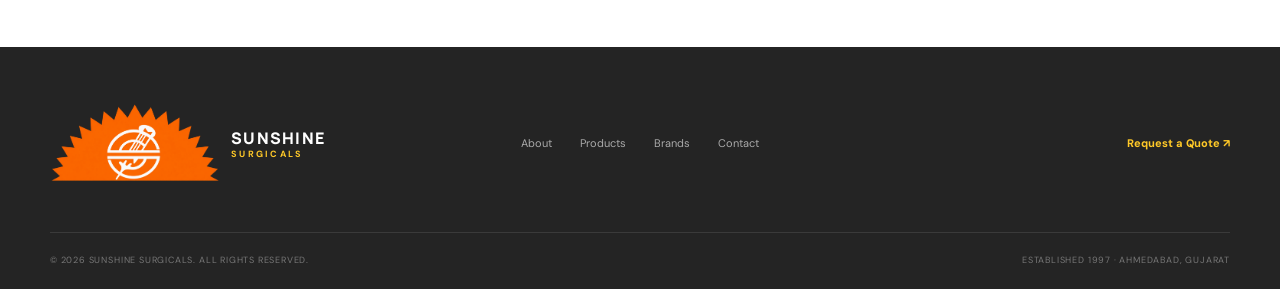
==== commit 37dcdb43: "Add surgical product images and instrument gallery" ====
--- a/index.html
+++ b/index.html
@@ -3,16 +3,93 @@
 <head>
   <meta charset="UTF-8" />
   <meta name="viewport" content="width=device-width, initial-scale=1.0" />
-  <meta name="description" content="Sunshine Surgicals — surgical instruments, medical supplies and hospital equipment in Ahmedabad. Established in 1997." />
+  <meta name="description" content="Sunshine Surgicals is a surgical instruments, medical supplies and hospital equipment supplier in Ahmedabad, Gujarat. Serving hospitals, doctors, clinics and healthcare institutions since 1997." />
+
   <meta name="theme-color" content="#F47B20" />
-  <title>Sunshine Surgicals | Surgical Instruments & Medical Equipment</title>
+
+  <link rel="canonical" href="https://sunshinesurgicals.in/" />
+
+  <meta property="og:type" content="website" />
+  <meta property="og:title" content="Sunshine Surgicals | Surgical Instruments & Medical Equipment in Ahmedabad" />
+  <meta property="og:description" content="Surgical instruments, medical supplies and hospital equipment supplier in Ahmedabad, serving healthcare professionals since 1997." />
+  <meta property="og:url" content="https://sunshinesurgicals.in/" />
+  <meta property="og:image" content="https://sunshinesurgicals.in/assets/surgical-instruments-hero.png" />
+  <meta property="og:site_name" content="Sunshine Surgicals" />
+
+  <meta name="twitter:card" content="summary_large_image" />
+  <meta name="twitter:title" content="Sunshine Surgicals | Surgical Instruments & Medical Equipment in Ahmedabad" />
+  <meta name="twitter:description" content="Surgical instruments, medical supplies and hospital equipment supplier in Ahmedabad since 1997." />
+  <meta name="twitter:image" content="https://sunshinesurgicals.in/assets/surgical-instruments-hero.png" />
+  
+  <title>Sunshine Surgicals | Surgical Instruments & Medical Equipment in Ahmedabad</title>
   <link rel="icon" type="image/png" href="assets/fevicon.png">
   <link rel="preconnect" href="https://fonts.googleapis.com">
   <link rel="preconnect" href="https://fonts.gstatic.com" crossorigin>
   <link href="https://fonts.googleapis.com/css2?family=DM+Sans:wght@400;500;600;700&family=Manrope:wght@500;600;700;800&display=swap" rel="stylesheet">
   <link rel="stylesheet" href="styles.css" />
 
-</head>
+  <script type="application/ld+json">
+  {
+    "@context": "https://schema.org",
+    "@type": "LocalBusiness",
+    "@id": "https://sunshinesurgicals.in/#business",
+    "name": "Sunshine Surgicals",
+    "url": "https://sunshinesurgicals.in/",
+    "description": "Sunshine Surgicals is a surgical instruments, medical supplies and hospital equipment supplier in Ahmedabad, Gujarat, serving healthcare professionals and institutions since 1997.",
+    "foundingDate": "1997",
+    "logo": "https://sunshinesurgicals.in/assets/sunshine_logo_orange.png",
+    "telephone": "+91 98981 19904",
+    "email": "jseth2010@gmail.com",
+    "address": {
+      "@type": "PostalAddress",
+      "streetAddress": "12, Sarvoday Commercial Centre, Relief Road, Near G.P.O, Salapose Road",
+      "addressLocality": "Ahmedabad",
+      "addressRegion": "Gujarat",
+      "postalCode": "380001",
+      "addressCountry": "IN"
+    },
+    "geo": {
+      "@type": "GeoCoordinates",
+      "latitude": 23.027449,
+      "longitude": 72.5832822
+    },
+    "openingHoursSpecification": [
+      {
+        "@type": "OpeningHoursSpecification",
+        "dayOfWeek": [
+          "Monday",
+          "Tuesday",
+          "Wednesday",
+          "Thursday",
+          "Friday",
+          "Saturday"
+        ],
+        "opens": "11:00",
+        "closes": "19:00"
+      }
+    ],
+    "contactPoint": [
+      {
+        "@type": "ContactPoint",
+        "telephone": "+91 98981 19904",
+        "contactType": "customer service"
+      },
+      {
+        "@type": "ContactPoint",
+        "telephone": "+91 93276 90822",
+        "contactType": "customer service"
+      },
+      {
+        "@type": "ContactPoint",
+        "telephone": "+91 98988 25632",
+        "contactType": "customer service"
+      }
+    ]
+  }
+  </script>
+
+  </head>
+  
 <body id="top">
   <div class="scroll-progress" aria-hidden="true"><span></span></div>
 
@@ -106,30 +183,70 @@
         </div>
 
         <div class="product-grid">
-          <article class="product-card reveal">
-            <div class="product-number">01</div><div class="product-icon">✚</div>
-            <h3>General Surgical</h3><p>Scissors, forceps, clamps, retractors, needle holders and other surgical instruments.</p><a href="#quote">Enquire <span>→</span></a>
-          </article>
-          <article class="product-card reveal reveal-delay">
-            <div class="product-number">02</div><div class="product-icon">◉</div>
-            <h3>ENT Instruments</h3><p>Instruments for ear, nose and throat examination and surgical procedures.</p><a href="#quote">Enquire <span>→</span></a>
-          </article>
-          <article class="product-card reveal reveal-delay-2">
-            <div class="product-number">03</div><div class="product-icon">◌</div>
-            <h3>Ophthalmic</h3><p>Specialised instruments and accessories for ophthalmic examination and surgery.</p><a href="#quote">Enquire <span>→</span></a>
-          </article>
-          <article class="product-card reveal">
-            <div class="product-number">04</div><div class="product-icon">♢</div>
-            <h3>Gynaecological</h3><p>Gynaecological and obstetric instruments for clinical and surgical requirements.</p><a href="#quote">Enquire <span>→</span></a>
-          </article>
-          <article class="product-card reveal reveal-delay">
-            <div class="product-number">05</div><div class="product-icon">▣</div>
-            <h3>Medical Supplies</h3><p>Disposable and medical products from established healthcare brands and suppliers.</p><a href="#quote">Enquire <span>→</span></a>
-          </article>
-          <article class="product-card reveal reveal-delay-2">
-            <div class="product-number">06</div><div class="product-icon">⌂</div>
-            <h3>Hospital Furniture</h3><p>Hospital beds, examination tables, trolleys and other healthcare furniture and equipment.</p><a href="#quote">Enquire <span>→</span></a>
-          </article>
+          
+        <article class="product-card reveal">
+          <div class="product-number">01</div>
+          <img class="product-image" src="assets/images/products/surgical-items.png"
+              alt="Surgical instruments">
+          <h3>Surgical Items</h3>
+          <p>Scissors, forceps, clamps, retractors, needle holders and other surgical instruments.</p>
+          <a href="#quote">Enquire <span>→</span></a>
+        </article>
+
+        <article class="product-card reveal reveal-delay">
+          <div class="product-number">02</div>
+          <img class="product-image" src="assets/images/products/ent-instruments.png"
+              alt="ENT instruments">
+          <h3>ENT Instruments</h3>
+          <p>Instruments for ear, nose and throat examination and surgical procedures.</p>
+          <a href="#quote">Enquire <span>→</span></a>
+        </article>
+
+        <article class="product-card reveal reveal-delay-2">
+          <div class="product-number">03</div>
+          <img class="product-image" src="assets/images/products/equipment.png"
+              alt="Medical equipment">
+          <h3>Medical Equipment</h3>
+          <p>Medical equipment for hospitals, clinics and healthcare facilities.</p>
+          <a href="#quote">Enquire <span>→</span></a>
+        </article>
+
+        <article class="product-card reveal">
+          <div class="product-number">04</div>
+          <img class="product-image" src="assets/images/products/hospital-consumables.png"
+              alt="Hospital consumables and disposables">
+          <h3>Hospital Consumables</h3>
+          <p>Essential medical consumables and disposable products for healthcare use.</p>
+          <a href="#quote">Enquire <span>→</span></a>
+        </article>
+
+        <article class="product-card reveal reveal-delay">
+          <div class="product-number">05</div>
+          <img class="product-image" src="assets/images/products/hospital-furniture.png"
+              alt="Hospital furniture">
+          <h3>Hospital Furniture</h3>
+          <p>Hospital beds, examination tables, trolleys and other healthcare furniture.</p>
+          <a href="#quote">Enquire <span>→</span></a>
+        </article>
+
+        <article class="product-card reveal reveal-delay-2">
+          <div class="product-number">06</div>
+          <img class="product-image" src="assets/images/products/hospital-linen.png"
+              alt="Hospital linen">
+          <h3>Hospital Linen</h3>
+          <p>Hospital linen and textile products for medical and healthcare facilities.</p>
+          <a href="#quote">Enquire <span>→</span></a>
+        </article>
+
+        <article class="product-card reveal">
+          <div class="product-number">07</div>
+          <img class="product-image" src="assets/images/products/suture-material.png"
+              alt="Suture material">
+          <h3>Suture Material</h3>
+          <p>Suture materials for surgical and clinical requirements.</p>
+          <a href="#quote">Enquire <span>→</span></a>
+        </article>
+
         </div>
 
         <div class="product-note reveal"><span>+</span> Don't see what you're looking for? <a href="#quote">Send us your requirement.</a></div>
@@ -157,6 +274,163 @@
         </div>
       </div>
     </section>
+
+
+<section class="instrument-gallery section" id="instrument-gallery">
+  <div class="container">
+
+    <div class="section-heading reveal">
+      <div>
+        <div class="section-kicker">03 / Instrument gallery</div>
+        <h2>Explore our<br><span>surgical instruments.</span></h2>
+      </div>
+      <p>A selection of surgical instruments available through Sunshine Surgicals.</p>
+    </div>
+
+    <div class="instrument-gallery-grid">
+
+      <article class="gallery-card reveal">
+        <img src="assets/images/products/mayo-scissor.png"
+             alt="Mayo scissors, Metzenbaum scissors and needle holders">
+        <h3>Surgical Instrument Set</h3>
+      </article>
+
+      <article class="gallery-card reveal reveal-delay">
+        <img src="assets/images/products/adson-forceps.png"
+             alt="Adson forceps">
+        <h3>Adson Forceps</h3>
+      </article>
+
+      <article class="gallery-card reveal reveal-delay-2">
+        <img src="assets/images/products/artery-forceps-curved.png"
+             alt="Curved artery forceps">
+        <h3>Artery Forceps – Curved</h3>
+      </article>
+
+      <article class="gallery-card reveal">
+        <img src="assets/images/products/bone-file.png"
+             alt="Bone file">
+        <h3>Bone File</h3>
+      </article>
+
+      <article class="gallery-card reveal reveal-delay">
+        <img src="assets/images/products/bone-holding-forceps.png"
+             alt="Bone holding forceps">
+        <h3>Bone Holding Forceps</h3>
+      </article>
+
+      <article class="gallery-card reveal reveal-delay-2">
+        <img src="assets/images/products/bone-nibbler.png"
+             alt="Bone nibbler">
+        <h3>Bone Nibbler</h3>
+      </article>
+
+      <article class="gallery-card reveal">
+        <img src="assets/images/products/bulldog-clamp.png"
+             alt="Bulldog clamp">
+        <h3>Bulldog Clamp</h3>
+      </article>
+
+      <article class="gallery-card reveal reveal-delay">
+        <img src="assets/images/products/deaver-retractor.png"
+             alt="Deaver retractor">
+        <h3>Deaver Retractor</h3>
+      </article>
+
+      <article class="gallery-card reveal reveal-delay-2">
+        <img src="assets/images/products/doyen-retractor.png"
+             alt="Doyen retractor">
+        <h3>Doyen Retractor</h3>
+      </article>
+
+      <article class="gallery-card reveal">
+        <img src="assets/images/products/fogger-machine.png"
+             alt="Fogger machine">
+        <h3>Fogger Machine</h3>
+      </article>
+
+      <article class="gallery-card reveal reveal-delay">
+        <img src="assets/images/products/hohmann-retractor.png"
+             alt="Hohmann retractor">
+        <h3>Hohmann Retractor</h3>
+      </article>
+
+      <article class="gallery-card reveal reveal-delay-2">
+        <img src="assets/images/products/langenbeck-retractor.png"
+             alt="Langenbeck retractor">
+        <h3>Langenbeck Retractor</h3>
+      </article>
+
+      <article class="gallery-card reveal">
+        <img src="assets/images/products/metzenbaum-scissor.png"
+             alt="Metzenbaum scissors">
+        <h3>Metzenbaum Scissors</h3>
+      </article>
+
+      <article class="gallery-card reveal reveal-delay">
+        <img src="assets/images/products/needle-holder.png"
+             alt="Needle holder">
+        <h3>Needle Holder</h3>
+      </article>
+
+      <article class="gallery-card reveal reveal-delay-2">
+        <img src="assets/images/products/skin-hook-retractor.png"
+             alt="Skin hook retractor">
+        <h3>Skin Hook Retractor</h3>
+      </article>
+
+      <article class="gallery-card reveal">
+        <img src="assets/images/products/sr-scissor.png"
+             alt="S R scissors">
+        <h3>S.R. Scissors</h3>
+      </article>
+
+      <article class="gallery-card reveal reveal-delay">
+        <img src="assets/images/products/towel-clip.png"
+             alt="Towel clip">
+        <h3>Towel Clip</h3>
+      </article>
+
+      <article class="gallery-card reveal reveal-delay-2">
+        <img src="assets/images/products/wrigley-forceps.png"
+             alt="Wrigley forceps">
+        <h3>Wrigley Forceps</h3>
+      </article>
+
+      <article class="gallery-card reveal">
+        <img src="assets/images/products/autoclave.png"
+             alt="Autoclave">
+        <h3>Autoclave</h3>
+      </article>
+
+      <article class="gallery-card reveal reveal-delay">
+        <img src="assets/images/products/suction-machine-insatvac-ms.png"
+             alt="Insatvac MS suction machine">
+        <h3>Suction Machine – Insatvac MS</h3>
+      </article>
+
+      <article class="gallery-card reveal reveal-delay-2">
+        <img src="assets/images/products/suction-machine-medevac-ms.png"
+             alt="Medevac MS suction machine">
+        <h3>Suction Machine – Medevac MS</h3>
+      </article>
+
+      <article class="gallery-card reveal">
+        <img src="assets/images/products/suction-machine-powervac-ms.png"
+             alt="Powervac MS suction machine">
+        <h3>Suction Machine – Powervac MS</h3>
+      </article>
+
+    </div>
+
+    <div class="product-note">
+      <span>+</span> Looking for a specific instrument?
+      <a href="#quote">Send us your requirement.</a>
+    </div>
+
+  </div>
+</section>
+
 
     <section class="brands section" id="brands">
       <div class="container">
--- a/styles.css
+++ b/styles.css
@@ -886,6 +886,21 @@
   margin-bottom: 43px;
 }
 
+
+/* PRODUCT CATEGORY IMAGES */
+
+.product-image {
+  display: block;
+  width: 100%;
+  height: 180px;
+  object-fit: contain;
+  background: var(--cream);
+  border-radius: 14px;
+  padding: 12px;
+  margin-bottom: 24px;
+}
+
+
 .product-card h3 {
   font-size: 21px;
   letter-spacing: -.025em;
@@ -931,6 +946,53 @@
   color: var(--orange-deep);
   font-weight: 800;
 }
+
+
+/* =========================
+   SURGICAL INSTRUMENT GALLERY
+========================= */
+
+.instrument-gallery {
+  background: #fff;
+}
+
+.instrument-gallery-grid {
+  margin-top: 55px;
+  display: grid;
+  grid-template-columns: repeat(4, 1fr);
+  gap: 20px;
+}
+
+.gallery-card {
+  background: var(--cream);
+  border: 1px solid rgba(36, 36, 36, .08);
+  border-radius: 16px;
+  padding: 16px;
+  overflow: hidden;
+  transition: transform .3s, box-shadow .3s;
+}
+
+.gallery-card:hover {
+  transform: translateY(-5px);
+  box-shadow: 0 18px 35px rgba(80, 45, 5, .10);
+}
+
+.gallery-card img {
+  width: 100%;
+  height: 220px;
+  display: block;
+  object-fit: contain;
+  border-radius: 12px;
+  background: #fff;
+}
+
+.gallery-card h3 {
+  margin-top: 16px;
+  font-size: 16px;
+  line-height: 1.4;
+  color: var(--ink);
+}
+
 
 /* =========================
    INSTRUMENT SHOWCASE
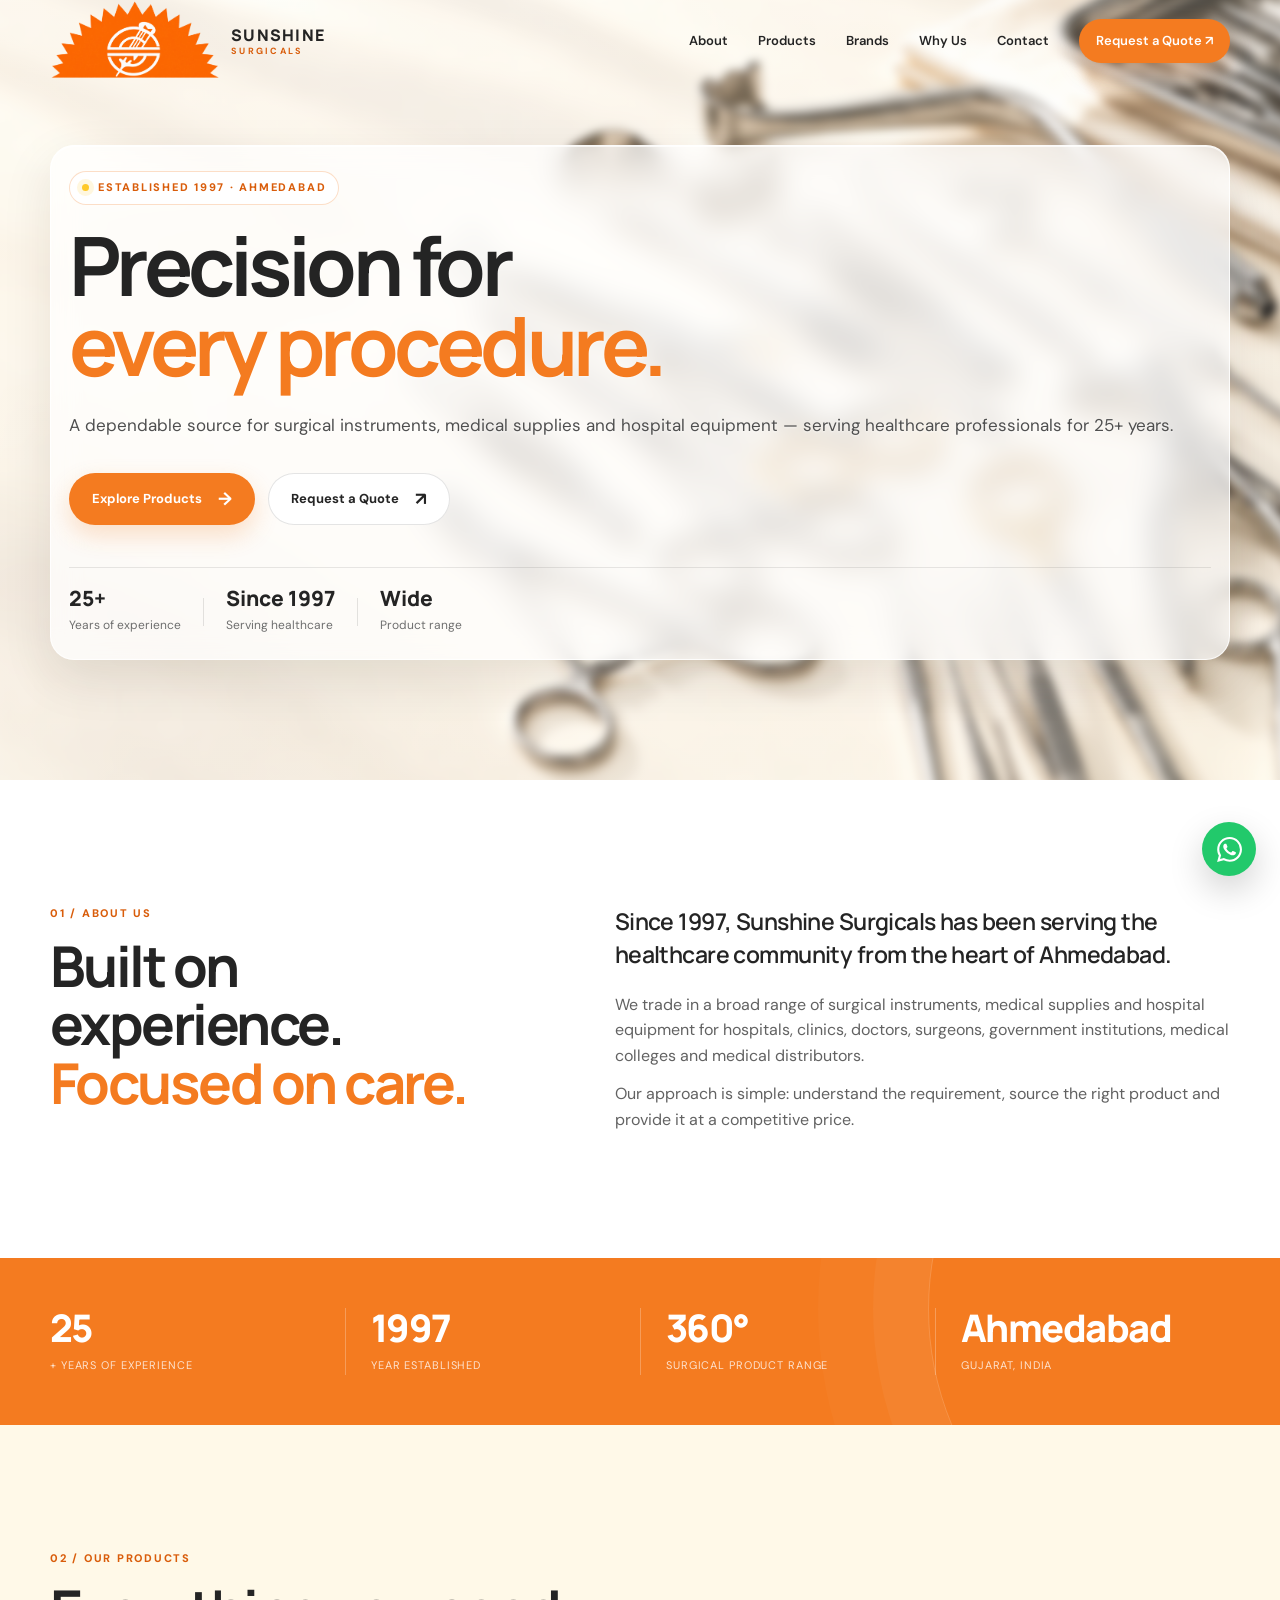
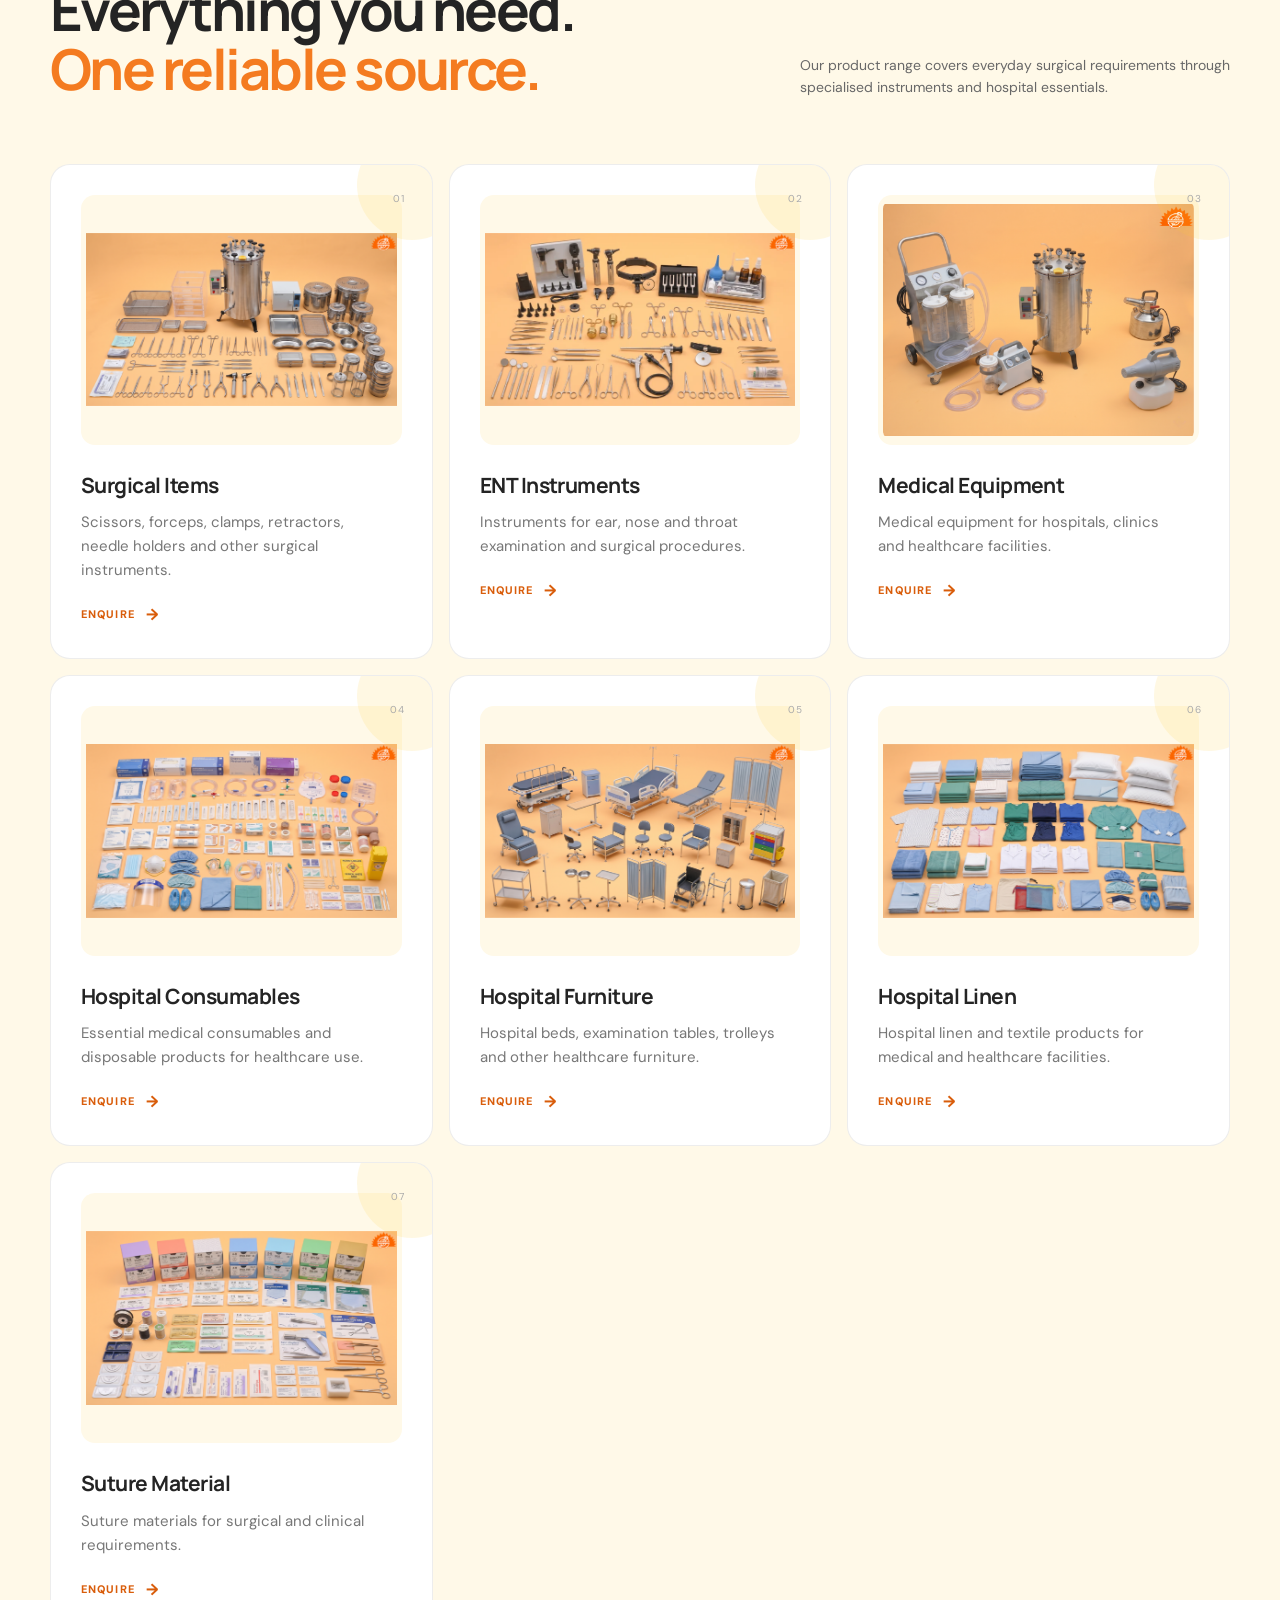
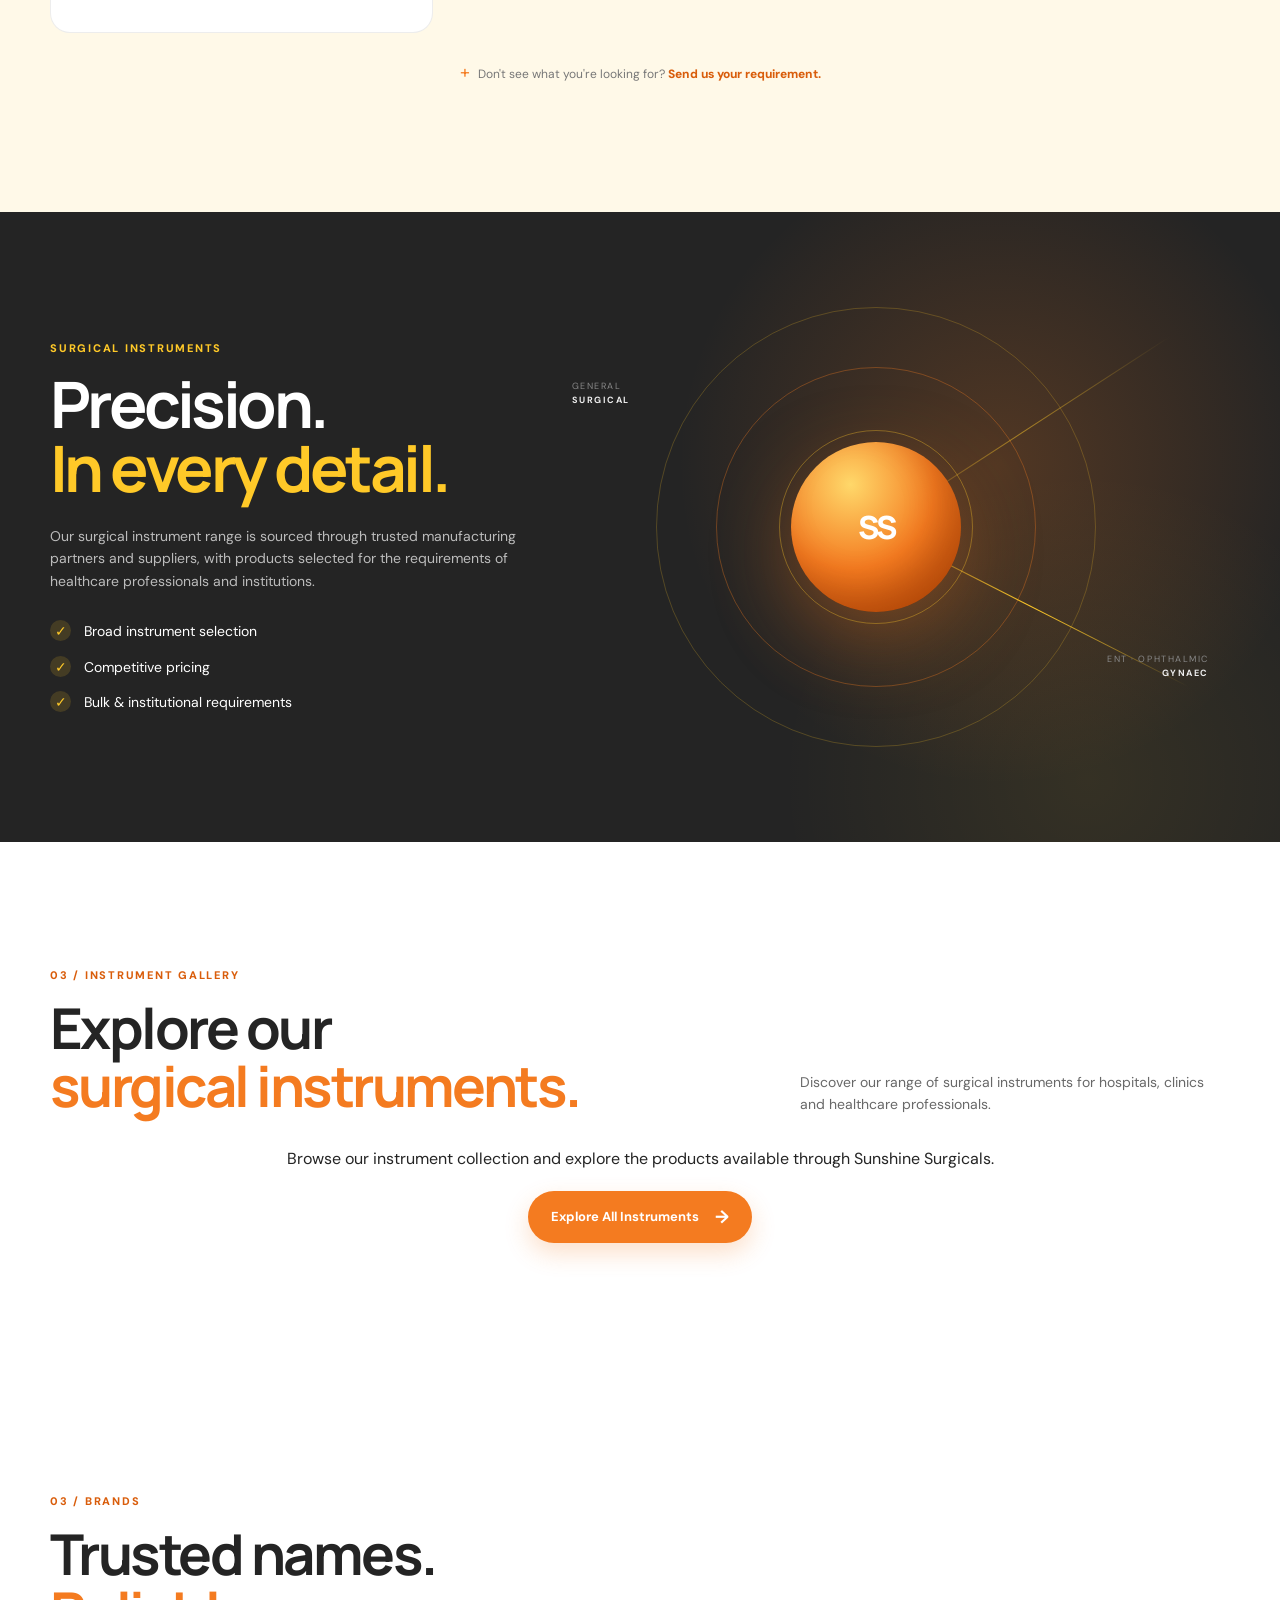
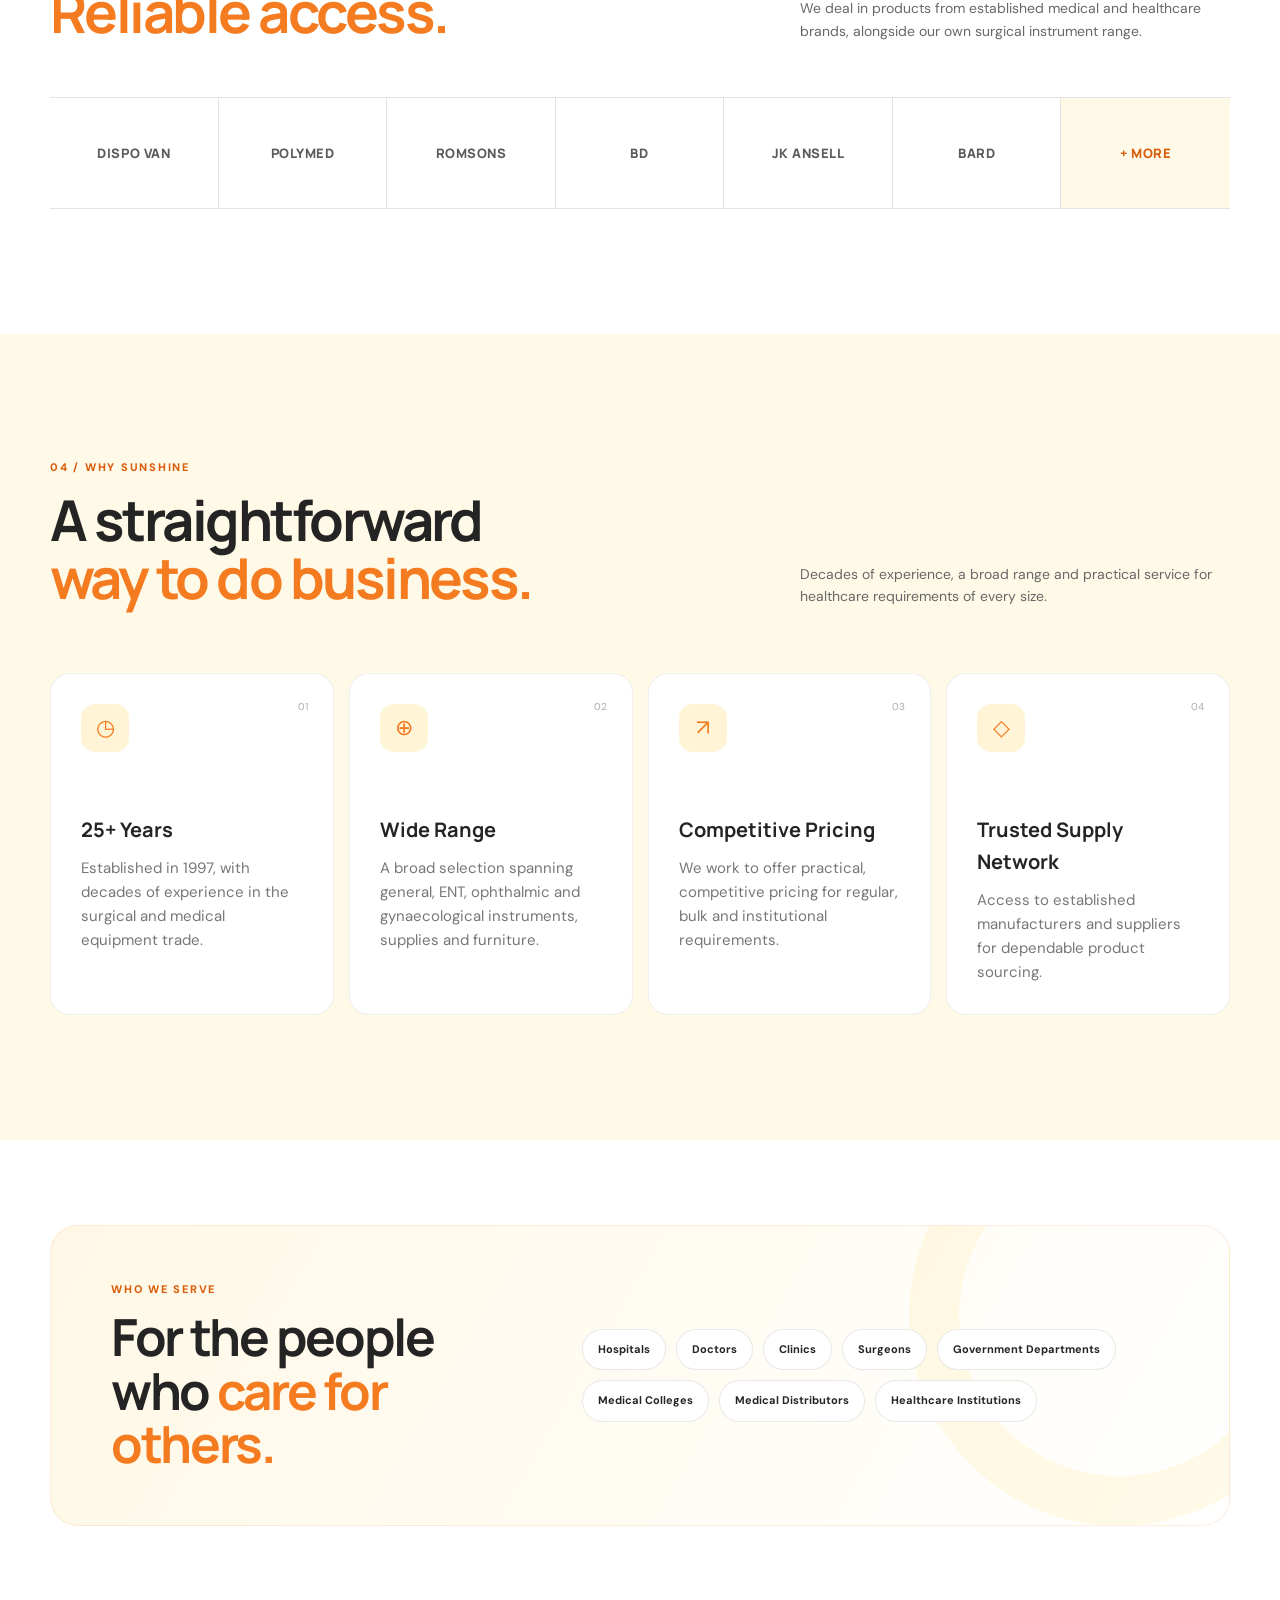
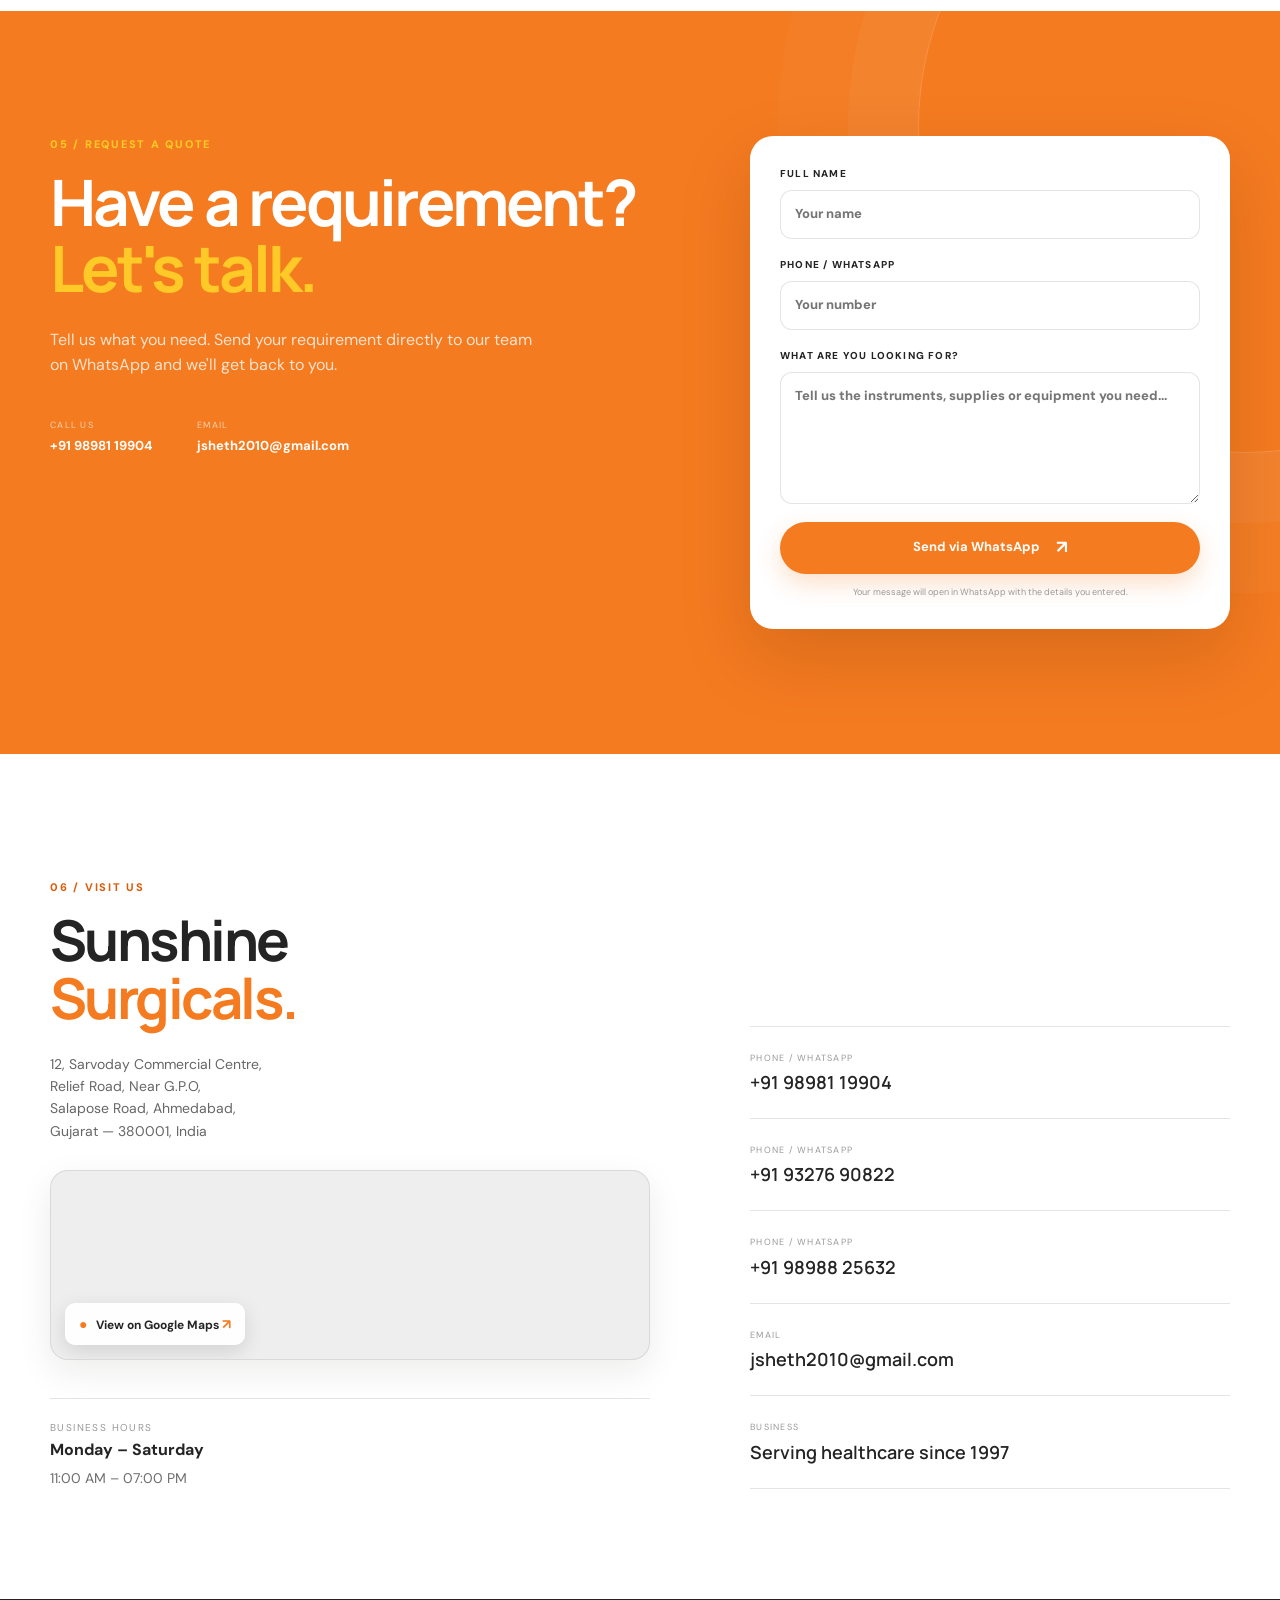
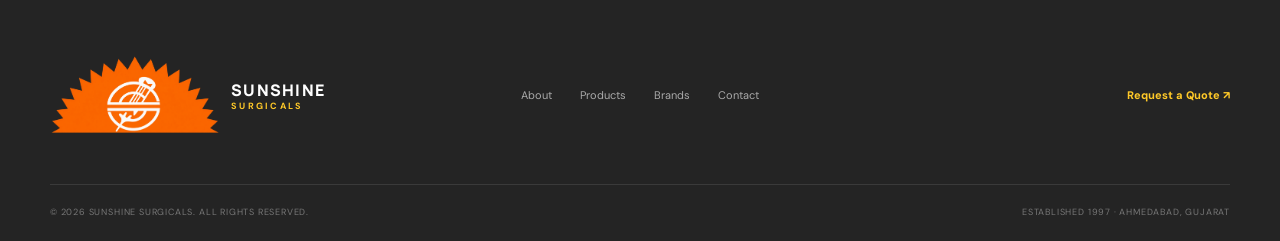
==== commit c79590b4: "Updated" ====
--- a/index.html
+++ b/index.html
@@ -276,7 +276,8 @@
     </section>
 
 
-<section class="instrument-gallery section" id="instrument-gallery">
+
+<section class="instrument-gallery-cta section" id="instrument-gallery">
   <div class="container">
 
     <div class="section-heading reveal">
@@ -284,148 +285,22 @@
         <div class="section-kicker">03 / Instrument gallery</div>
         <h2>Explore our<br><span>surgical instruments.</span></h2>
       </div>
-      <p>A selection of surgical instruments available through Sunshine Surgicals.</p>
+
+      <p>
+        Discover our range of surgical instruments for hospitals,
+        clinics and healthcare professionals.
+      </p>
     </div>
 
-    <div class="instrument-gallery-grid">
-
-      <article class="gallery-card reveal">
-        <img src="assets/images/products/mayo-scissor.png"
-             alt="Mayo scissors, Metzenbaum scissors and needle holders">
-        <h3>Surgical Instrument Set</h3>
-      </article>
-
-      <article class="gallery-card reveal reveal-delay">
-        <img src="assets/images/products/adson-forceps.png"
-             alt="Adson forceps">
-        <h3>Adson Forceps</h3>
-      </article>
-
-      <article class="gallery-card reveal reveal-delay-2">
-        <img src="assets/images/products/artery-forceps-curved.png"
-             alt="Curved artery forceps">
-        <h3>Artery Forceps – Curved</h3>
-      </article>
-
-      <article class="gallery-card reveal">
-        <img src="assets/images/products/bone-file.png"
-             alt="Bone file">
-        <h3>Bone File</h3>
-      </article>
-
-      <article class="gallery-card reveal reveal-delay">
-        <img src="assets/images/products/bone-holding-forceps.png"
-             alt="Bone holding forceps">
-        <h3>Bone Holding Forceps</h3>
-      </article>
-
-      <article class="gallery-card reveal reveal-delay-2">
-        <img src="assets/images/products/bone-nibbler.png"
-             alt="Bone nibbler">
-        <h3>Bone Nibbler</h3>
-      </article>
-
-      <article class="gallery-card reveal">
-        <img src="assets/images/products/bulldog-clamp.png"
-             alt="Bulldog clamp">
-        <h3>Bulldog Clamp</h3>
-      </article>
-
-      <article class="gallery-card reveal reveal-delay">
-        <img src="assets/images/products/deaver-retractor.png"
-             alt="Deaver retractor">
-        <h3>Deaver Retractor</h3>
-      </article>
-
-      <article class="gallery-card reveal reveal-delay-2">
-        <img src="assets/images/products/doyen-retractor.png"
-             alt="Doyen retractor">
-        <h3>Doyen Retractor</h3>
-      </article>
-
-      <article class="gallery-card reveal">
-        <img src="assets/images/products/fogger-machine.png"
-             alt="Fogger machine">
-        <h3>Fogger Machine</h3>
-      </article>
-
-      <article class="gallery-card reveal reveal-delay">
-        <img src="assets/images/products/hohmann-retractor.png"
-             alt="Hohmann retractor">
-        <h3>Hohmann Retractor</h3>
-      </article>
-
-      <article class="gallery-card reveal reveal-delay-2">
-        <img src="assets/images/products/langenbeck-retractor.png"
-             alt="Langenbeck retractor">
-        <h3>Langenbeck Retractor</h3>
-      </article>
-
-      <article class="gallery-card reveal">
-        <img src="assets/images/products/metzenbaum-scissor.png"
-             alt="Metzenbaum scissors">
-        <h3>Metzenbaum Scissors</h3>
-      </article>
-
-      <article class="gallery-card reveal reveal-delay">
-        <img src="assets/images/products/needle-holder.png"
-             alt="Needle holder">
-        <h3>Needle Holder</h3>
-      </article>
-
-      <article class="gallery-card reveal reveal-delay-2">
-        <img src="assets/images/products/skin-hook-retractor.png"
-             alt="Skin hook retractor">
-        <h3>Skin Hook Retractor</h3>
-      </article>
-
-      <article class="gallery-card reveal">
-        <img src="assets/images/products/sr-scissor.png"
-             alt="S R scissors">
-        <h3>S.R. Scissors</h3>
-      </article>
-
-      <article class="gallery-card reveal reveal-delay">
-        <img src="assets/images/products/towel-clip.png"
-             alt="Towel clip">
-        <h3>Towel Clip</h3>
-      </article>
-
-      <article class="gallery-card reveal reveal-delay-2">
-        <img src="assets/images/products/wrigley-forceps.png"
-             alt="Wrigley forceps">
-        <h3>Wrigley Forceps</h3>
-      </article>
-
-      <article class="gallery-card reveal">
-        <img src="assets/images/products/autoclave.png"
-             alt="Autoclave">
-        <h3>Autoclave</h3>
-      </article>
-
-      <article class="gallery-card reveal reveal-delay">
-        <img src="assets/images/products/suction-machine-insatvac-ms.png"
-             alt="Insatvac MS suction machine">
-        <h3>Suction Machine – Insatvac MS</h3>
-      </article>
-
-      <article class="gallery-card reveal reveal-delay-2">
-        <img src="assets/images/products/suction-machine-medevac-ms.png"
-             alt="Medevac MS suction machine">
-        <h3>Suction Machine – Medevac MS</h3>
-      </article>
-
-      <article class="gallery-card reveal">
-        <img src="assets/images/products/suction-machine-powervac-ms.png"
-             alt="Powervac MS suction machine">
-        <h3>Suction Machine – Powervac MS</h3>
-      </article>
-
-    </div>
-
-    <div class="product-note">
-      <span>+</span> Looking for a specific instrument?
-      <a href="#quote">Send us your requirement.</a>
+    <div class="instrument-gallery-cta-content reveal">
+      <p>
+        Browse our instrument collection and explore the products
+        available through Sunshine Surgicals.
+      </p>
+
+      <a href="products.html" class="btn btn-primary">
+        Explore All Instruments <span>→</span>
+      </a>
     </div>
 
   </div>
--- a/styles.css
+++ b/styles.css
@@ -892,11 +892,11 @@
 .product-image {
   display: block;
   width: 100%;
-  height: 180px;
+  height: 250px;
   object-fit: contain;
   background: var(--cream);
   border-radius: 14px;
-  padding: 12px;
+  padding: 5px;
   margin-bottom: 24px;
 }
 
@@ -2096,23 +2096,26 @@
   .nav { gap: 18px; }
   .nav-links { gap: 20px; }
   .nav-cta { padding-inline: 14px; }
-  .split-grid, .quote-grid, .contact-grid { gap: 65px; }
-  .showcase-grid { gap: 35px; }
-}
-
-@media (max-width: 980px) {
-  .container { width: min(calc(100% - 40px), var(--max)); }
-  .nav { gap: 20px; }
-  .site-logo { width: 145px; }
-  .hero { min-height: auto; padding-top: 125px; padding-bottom: 70px; }
-  .hero-content { max-width: 720px; }
-  .hero h1 { font-size: clamp(48px, 8vw, 72px); }
-  .hero-lead { max-width: 650px; }
-  .hero-trust { flex-wrap: wrap; }
-  .section-heading, .brands-head { grid-template-columns: 1fr; gap: 25px; align-items: start; }
-  .section-heading > p, .brands-head > p { justify-self: start; max-width: 650px; }
-  .product-grid { gap: 18px; }
-  .product-card { padding: 27px; }
+    .split-grid, .quote-grid, .contact-grid { gap: 65px; }
+    .showcase-grid { gap: 35px; }
+  }
+
+  @media (max-width: 980px) {
+    .container { width: min(calc(100% - 40px), var(--max)); }
+    .nav { gap: 20px; }
+    .site-logo { width: 145px; }
+    .hero { min-height: auto; padding-top: 125px; padding-bottom: 70px; }
+    .hero-content { max-width: 720px; }
+    .hero h1 { font-size: clamp(48px, 8vw, 72px); }
+    .hero-lead { max-width: 650px; }
+    .hero-trust { flex-wrap: wrap; }
+    .section-heading, .brands-head { grid-template-columns: 1fr; gap: 25px; align-items: start; }
+    .section-heading > p, .brands-head > p { justify-self: start; max-width: 650px; }
+    .product-grid { gap: 18px; }
+    .instrument-gallery-grid {
+      grid-template-columns: repeat(2, 1fr);
+    }
+    .product-card { padding: 27px; }
   .why-grid { gap: 18px; }
   .why-card { padding: 27px; }
   .audience-wrap { gap: 40px; }
@@ -2153,6 +2156,13 @@
   .stat strong { font-size: clamp(25px, 7vw, 35px); }
   .stat span { font-size: 9px; line-height: 1.4; }
   .product-grid { margin-top: 45px; gap: 14px; }
+  .instrument-gallery-grid {
+    grid-template-columns: 1fr;
+  }
+
+  .gallery-card img {
+    height: 250px;
+  }
   .product-card { min-height: 0; padding: 25px; }
   .product-icon { margin-bottom: 35px; }
   .product-card h3 { font-size: 20px; }
@@ -2591,4 +2601,18 @@
   .map-card-overlay b {
     font-size: 13px;
   }
-}+}
+
+
+.instrument-gallery-cta-content {
+  text-align: center;
+  margin-top: 30px;
+}
+
+.instrument-gallery-cta-content p {
+  margin-bottom: 20px;
+}
+
+.instrument-gallery-cta-content .btn {
+  margin-inline: auto;
+}
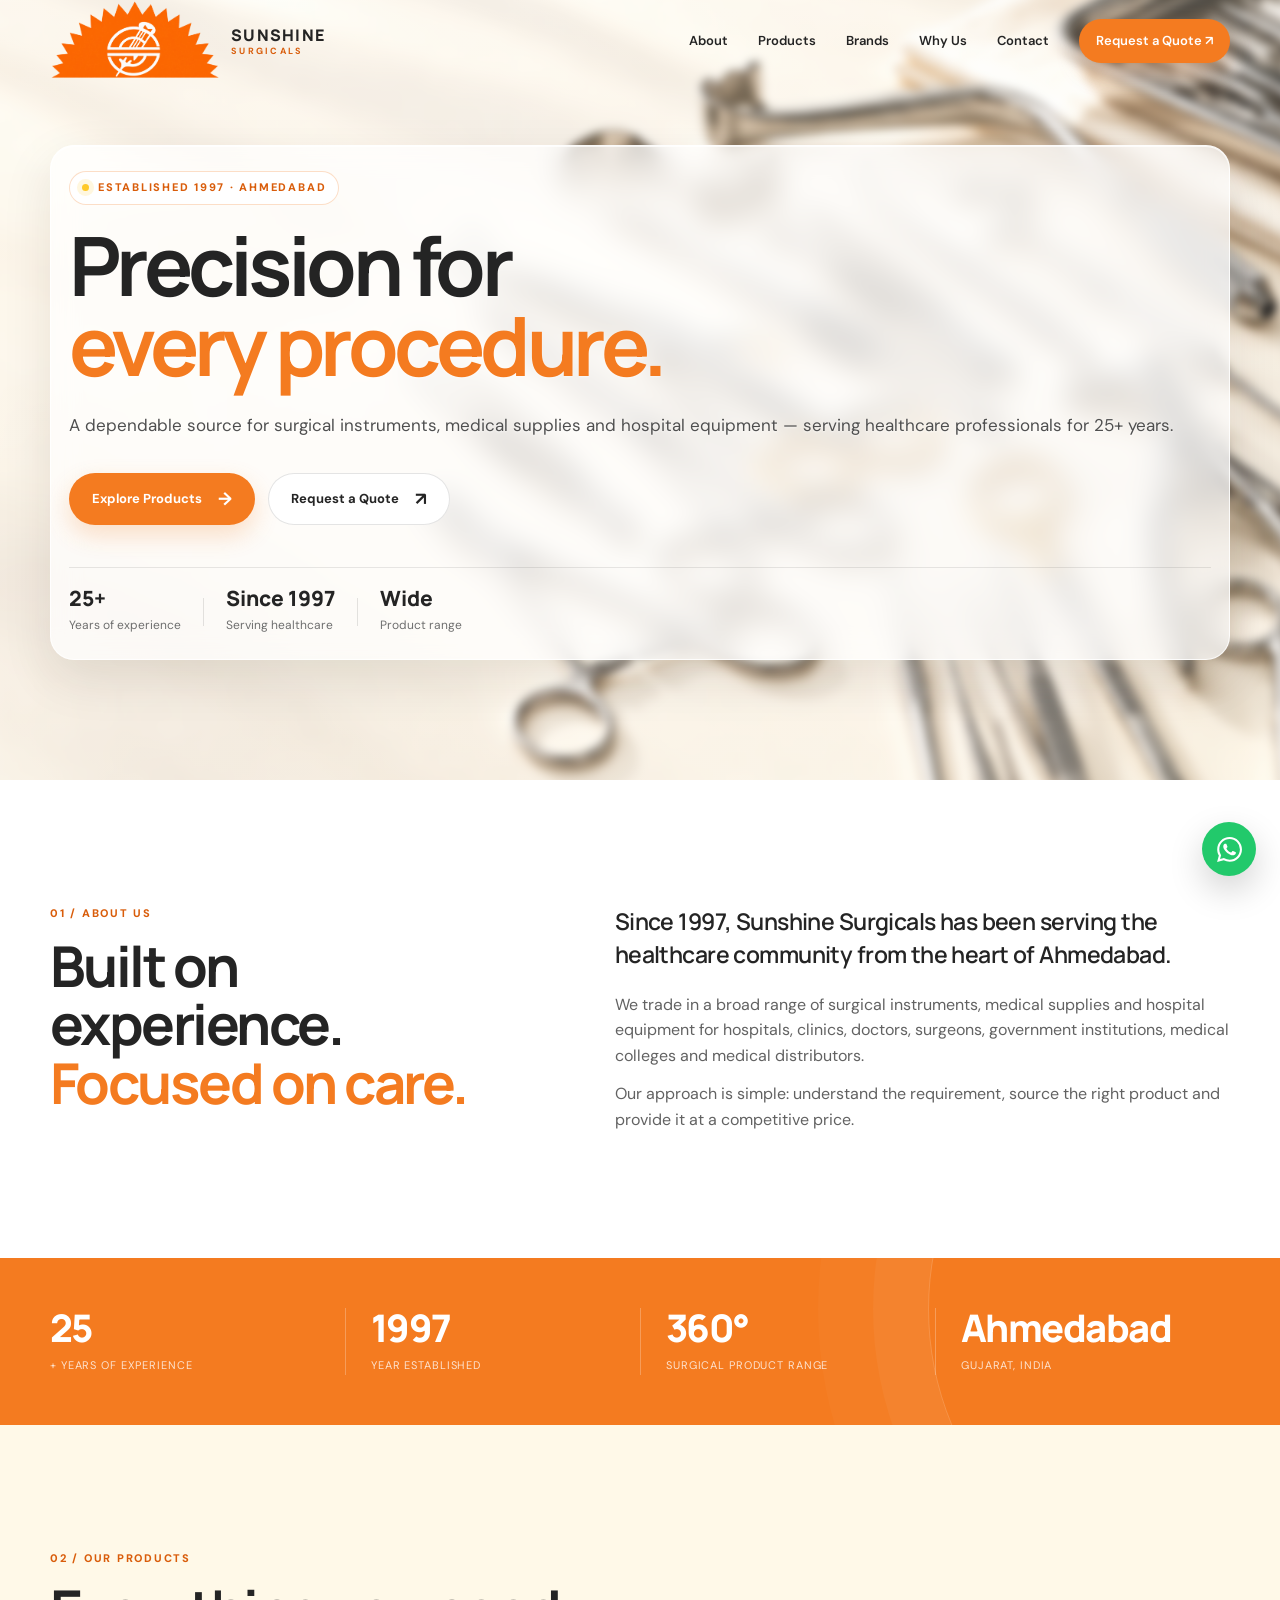
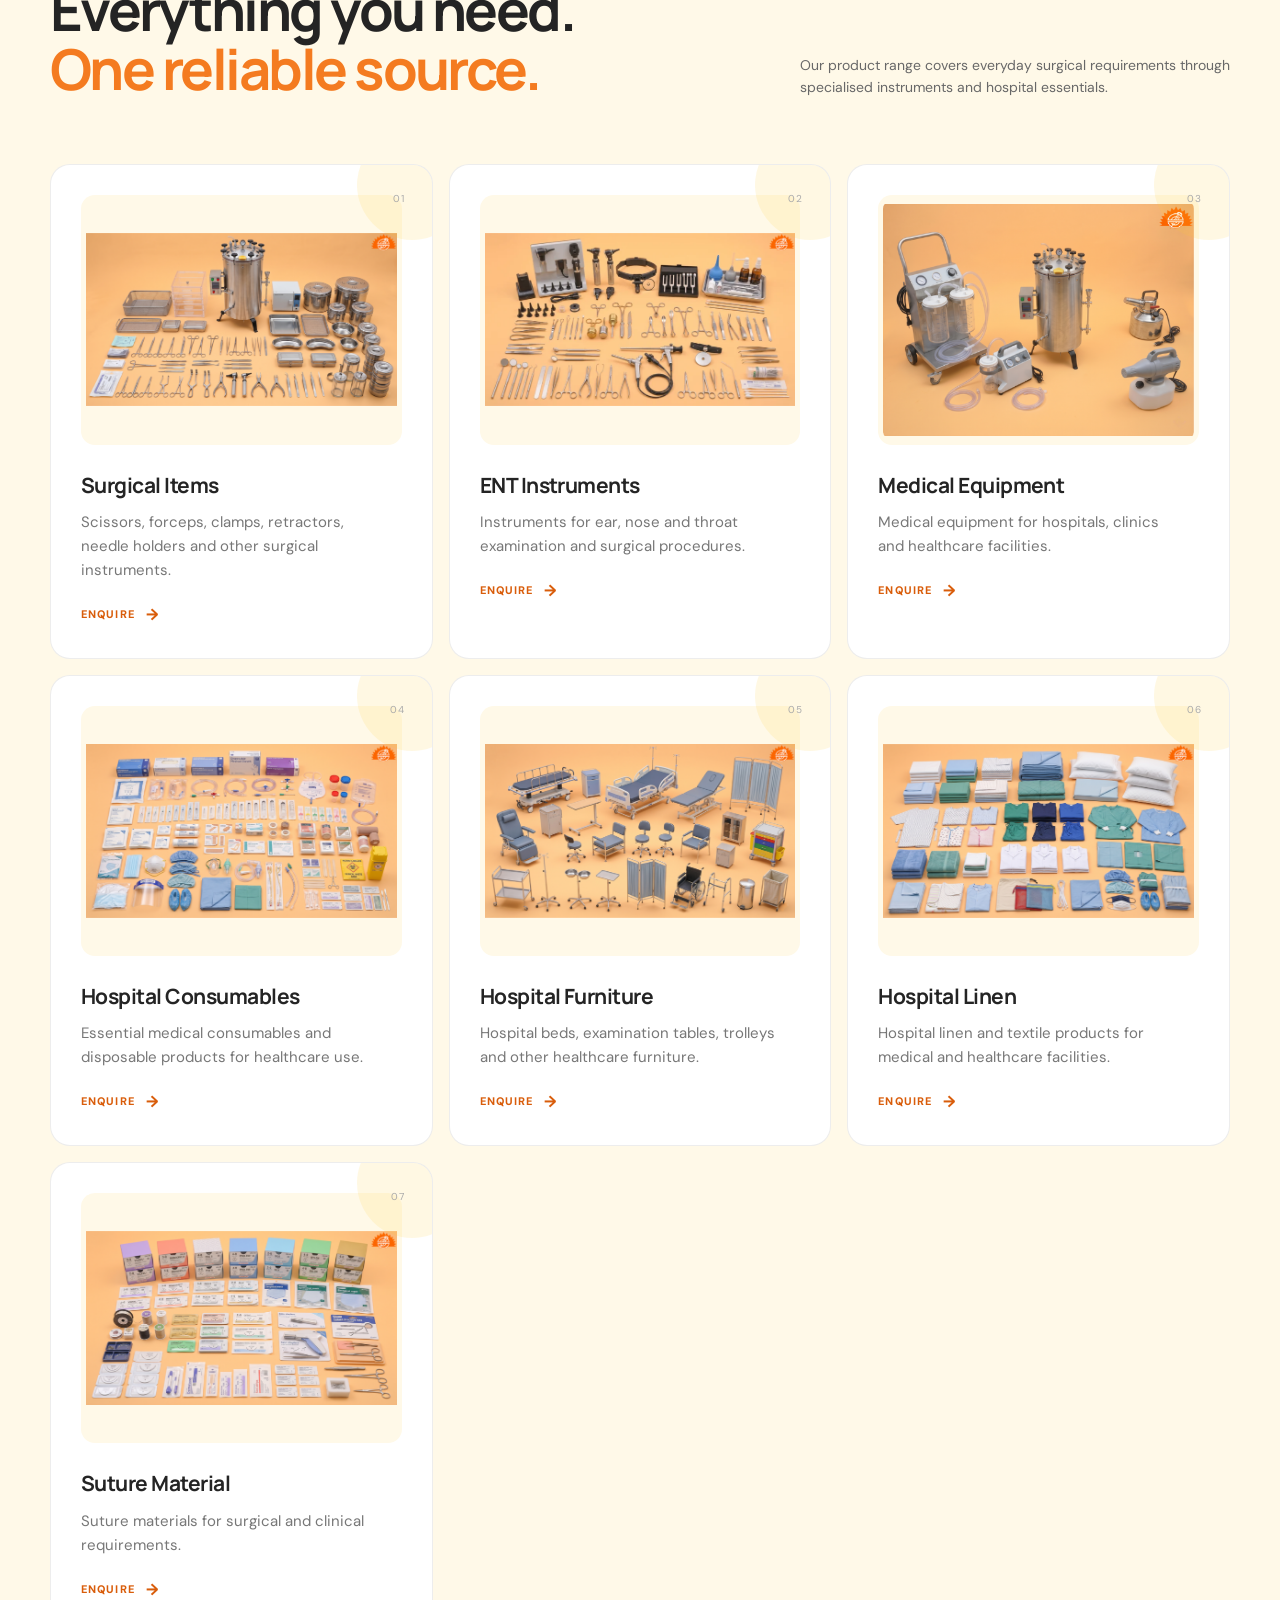
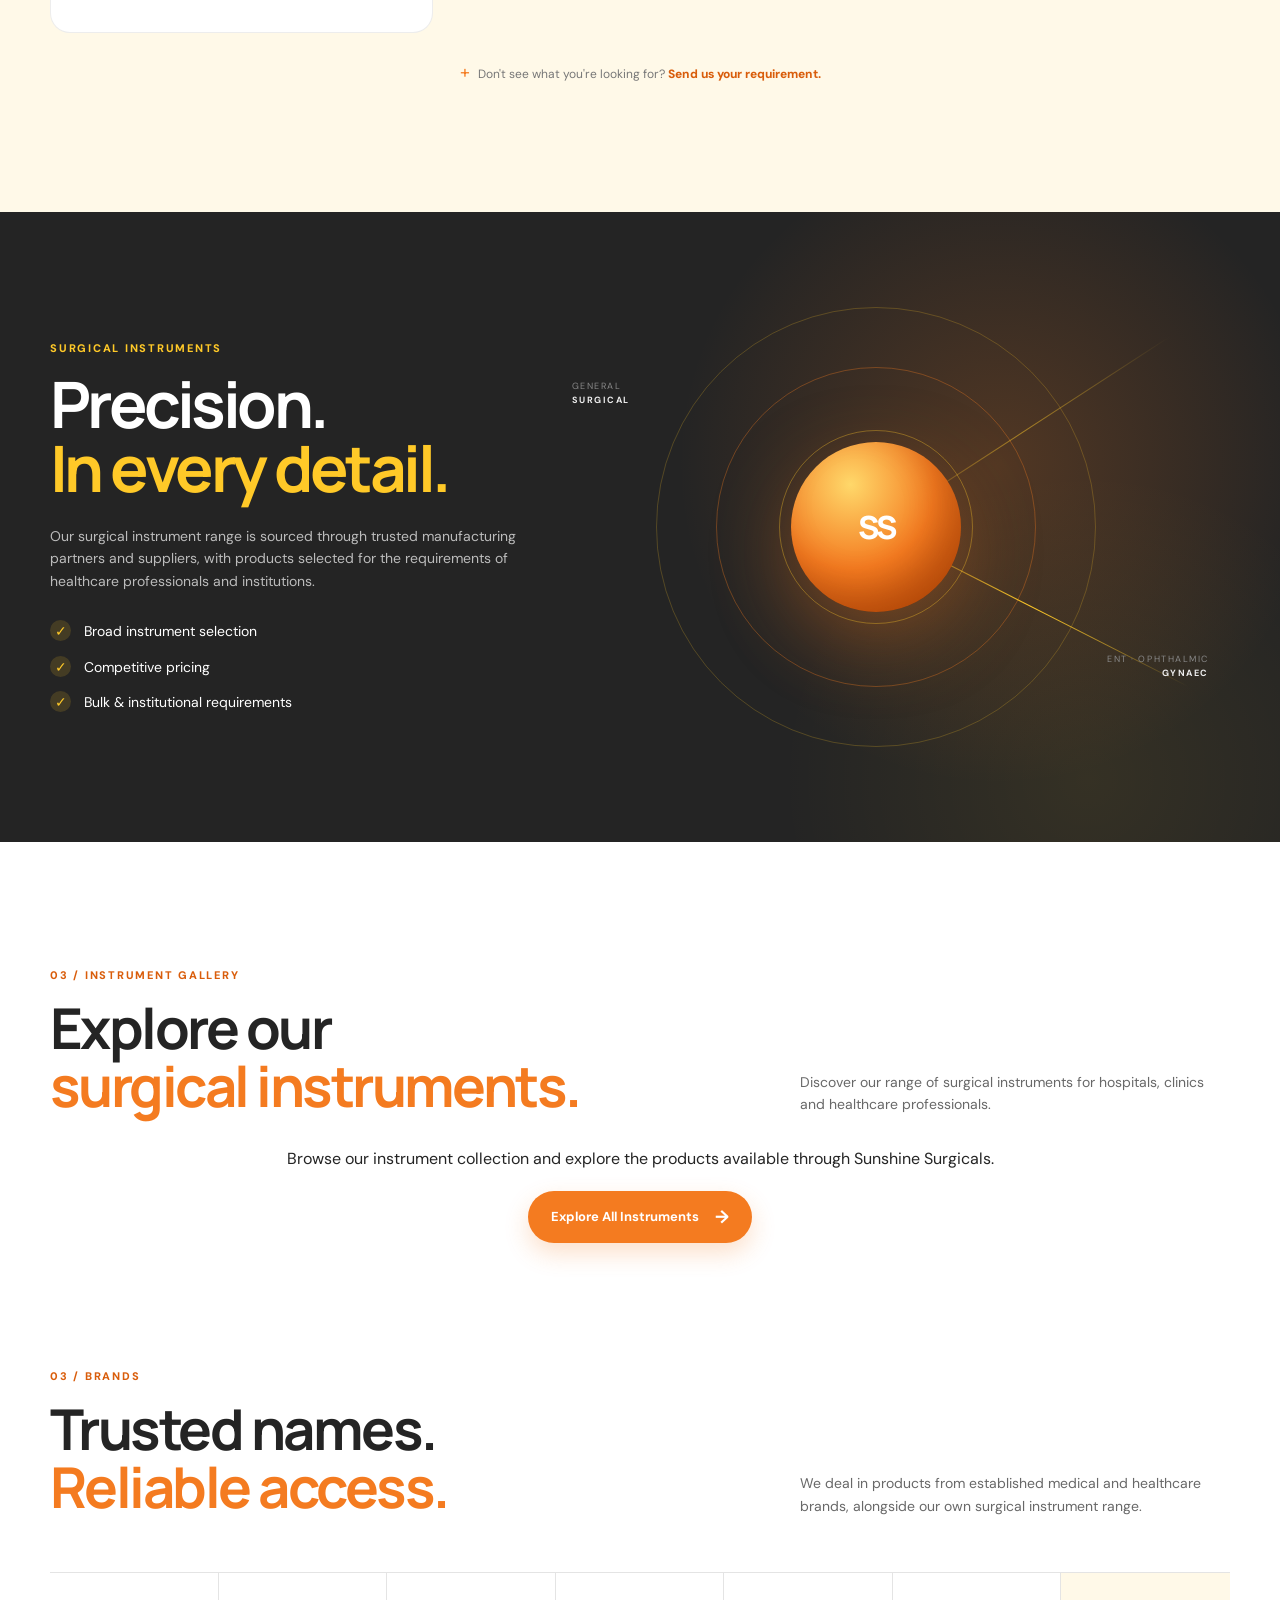
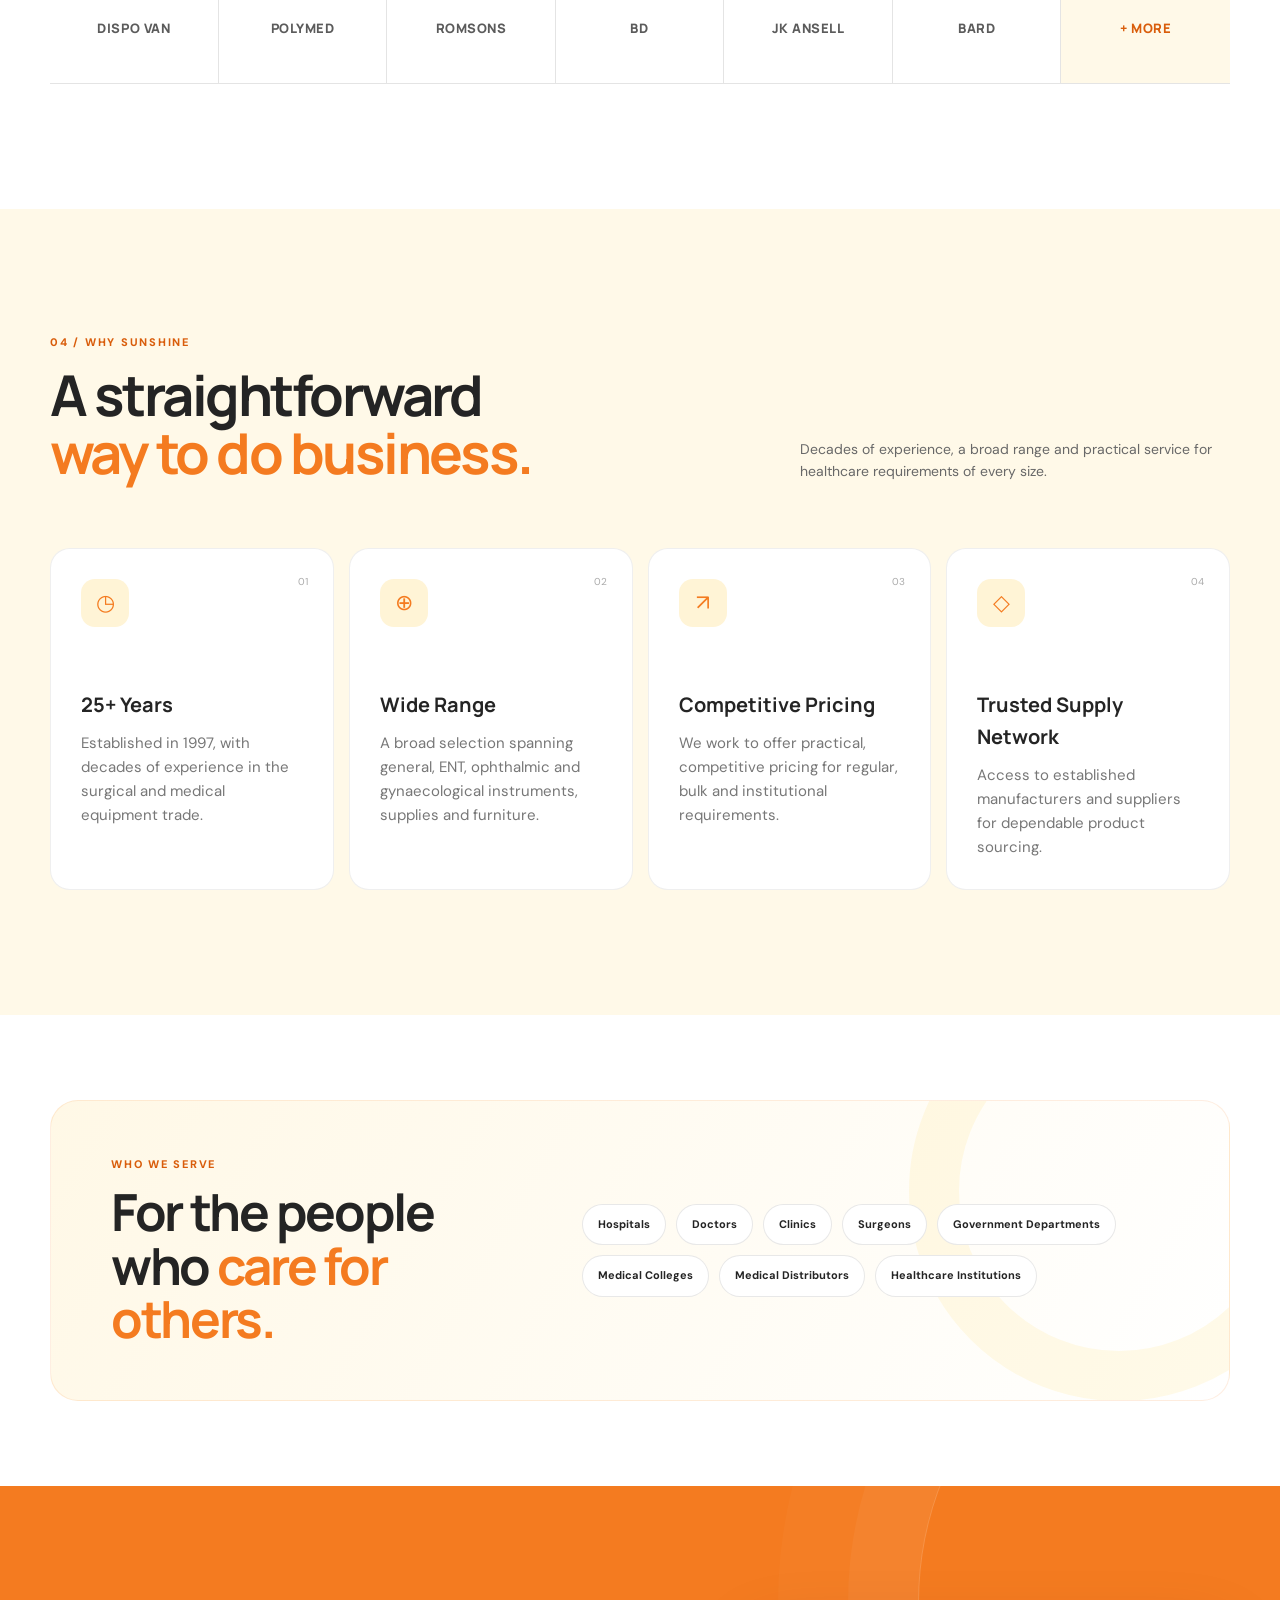
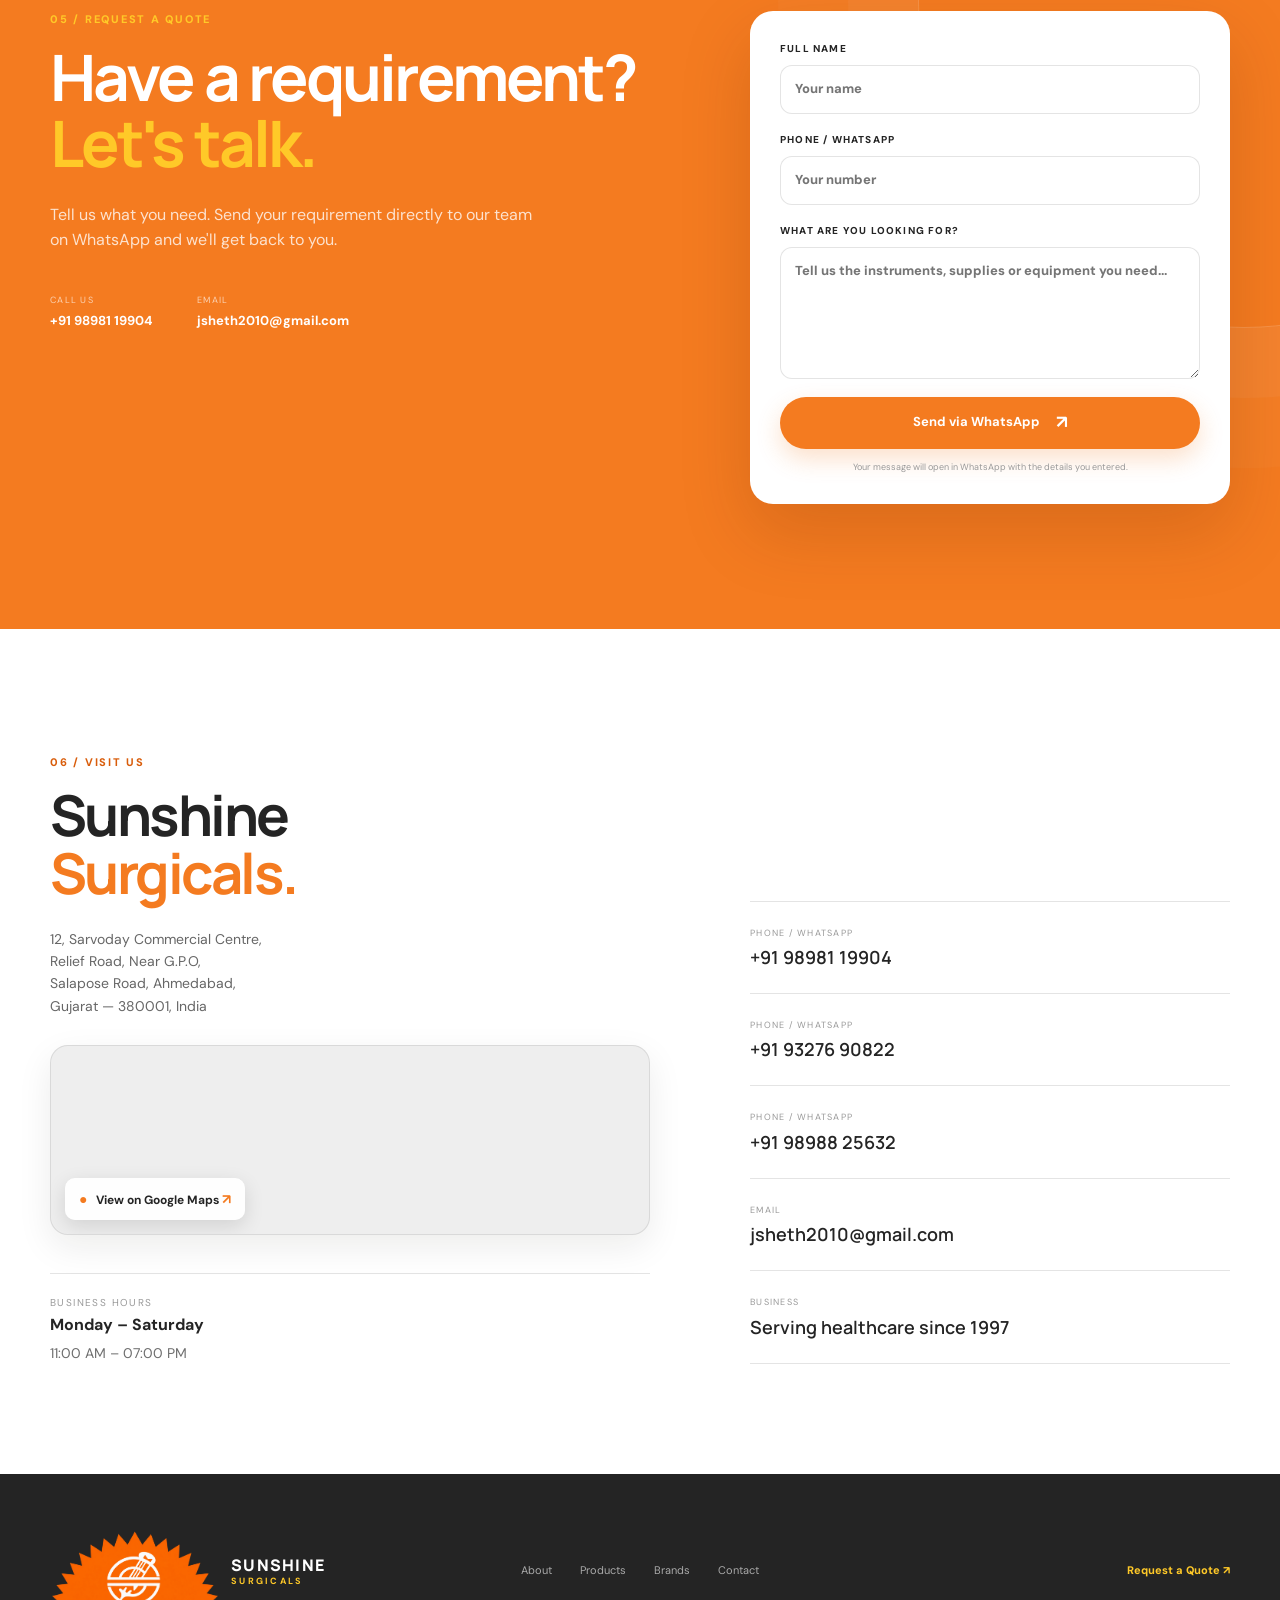
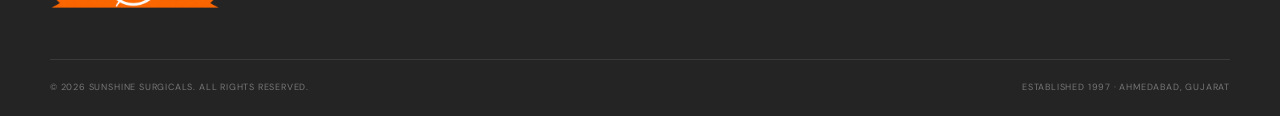
==== commit 58295c71: "Adjust instrument gallery section spacing" ====
--- a/index.html
+++ b/index.html
@@ -252,6 +252,17 @@
         <div class="product-note reveal"><span>+</span> Don't see what you're looking for? <a href="#quote">Send us your requirement.</a></div>
       </div>
     </section>
+    
+    <!-- Product Image Lightbox -->
+    <div class="product-lightbox" id="productLightbox">
+      <button class="lightbox-close" id="lightboxClose" aria-label="Close image">
+        &times;
+      </button>
+
+      <img class="lightbox-image" id="lightboxImage" src="" alt="">
+
+      <div class="lightbox-caption" id="lightboxCaption"></div>
+    </div>
 
     <section class="instrument-showcase">
       <div class="container showcase-grid">
--- a/styles.css
+++ b/styles.css
@@ -1827,17 +1827,23 @@
 
   .nav-toggle {
     display: block;
-    position: relative;
-    z-index: 3;
+    position: fixed;
+    top: 24px;
+    right: 24px;
+    z-index: 1003;
   }
 
   .nav-links {
     position: fixed;
     inset: 0;
-    background: rgba(255,255,255,.98);
-    backdrop-filter: blur(15px);
+    z-index: 1002;
+    width: 100%;
+    height: 100dvh;
+    background: #ffffff;
+    backdrop-filter: none;
     display: flex;
     flex-direction: column;
+    align-items: center;
     justify-content: center;
     gap: 24px;
     font-size: 18px;
@@ -1851,6 +1857,12 @@
     opacity: 1;
     visibility: visible;
     transform: none;
+  }
+
+  /* Hide scroll progress while mobile menu is open */
+  body.menu-open .scroll-progress {
+    opacity: 0;
+    visibility: hidden;
   }
 
   .nav-cta {
@@ -2616,3 +2628,81 @@
 .instrument-gallery-cta-content .btn {
   margin-inline: auto;
 }
+
+/* =========================
+   PRODUCT IMAGE LIGHTBOX
+========================= */
+
+.product-lightbox {
+  position: fixed;
+  inset: 0;
+  z-index: 2000;
+  display: flex;
+  flex-direction: column;
+  align-items: center;
+  justify-content: center;
+  padding: 40px;
+  background: rgba(20, 20, 20, 0.92);
+  opacity: 0;
+  visibility: hidden;
+  transition: opacity 0.3s ease, visibility 0.3s ease;
+}
+
+.product-lightbox.active {
+  opacity: 1;
+  visibility: visible;
+}
+
+.lightbox-image {
+  display: block;
+  max-width: 90%;
+  max-height: 82vh;
+  width: auto;
+  height: auto;
+  object-fit: contain;
+  border-radius: 12px;
+  box-shadow: 0 20px 60px rgba(0, 0, 0, 0.3);
+}
+
+.lightbox-close {
+  position: absolute;
+  top: 24px;
+  right: 30px;
+  border: none;
+  background: transparent;
+  color: #ffffff;
+  font-size: 42px;
+  line-height: 1;
+  cursor: pointer;
+}
+
+.lightbox-caption {
+  margin-top: 18px;
+  color: #ffffff;
+  font-size: 16px;
+  font-weight: 500;
+  text-align: center;
+}
+
+/* Mobile Lightbox */
+@media (max-width: 720px) {
+  .product-lightbox {
+    padding: 20px;
+  }
+
+  .lightbox-image {
+    max-width: 100%;
+    max-height: 75vh;
+  }
+
+  .lightbox-close {
+    top: 18px;
+    right: 20px;
+    font-size: 36px;
+  }
+}
+
+/* Reduce spacing after Instrument Gallery CTA */
+#instrument-gallery {
+  padding-bottom: 0px;
+}
